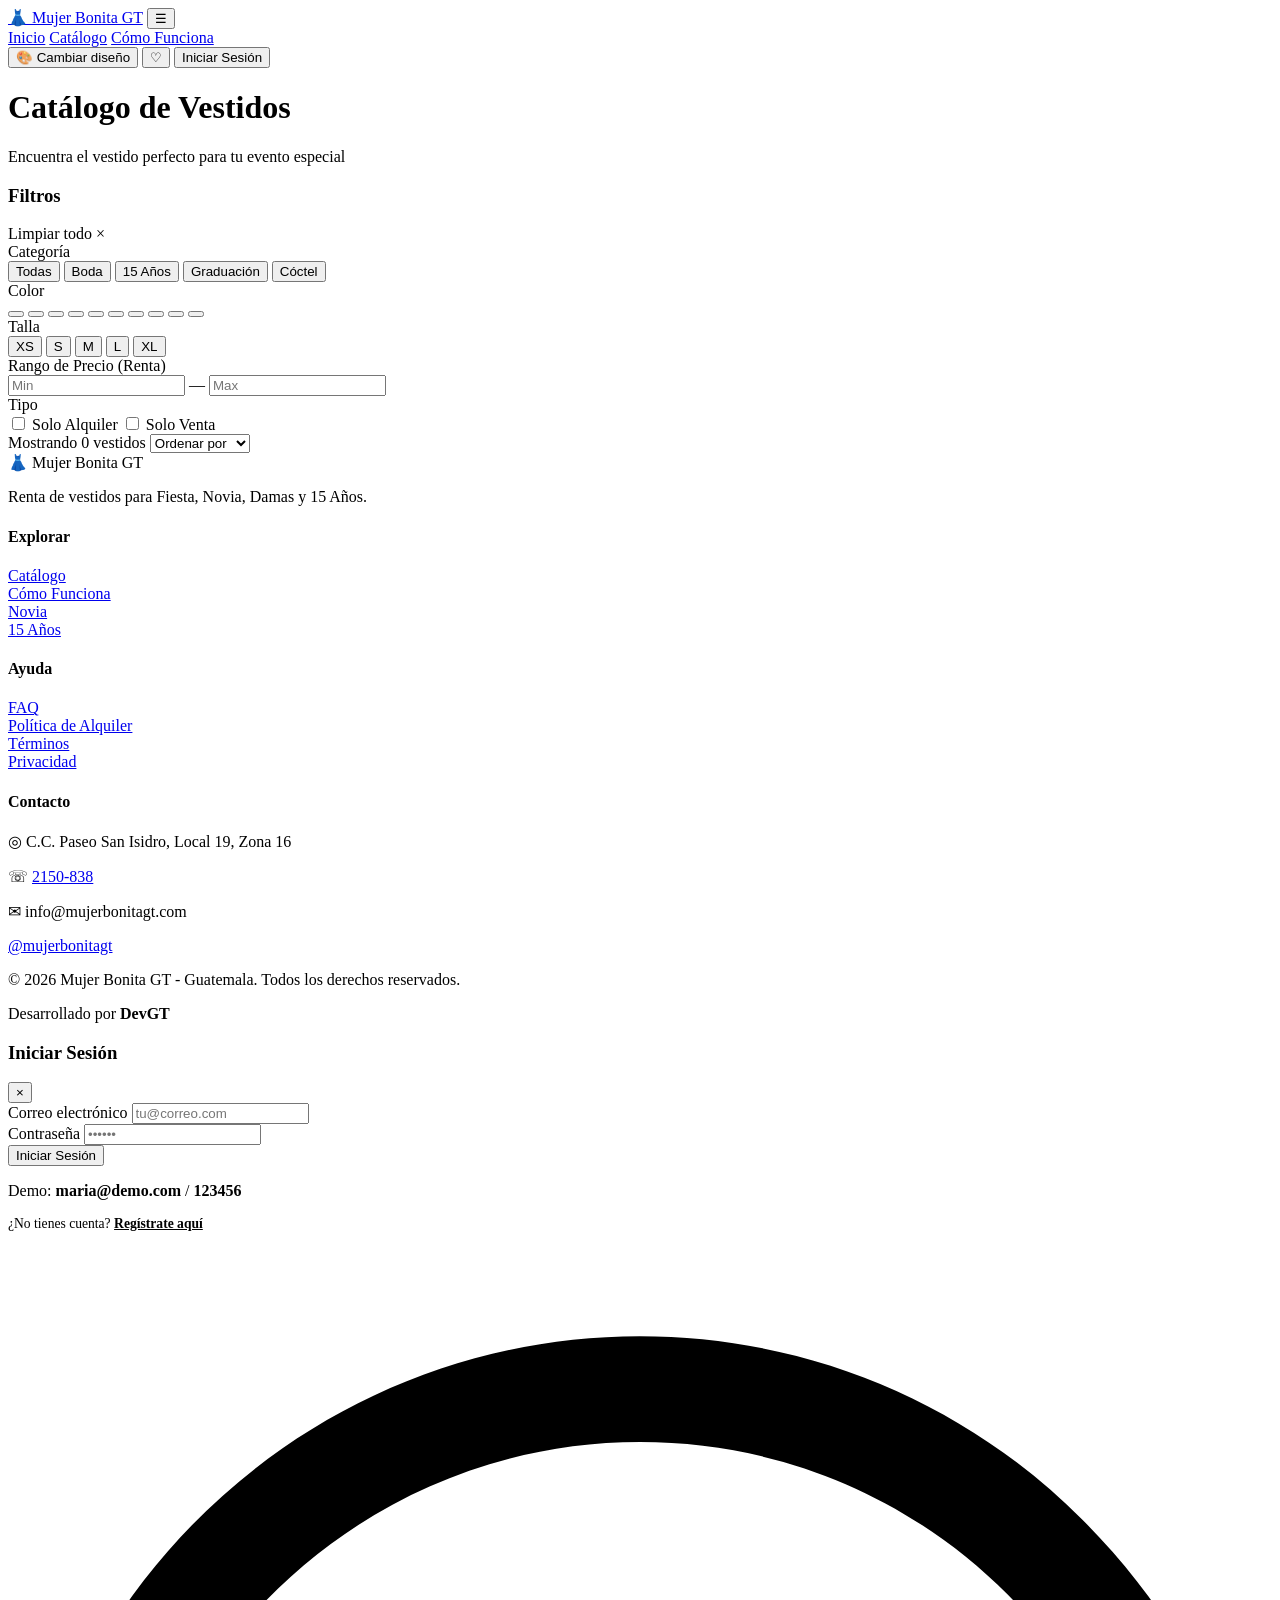
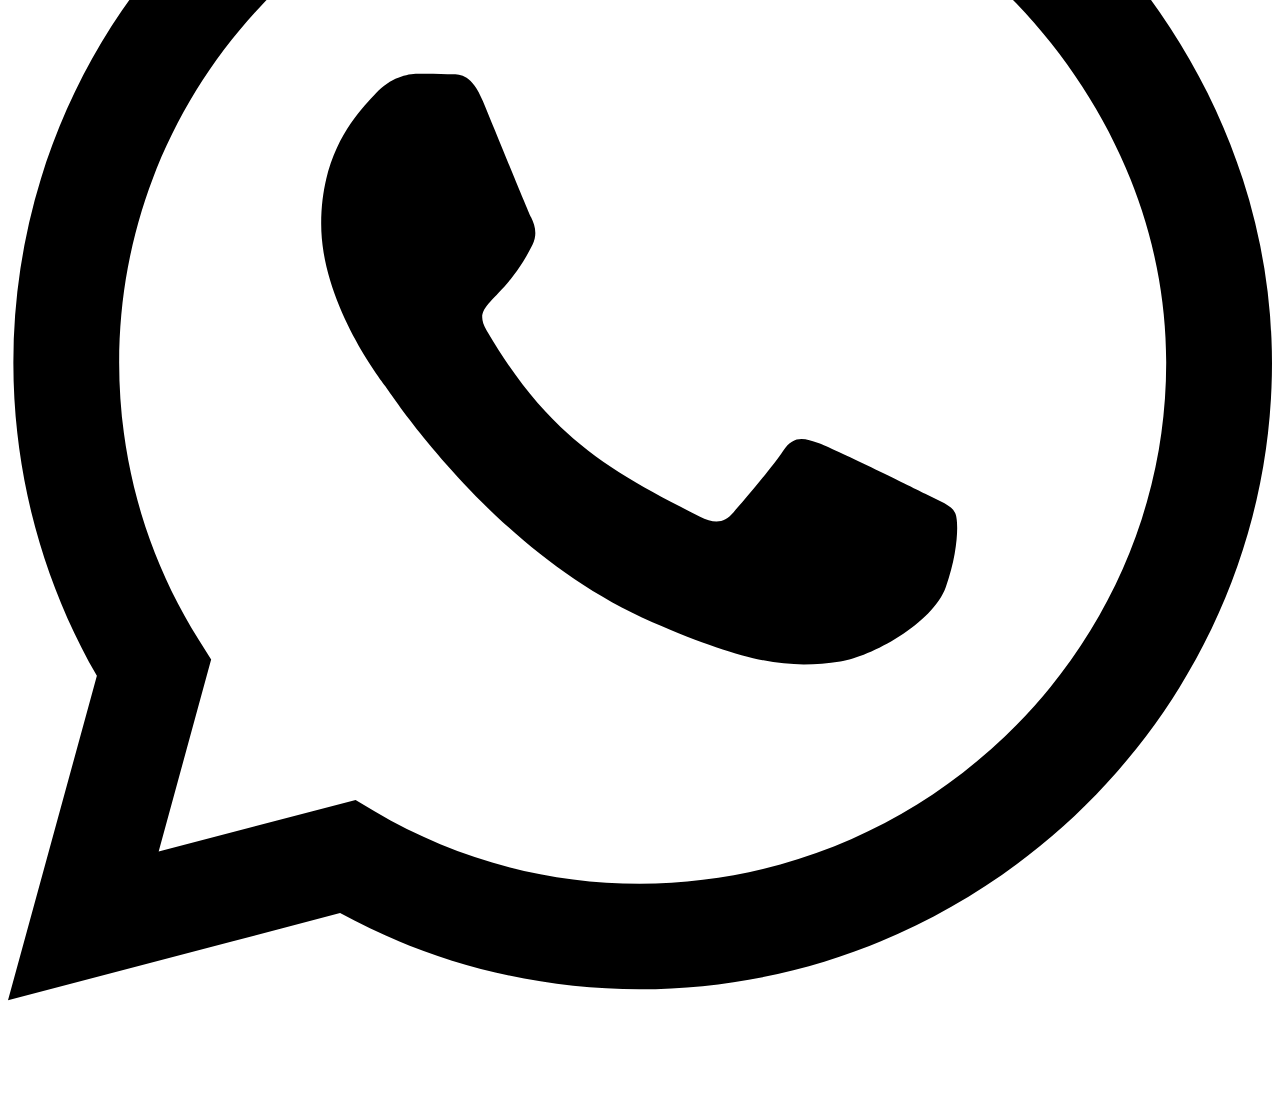
==== catalogo.html @ 0f520119 "feta: implementaciones de demov3" ====
<!DOCTYPE html>
<html lang="es">
<head>
  <meta charset="UTF-8">
  <meta name="viewport" content="width=device-width, initial-scale=1.0">
  <title>Catálogo - Mujer Bonita GT</title>
  <link rel="stylesheet" href="public/css/main.css">
  <link rel="stylesheet" href="public/css/cliente.css">
  <link rel="icon" href="data:image/svg+xml,<svg xmlns=%22http://www.w3.org/2000/svg%22 viewBox=%220 0 100 100%22><text y=%22.9em%22 font-size=%2290%22>👗</text></svg>">
  <script src="public/js/theme.js"></script>
</head>
<body class="theme-vino">
  <nav class="navbar" id="navbar">
    <div class="navbar-inner">
      <a href="index.html" class="navbar-logo"><span>👗 Mujer Bonita GT</span></a>
      <button class="menu-toggle" id="menuToggle" aria-label="Menú">☰</button>
      <div class="navbar-links" id="navbarLinks">
        <a href="index.html">Inicio</a>
        <a href="catalogo.html" class="active">Catálogo</a>
        <a href="index.html#como-funciona">Cómo Funciona</a>
      </div>
      <div class="navbar-actions">
        <button class="theme-toggle" id="themeToggle" onclick="toggleTheme()" title="Cambiar diseño">
          <span id="themeIcon">🎨</span>
          <span class="tooltip">Cambiar diseño</span>
        </button>
        <button class="btn-icon" onclick="handleFavClick()" title="Favoritos">♡</button>
        <button class="btn btn-primary btn-sm" id="loginBtn" onclick="toggleUserMenu()">Iniciar Sesión</button>
      </div>
    </div>
  </nav>

  <main class="main-content">
    <div class="page-hero">
      <h1>Catálogo de Vestidos</h1>
      <p>Encuentra el vestido perfecto para tu evento especial</p>
    </div>

    <div class="container">
      <div class="catalog-layout">
        <aside class="filters-sidebar" id="filtersSidebar">
          <div class="filters-header">
            <h3>Filtros</h3>
            <span class="clear-filters" onclick="limpiarFiltros()">Limpiar todo ×</span>
          </div>

          <div class="filter-group">
            <label>Categoría</label>
            <div class="filter-categories" id="filterCategorias">
              <button class="filter-category-btn" data-categoria="" onclick="filtrarPorCategoria(this)">Todas</button>
              <button class="filter-category-btn" data-categoria="Boda" onclick="filtrarPorCategoria(this)">Boda</button>
              <button class="filter-category-btn" data-categoria="15 Años" onclick="filtrarPorCategoria(this)">15 Años</button>
              <button class="filter-category-btn" data-categoria="Graduación" onclick="filtrarPorCategoria(this)">Graduación</button>
              <button class="filter-category-btn" data-categoria="Cóctel" onclick="filtrarPorCategoria(this)">Cóctel</button>
            </div>
          </div>

          <div class="filter-group">
            <label>Color</label>
            <div class="color-swatches" id="filterColores">
              <button class="color-swatch" data-color="Blanco" onclick="filtrarPorColor(this)"></button>
              <button class="color-swatch" data-color="Marfil" onclick="filtrarPorColor(this)"></button>
              <button class="color-swatch" data-color="Rosado" onclick="filtrarPorColor(this)"></button>
              <button class="color-swatch" data-color="Azul" onclick="filtrarPorColor(this)"></button>
              <button class="color-swatch" data-color="Rojo" onclick="filtrarPorColor(this)"></button>
              <button class="color-swatch" data-color="Dorado" onclick="filtrarPorColor(this)"></button>
              <button class="color-swatch" data-color="Plateado" onclick="filtrarPorColor(this)"></button>
              <button class="color-swatch" data-color="Lavanda" onclick="filtrarPorColor(this)"></button>
              <button class="color-swatch" data-color="Verde" onclick="filtrarPorColor(this)"></button>
              <button class="color-swatch" data-color="Negro" onclick="filtrarPorColor(this)"></button>
            </div>
          </div>

          <div class="filter-group">
            <label>Talla</label>
            <div class="size-chips" id="filterTallas">
              <button class="size-chip" data-talla="XS" onclick="filtrarPorTalla(this)">XS</button>
              <button class="size-chip" data-talla="S" onclick="filtrarPorTalla(this)">S</button>
              <button class="size-chip" data-talla="M" onclick="filtrarPorTalla(this)">M</button>
              <button class="size-chip" data-talla="L" onclick="filtrarPorTalla(this)">L</button>
              <button class="size-chip" data-talla="XL" onclick="filtrarPorTalla(this)">XL</button>
            </div>
          </div>

          <div class="filter-group">
            <label>Rango de Precio (Renta)</label>
            <div class="price-range-inputs">
              <input type="number" id="precioMin" placeholder="Min" min="0" onchange="filtrarPorPrecio()">
              <span>—</span>
              <input type="number" id="precioMax" placeholder="Max" min="0" onchange="filtrarPorPrecio()">
            </div>
          </div>

          <div class="filter-group">
            <label>Tipo</label>
            <div class="filter-checkboxes">
              <label class="filter-checkbox">
                <input type="checkbox" id="soloRenta" onchange="aplicarFiltros()">
                Solo Alquiler
              </label>
              <label class="filter-checkbox">
                <input type="checkbox" id="soloVenta" onchange="aplicarFiltros()">
                Solo Venta
              </label>
            </div>
          </div>
        </aside>

        <div>
          <div class="catalog-header">
            <span class="result-count" id="resultCount">Mostrando 0 vestidos</span>
            <select class="sort-select" id="sortSelect" onchange="aplicarFiltros()">
              <option value="default">Ordenar por</option>
              <option value="precio-asc">Menor precio</option>
              <option value="precio-desc">Mayor precio</option>
              <option value="nombre">Nombre A-Z</option>
            </select>
          </div>
          <div class="grid grid-3" id="catalogGrid"></div>
        </div>
      </div>
    </div>
  </main>

  <footer class="footer">
    <div class="footer-inner">
      <div>
        <div class="footer-logo">👗 Mujer Bonita GT</div>
        <p>Renta de vestidos para Fiesta, Novia, Damas y 15 Años.</p>
      </div>
      <div>
        <h4>Explorar</h4>
        <a href="catalogo.html">Catálogo</a><br>
        <a href="index.html#como-funciona">Cómo Funciona</a><br>
        <a href="catalogo.html?categoria=Boda">Novia</a><br>
        <a href="catalogo.html?categoria=15 Años">15 Años</a>
      </div>
      <div><h4>Ayuda</h4><a href="faq.html">FAQ</a><br><a href="politicas.html">Política de Alquiler</a><br><a href="terminos.html">Términos</a><br><a href="privacidad.html">Privacidad</a></div>
      <div>
        <h4>Contacto</h4>
        <p>◎ C.C. Paseo San Isidro, Local 19, Zona 16</p>
        <p>☏ <a href="tel:2150838">2150-838</a></p>
        <p>✉ info@mujerbonitagt.com</p>
        <p><a href="https://www.instagram.com/mujerbonitagt/" target="_blank" rel="noopener">@mujerbonitagt</a></p>
      </div>
    </div>
    <div class="footer-bottom"><p>© 2026 Mujer Bonita GT - Guatemala. Todos los derechos reservados.</p>
      <p class="devgt-credit">Desarrollado por <strong>DevGT</strong></p></div>
  </footer>

  <div class="modal-overlay" id="loginModal">
    <div class="modal">
      <div class="modal-header">
        <h3>Iniciar Sesión</h3>
        <button class="modal-close" onclick="closeLoginModal()">×</button>
      </div>
      <div class="modal-body">
        <form class="login-form" id="loginForm" onsubmit="handleLogin(event)">
          <div class="form-group">
            <label for="loginEmail">Correo electrónico</label>
            <input type="email" id="loginEmail" placeholder="tu@correo.com" required>
          </div>
          <div class="form-group">
            <label for="loginPassword">Contraseña</label>
            <input type="password" id="loginPassword" placeholder="••••••" required>
          </div>
          <div class="form-group" style="margin:0;">
            <button type="submit" class="btn btn-primary btn-block">Iniciar Sesión</button>
          </div>
          <div class="form-footer">
            <p>Demo: <strong>maria@demo.com</strong> / <strong>123456</strong></p>
            <p style="margin-top: 8px; font-size: 0.85rem;">¿No tienes cuenta? <a href="#" onclick="showToast('El registro estará disponible próximamente', 'info'); return false;" style="color: var(--primary); font-weight: 600;">Regístrate aquí</a></p>
          </div>
        </form>
      </div>
    </div>
  </div>

  <div class="toast-container" id="toastContainer"></div>

  <a href="https://wa.me/5022150838?text=Hola%20Mujer%20Bonita%20GT%2C%20quiero%20informaci%C3%B3n%20sobre%20sus%20vestidos" target="_blank" rel="noopener" class="whatsapp-float" title="Escríbenos por WhatsApp">
    <span class="whatsapp-icon">
      <svg viewBox="0 0 448 512" xmlns="http://www.w3.org/2000/svg">
        <path d="M380.9 97.1C339 55.1 283.2 32 223.9 32c-122.4 0-222 99.6-222 222 0 39.1 10.2 77.3 29.6 111L0 480l117.7-30.9c32.4 17.7 68.9 27 106.1 27h.1c122.3 0 224.1-99.6 224.1-222 0-59.3-25.2-115-67.1-157zm-157 341.6c-33.2 0-65.7-8.9-94-25.7l-6.7-4-69.8 18.3L72 359.2l-4.4-7c-18.5-29.4-28.2-63.3-28.2-98.2 0-101.7 82.8-184.5 184.6-184.5 49.3 0 95.6 19.2 130.4 54.1 34.8 34.9 56.2 81.2 56.1 130.5 0 101.8-84.9 184.6-186.6 184.6zm101.2-138.2c-5.5-2.8-32.8-16.2-37.9-18-5.1-1.9-8.8-2.8-12.5 2.8-3.7 5.6-14.3 18-17.6 21.8-3.2 3.7-6.5 4.2-12 1.4-32.6-16.3-54-29.1-75.5-66-5.7-9.8 5.7-9.1 16.3-30.3 1.8-3.7.9-6.9-.5-9.7-1.4-2.8-12.5-30.1-17.1-41.2-4.5-10.8-9.1-9.3-12.5-9.5-3.2-.2-6.9-.2-10.6-.2-3.7 0-9.7 1.4-14.8 6.9-5.1 5.6-19.4 19-19.4 46.3 0 27.3 19.9 53.7 22.6 57.4 2.8 3.7 39.1 59.7 94.8 83.8 35.2 15.2 49 16.5 66.6 13.9 10.7-1.6 32.8-13.4 37.4-26.4 4.6-13 4.6-24.1 3.2-26.4-1.3-2.5-5-3.9-10.5-6.6z"/>
      </svg>
    </span>
  </a>

  <script src="public/js/data.js"></script>
  <script src="public/js/image-config.js"></script>
  <script src="public/js/catalogo.js"></script>
  <script src="public/js/carrito.js"></script>
  <script src="public/js/reservas.js"></script>
  
  <script>
    document.getElementById('menuToggle')?.addEventListener('click', () => {
      document.getElementById('navbarLinks').classList.toggle('open');
    });
  </script>
</body>
</html>
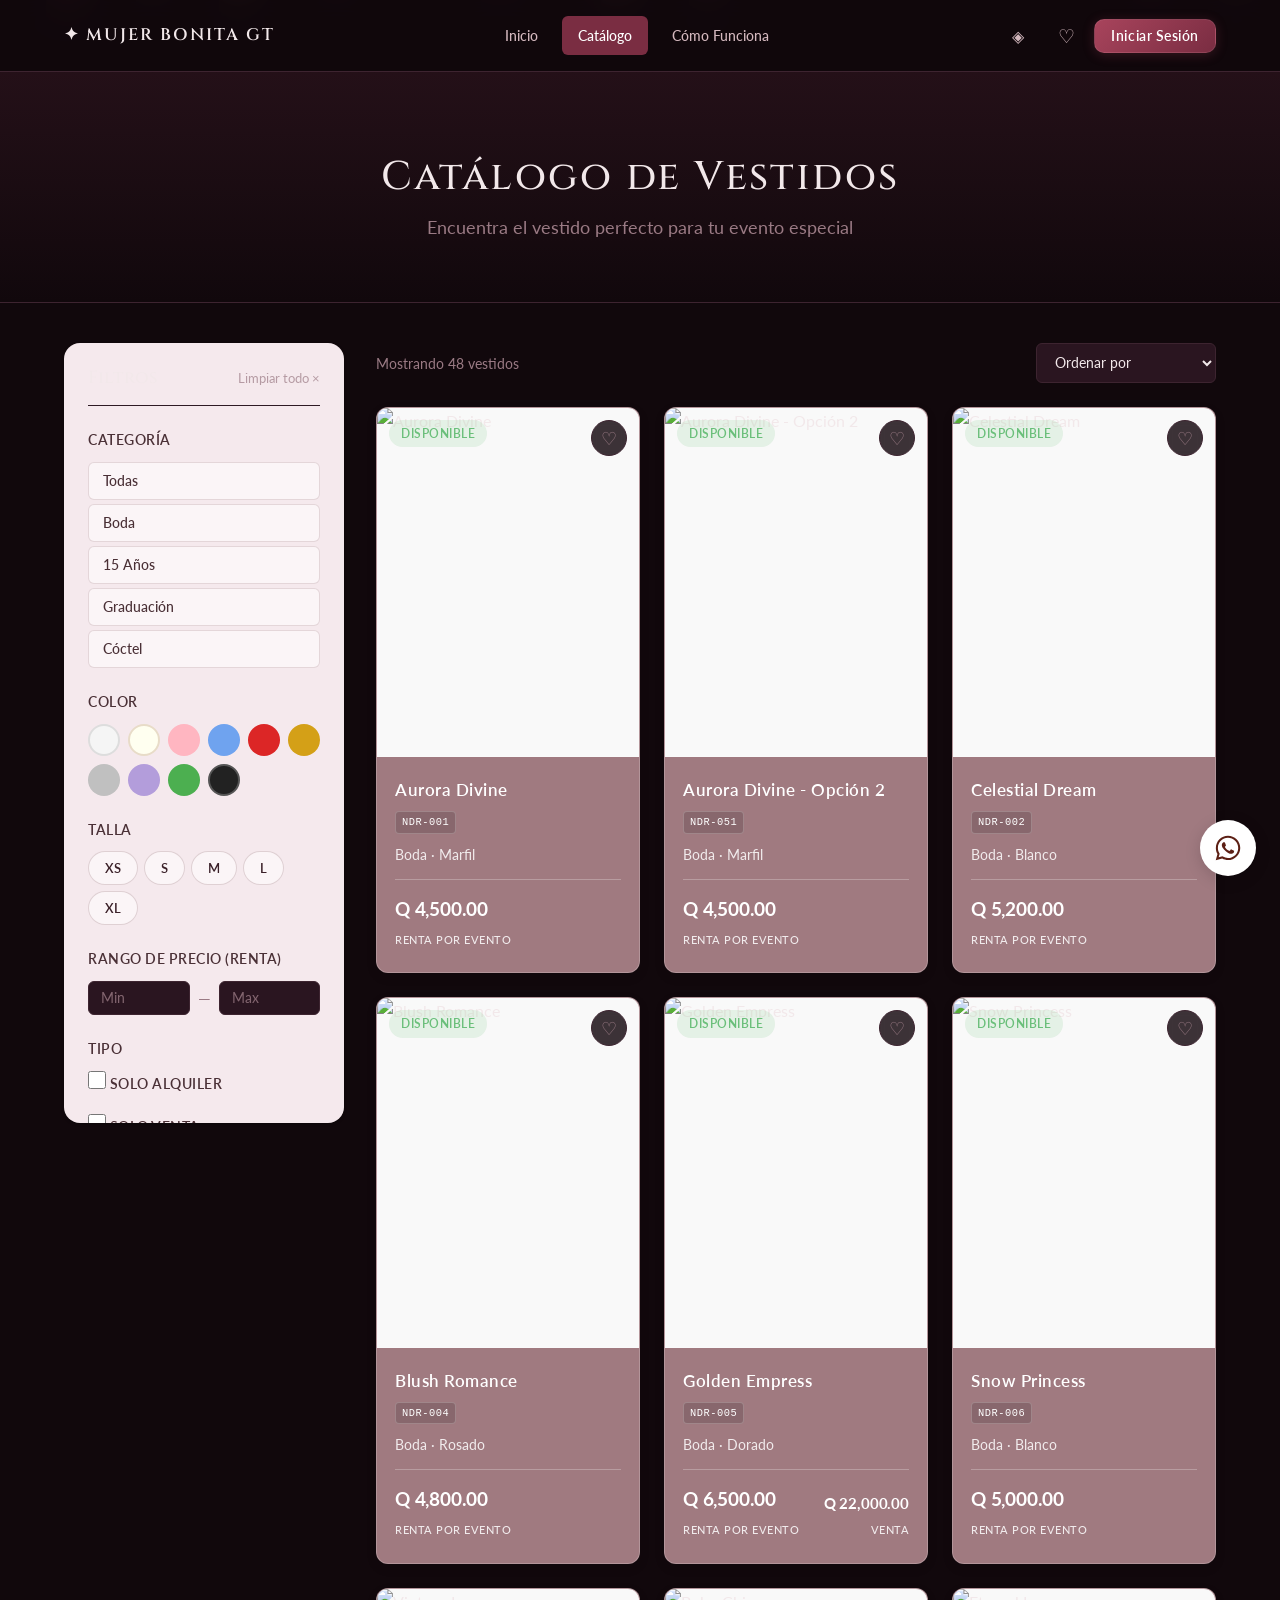
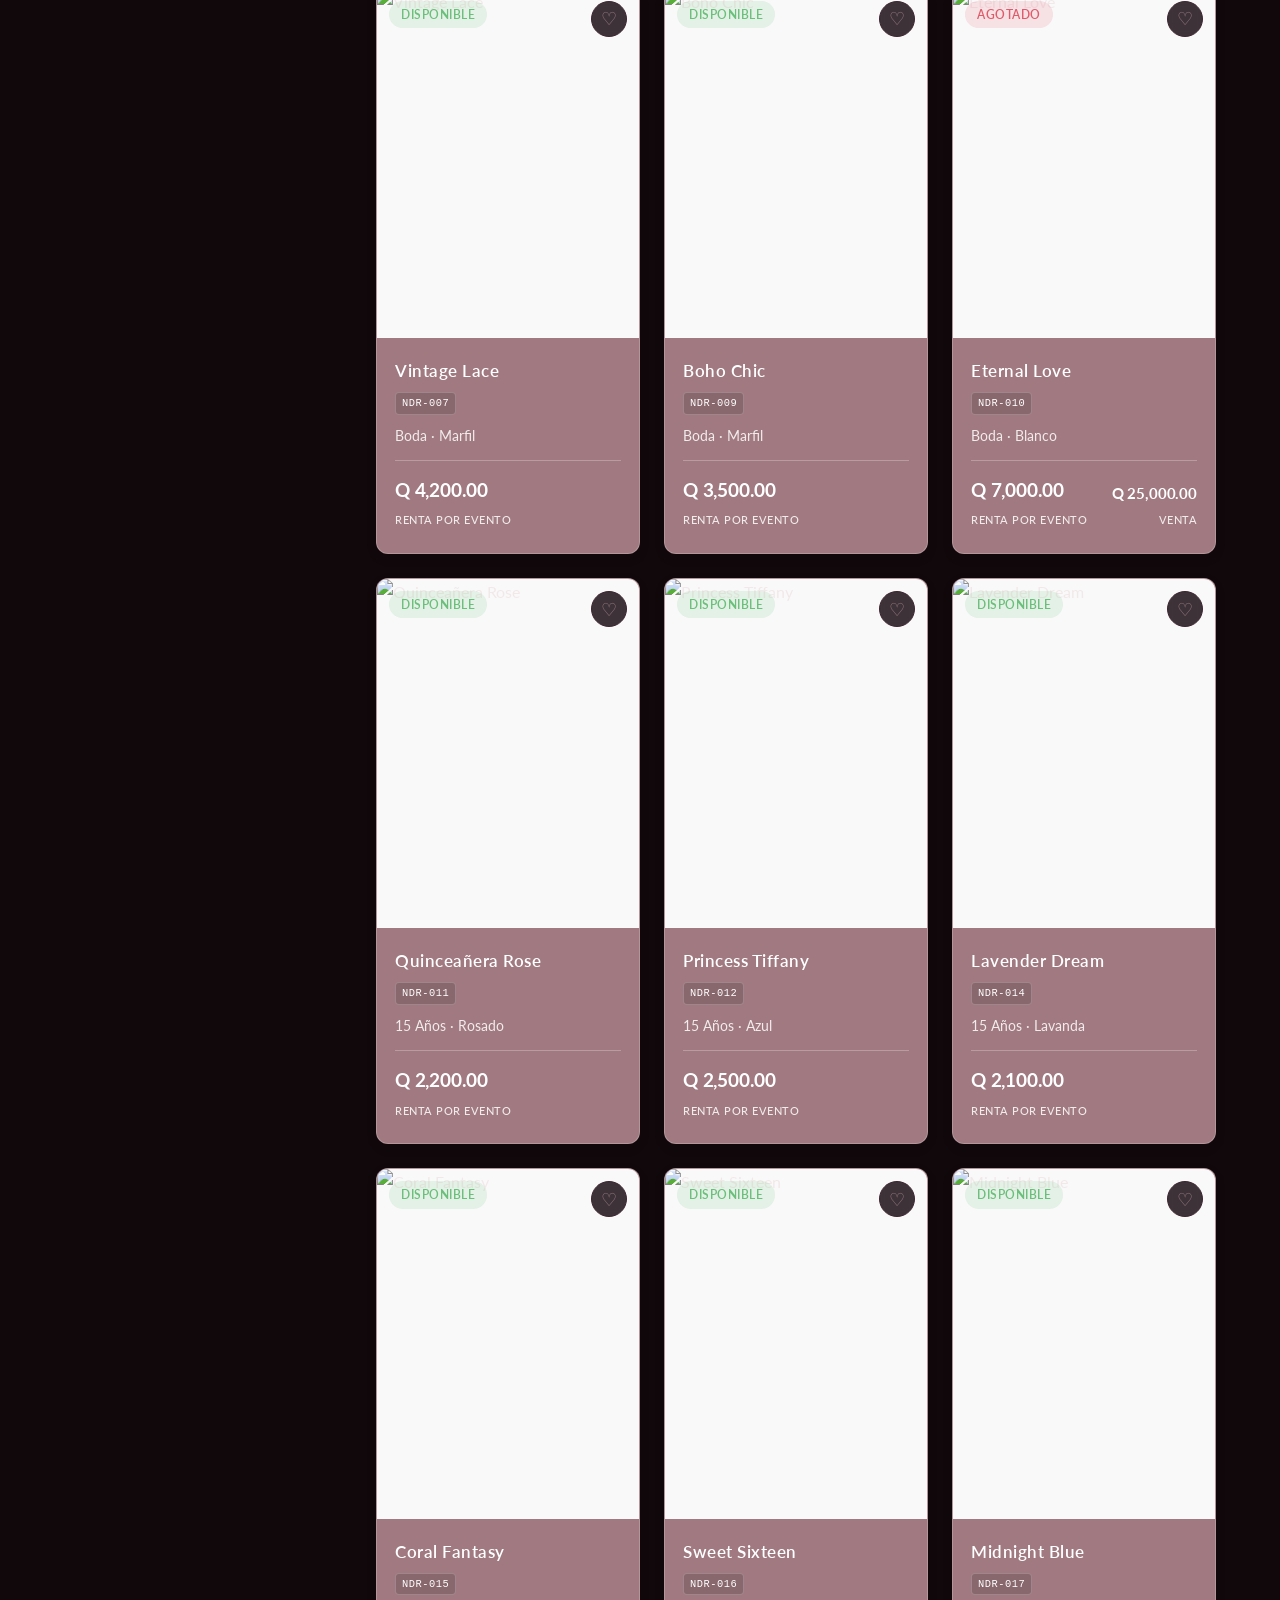
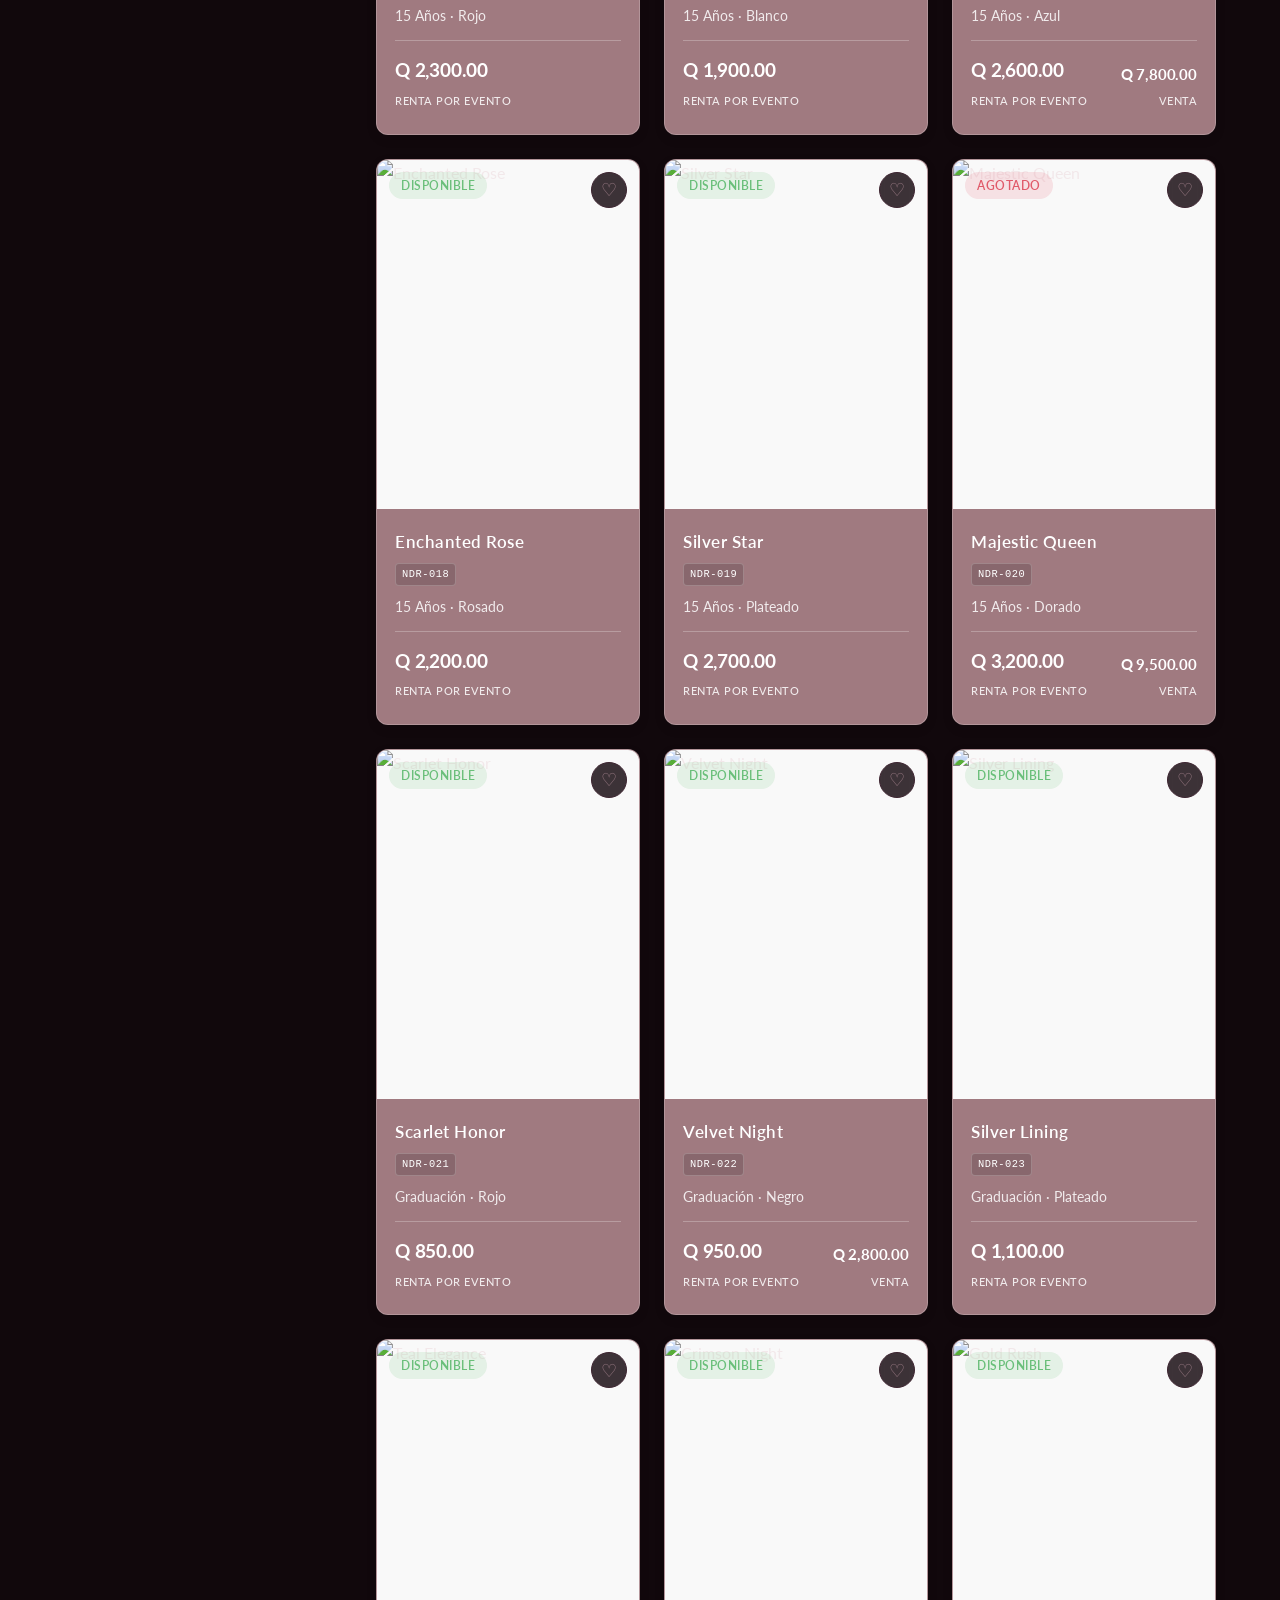
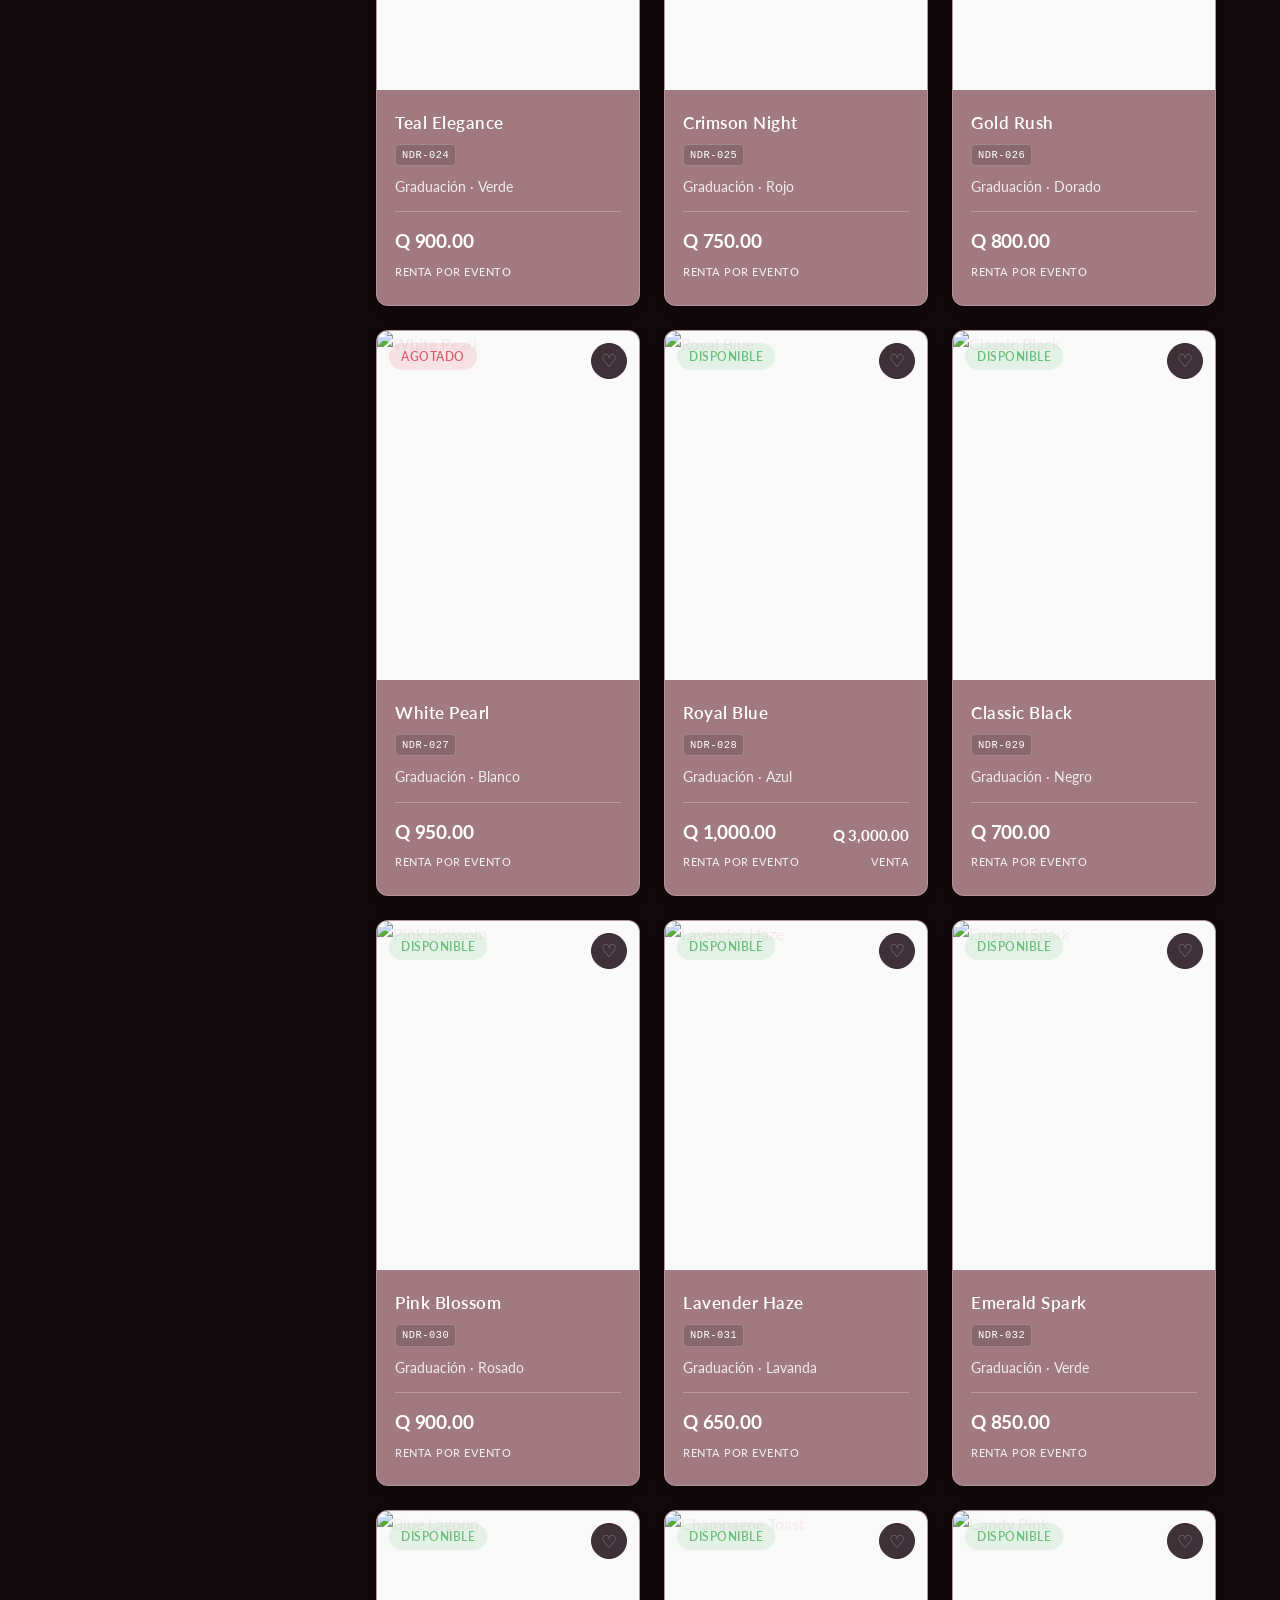
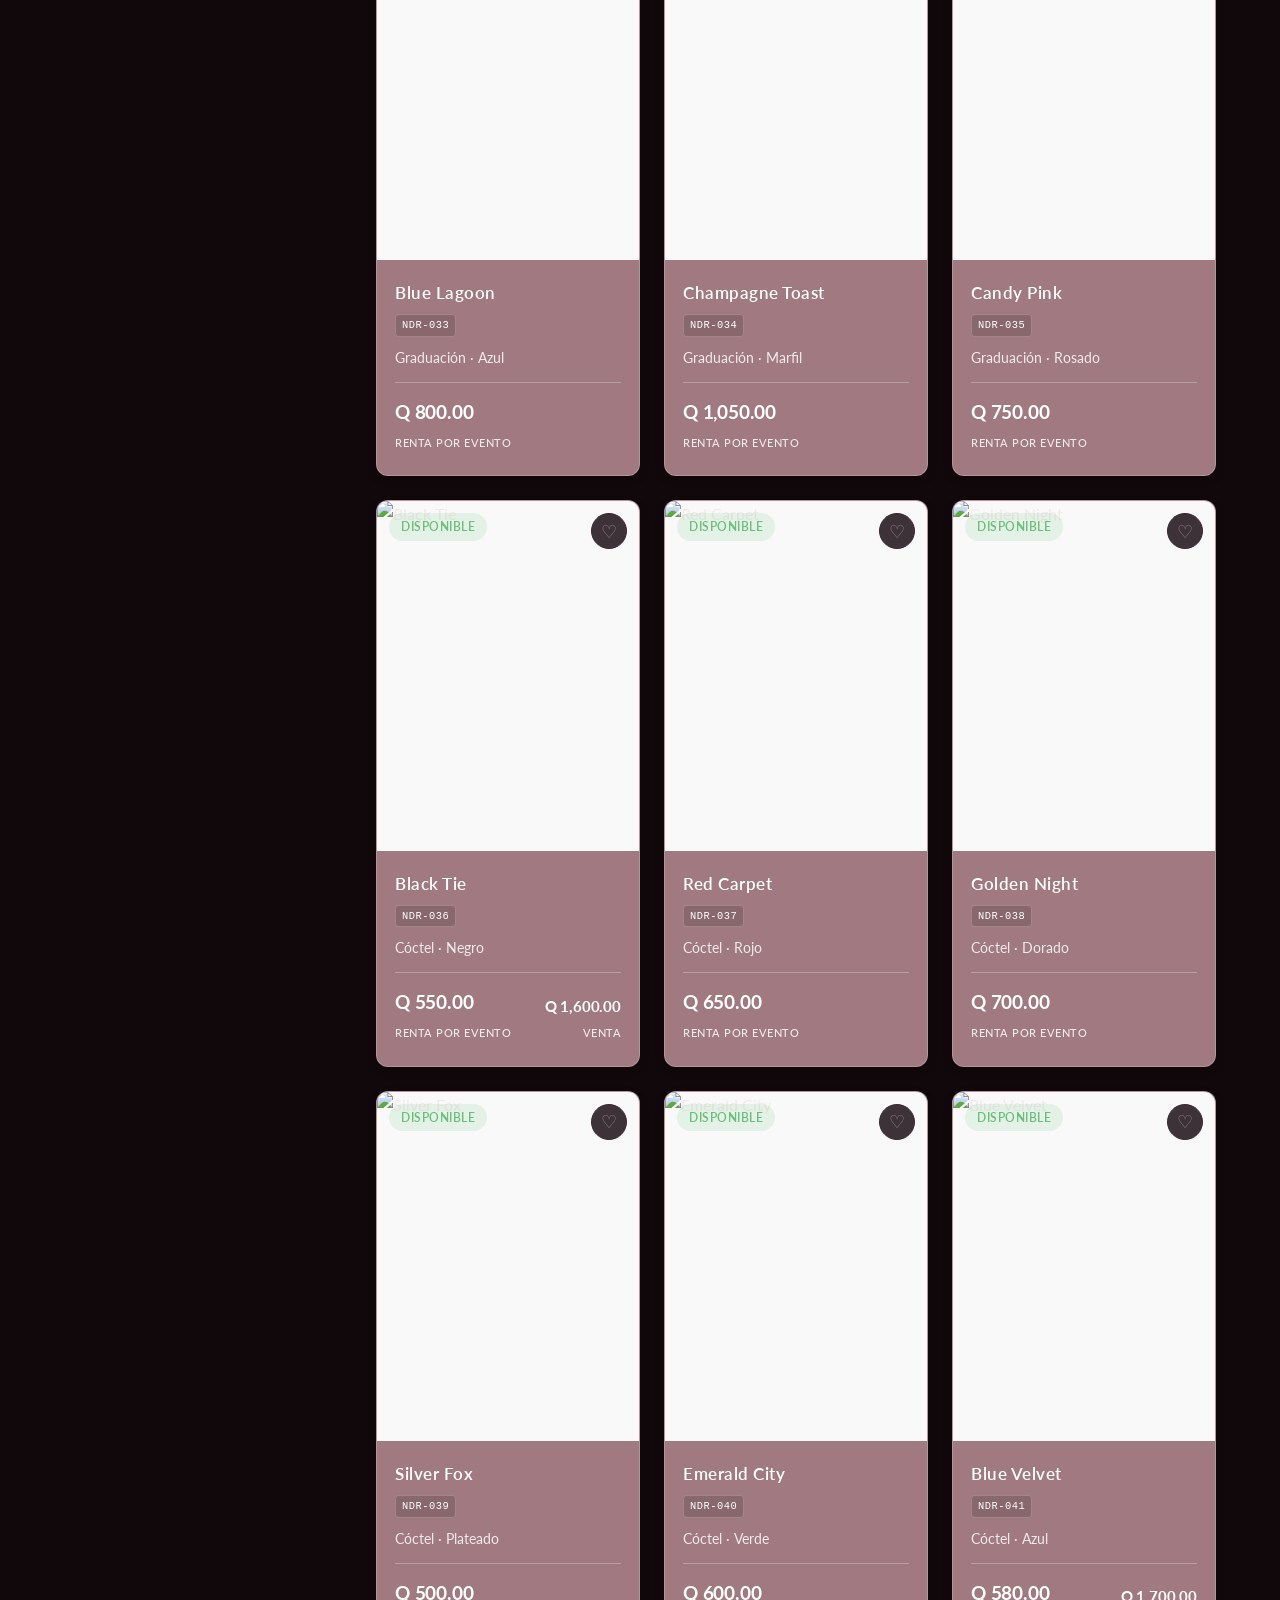
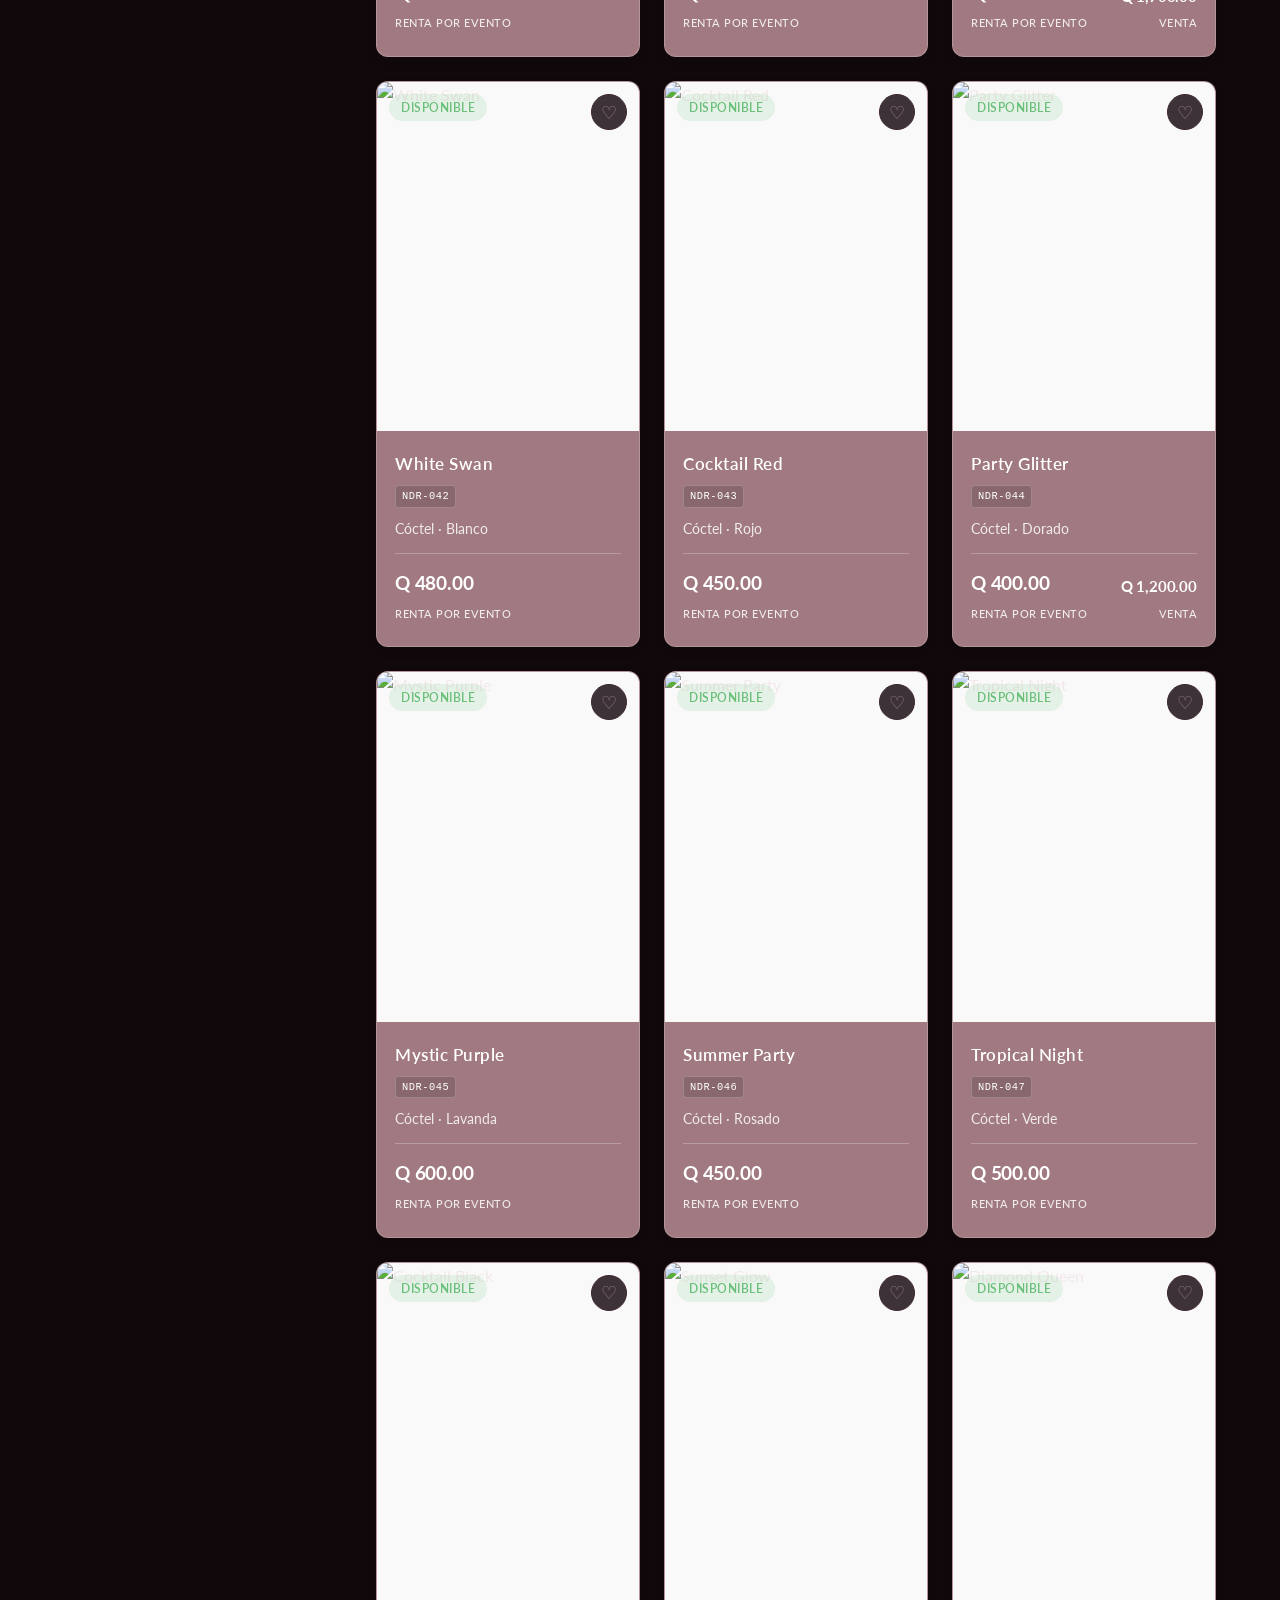
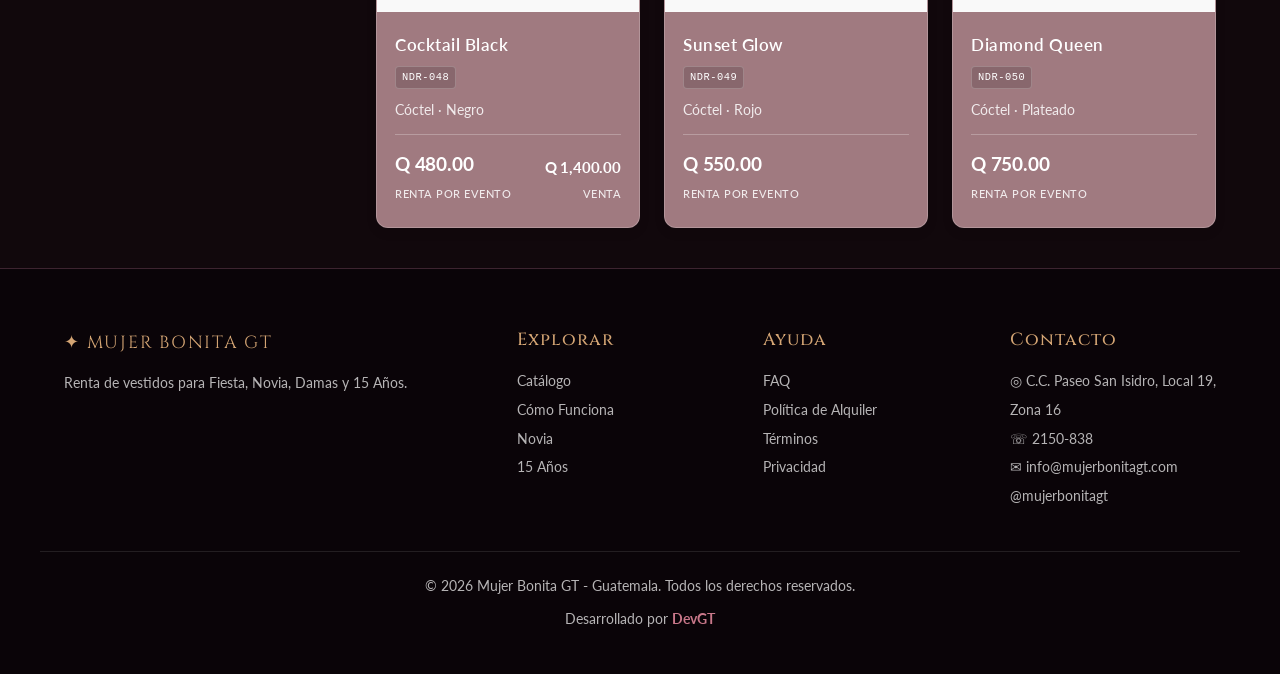
==== commit b35f4907: "fix: errores de animacion y diseño" ====
--- a/catalogo.html
+++ b/catalogo.html
@@ -6,13 +6,13 @@
   <title>Catálogo - Mujer Bonita GT</title>
   <link rel="stylesheet" href="public/css/main.css">
   <link rel="stylesheet" href="public/css/cliente.css">
-  <link rel="icon" href="data:image/svg+xml,<svg xmlns=%22http://www.w3.org/2000/svg%22 viewBox=%220 0 100 100%22><text y=%22.9em%22 font-size=%2290%22>👗</text></svg>">
+  <link rel="icon" href="data:image/svg+xml,<svg xmlns=%22http://www.w3.org/2000/svg%22 viewBox=%220 0 100 100%22><text y=%22.9em%22 font-size=%2290%22>✦</text></svg>">
   <script src="public/js/theme.js"></script>
 </head>
 <body class="theme-vino">
   <nav class="navbar" id="navbar">
     <div class="navbar-inner">
-      <a href="index.html" class="navbar-logo"><span>👗 Mujer Bonita GT</span></a>
+      <a href="index.html" class="navbar-logo"><span>✦ Mujer Bonita GT</span></a>
       <button class="menu-toggle" id="menuToggle" aria-label="Menú">☰</button>
       <div class="navbar-links" id="navbarLinks">
         <a href="index.html">Inicio</a>
@@ -21,7 +21,7 @@
       </div>
       <div class="navbar-actions">
         <button class="theme-toggle" id="themeToggle" onclick="toggleTheme()" title="Cambiar diseño">
-          <span id="themeIcon">🎨</span>
+          <span id="themeIcon">◈</span>
           <span class="tooltip">Cambiar diseño</span>
         </button>
         <button class="btn-icon" onclick="handleFavClick()" title="Favoritos">♡</button>
@@ -125,7 +125,7 @@
   <footer class="footer">
     <div class="footer-inner">
       <div>
-        <div class="footer-logo">👗 Mujer Bonita GT</div>
+        <div class="footer-logo">✦ Mujer Bonita GT</div>
         <p>Renta de vestidos para Fiesta, Novia, Damas y 15 Años.</p>
       </div>
       <div>
--- a/public/css/main.css
+++ b/public/css/main.css
@@ -0,0 +1,1218 @@
+/* ============================================================
+   Mujer Bonita GT - Estilos Globales con Theme Toggle
+   Temas: Vino tinto · Aqua marino
+   ============================================================ */
+
+@import url('https://fonts.googleapis.com/css2?family=Cinzel:wght@400;500;600;700&family=Cormorant+Garamond:ital,wght@0,400;0,500;0,600;1,400;1,500;1,600&family=Lato:wght@300;400;500;700&display=swap');
+@import url('https://fonts.googleapis.com/css2?family=Playfair+Display:ital,wght@0,400;0,500;0,600;0,700;1,400;1,500&family=Inter:wght@300;400;500;600;700&display=swap');
+
+/* ─── TEMA VINO (default) ─── */
+.theme-vino {
+  --primary: #a8445c;
+  --primary-dark: #7a2d42;
+  --primary-hover: #c45a74;
+  --primary-light: #1a0c12;
+  --accent: #c9788a;
+  --accent-soft: #d4a574;
+  --accent-glow: rgba(168, 68, 92, 0.25);
+
+  --bg-cream: #11080c;
+  --bg-white: #1c1016;
+  --bg-light: #241018;
+  --bg-card: #2a1520;
+  --bg-gray: #1a0e14;
+  --bg-dark: #0a0408;
+
+  --text-primary: #f2e8ea;
+  --text-secondary: #d4b8be;
+  --text-muted: #9a7a84;
+  --text-light: #ffffff;
+  --text-link: #e8a8b8;
+
+  --border: #3d2430;
+  --border-light: #2e1a24;
+
+  --success: #6abf7a;
+  --warning: #e8a84a;
+  --danger: #e05a6a;
+  --info: #a8445c;
+
+  --navbar-bg: rgba(17, 8, 12, 0.92);
+  --navbar-border: var(--border);
+
+  --catalog-card-bg: #a07a80;
+  --catalog-card-border: rgba(255, 255, 255, 0.2);
+  --catalog-card-shadow: rgba(160, 122, 128, 0.45);
+  --catalog-card-text: #ffffff;
+  --catalog-card-text-muted: rgba(255, 255, 255, 0.85);
+  --catalog-card-sku-bg: rgba(0, 0, 0, 0.15);
+  --catalog-card-price-border: rgba(255, 255, 255, 0.25);
+
+  --filter-sidebar-bg: #F5E9ED;
+  --filter-sidebar-text: #4a3036;
+  --filter-btn-bg: rgba(255,255,255,0.55);
+  --filter-btn-border: rgba(160,122,128,0.25);
+  --filter-btn-active-bg: #A07A80;
+  --filter-chip-color: #3a2028;
+  --filter-chip-border: rgba(160,122,128,0.3);
+
+  --admin-edit-btn-bg: rgba(92, 31, 20, 0.9);
+  --fav-btn-bg: rgba(28, 16, 22, 0.85);
+  --secondary-hover-bg: rgba(212, 165, 116, 0.1);
+  --secondary-hover-border: var(--accent-soft);
+  --shadow-wine-color: rgba(168, 68, 92, 0.2);
+
+  --font-display: 'Cinzel', 'Times New Roman', serif;
+  --font-serif: 'Cormorant Garamond', 'Georgia', serif;
+  --font-sans: 'Lato', 'Segoe UI', -apple-system, BlinkMacSystemFont, sans-serif;
+}
+
+/* ─── TEMA AQUA (alternativo) ─── */
+.theme-aqua {
+  --primary: #0891b2;
+  --primary-dark: #155e75;
+  --primary-hover: #22d3ee;
+  --primary-light: #0c1929;
+  --accent: #c8a44e;
+  --accent-soft: #d4b85c;
+  --accent-glow: rgba(8, 145, 178, 0.25);
+
+  --bg-cream: #0c1929;
+  --bg-white: #0f1f35;
+  --bg-light: #0f2337;
+  --bg-card: #132a42;
+  --bg-gray: #0d1e33;
+  --bg-dark: #060e1a;
+
+  --text-primary: #e0f2fe;
+  --text-secondary: #bae6fd;
+  --text-muted: #7dd3fc;
+  --text-light: #ffffff;
+  --text-link: #67e8f9;
+
+  --border: #1e3a5f;
+  --border-light: #172e4a;
+
+  --success: #34d399;
+  --warning: #fbbf24;
+  --danger: #f87171;
+  --info: #0891b2;
+
+  --navbar-bg: rgba(6, 14, 26, 0.92);
+  --navbar-border: var(--border);
+
+  --catalog-card-bg: var(--bg-white);
+  --catalog-card-border: rgba(255, 255, 255, 0.08);
+  --catalog-card-shadow: rgba(8, 145, 178, 0.25);
+  --catalog-card-text: var(--text-primary);
+  --catalog-card-text-muted: var(--text-secondary);
+  --catalog-card-sku-bg: var(--bg-light);
+  --catalog-card-price-border: var(--border);
+  --catalog-card-price: var(--primary);
+
+  --filter-sidebar-bg: #132a42;
+  --filter-sidebar-text: var(--text-primary);
+  --filter-btn-bg: rgba(255,255,255,0.08);
+  --filter-btn-border: rgba(30, 58, 95, 0.4);
+  --filter-btn-active-bg: var(--primary);
+  --filter-chip-color: var(--text-primary);
+  --filter-chip-border: rgba(30, 58, 95, 0.5);
+
+  --admin-edit-btn-bg: rgba(6, 14, 26, 0.9);
+  --fav-btn-bg: rgba(6, 14, 26, 0.85);
+  --secondary-hover-bg: rgba(200, 164, 78, 0.1);
+  --secondary-hover-border: var(--accent);
+  --shadow-wine-color: rgba(8, 145, 178, 0.2);
+
+  --font-display: 'Playfair Display', 'Times New Roman', serif;
+  --font-serif: 'Cormorant Garamond', 'Georgia', serif;
+  --font-sans: 'Inter', 'Segoe UI', -apple-system, BlinkMacSystemFont, sans-serif;
+}
+
+/* ─── Variables compartidas ─── */
+:root {
+  --shadow-sm: 0 1px 3px rgba(0, 0, 0, 0.35);
+  --shadow-md: 0 4px 16px rgba(0, 0, 0, 0.4);
+  --shadow-lg: 0 8px 32px rgba(0, 0, 0, 0.45);
+  --shadow-xl: 0 20px 60px rgba(0, 0, 0, 0.5);
+
+  --radius-sm: 6px;
+  --radius-md: 10px;
+  --radius-lg: 16px;
+  --radius-xl: 24px;
+
+  --transition: all 0.3s cubic-bezier(0.4, 0, 0.2, 1);
+  --transition-fast: all 0.15s ease;
+
+  --max-width: 1200px;
+  --header-height: 72px;
+}
+
+/* ─── Reset ─── */
+*, *::before, *::after {
+  box-sizing: border-box;
+  margin: 0;
+  padding: 0;
+}
+
+html {
+  scroll-behavior: smooth;
+  font-size: 16px;
+}
+
+body {
+  font-family: var(--font-sans);
+  color: var(--text-primary);
+  background-color: var(--bg-cream);
+  line-height: 1.6;
+  min-height: 100vh;
+  -webkit-font-smoothing: antialiased;
+  transition: background-color 0.4s ease, color 0.4s ease;
+}
+
+img {
+  max-width: 100%;
+  height: auto;
+  display: block;
+}
+
+a {
+  color: var(--text-link);
+  text-decoration: none;
+  transition: var(--transition-fast);
+}
+
+a:hover {
+  color: var(--accent);
+}
+
+button {
+  cursor: pointer;
+  font-family: inherit;
+  font-size: inherit;
+  border: none;
+  background: none;
+  transition: var(--transition);
+}
+
+input, select, textarea {
+  font-family: inherit;
+  font-size: inherit;
+  border: 1.5px solid var(--border);
+  border-radius: var(--radius-sm);
+  padding: 10px 14px;
+  background: var(--bg-card);
+  color: var(--text-primary);
+  transition: var(--transition-fast);
+  outline: none;
+  width: 100%;
+}
+
+input:focus, select:focus, textarea:focus {
+  border-color: var(--primary);
+  box-shadow: 0 0 0 3px var(--accent-glow);
+}
+
+input::placeholder,
+textarea::placeholder {
+  color: var(--text-muted);
+  opacity: 0.8;
+}
+
+::selection {
+  background: var(--primary-dark);
+  color: var(--text-light);
+}
+
+/* ─── Typography ─── */
+h1, h2, h3, h4, h5, h6 {
+  font-family: var(--font-display);
+  color: var(--text-primary);
+  line-height: 1.25;
+  letter-spacing: 0.06em;
+  font-weight: 500;
+}
+
+h1 { font-size: 2.5rem; }
+h2 { font-size: 2rem; }
+h3 { font-size: 1.5rem; font-family: var(--font-display); letter-spacing: 0.04em; }
+h4 { font-size: 1.25rem; }
+
+.text-serif-italic {
+  font-family: var(--font-serif);
+  font-style: italic;
+  font-weight: 400;
+  letter-spacing: 0.02em;
+}
+
+.text-sans {
+  font-family: var(--font-sans);
+  font-style: normal;
+  letter-spacing: 0;
+}
+
+.section-title p,
+.lead-serif {
+  font-family: var(--font-serif);
+  font-style: italic;
+  font-size: 1.15rem;
+  color: var(--text-secondary);
+}
+
+/* ─── Header / Navbar ─── */
+.navbar {
+  position: fixed;
+  top: 0;
+  left: 0;
+  right: 0;
+  z-index: 1000;
+  background: var(--navbar-bg);
+  backdrop-filter: blur(12px);
+  -webkit-backdrop-filter: blur(12px);
+  border-bottom: 1px solid var(--navbar-border);
+  height: var(--header-height);
+  transition: background-color 0.4s ease, border-color 0.4s ease;
+}
+
+.navbar.scrolled {
+  box-shadow: var(--shadow-md);
+}
+
+.navbar-inner {
+  max-width: var(--max-width);
+  margin: 0 auto;
+  padding: 0 24px;
+  height: 100%;
+  display: flex;
+  align-items: center;
+  justify-content: space-between;
+}
+
+.navbar-logo {
+  display: flex;
+  align-items: center;
+  gap: 10px;
+  font-family: var(--font-display);
+  font-size: 1.05rem;
+  color: var(--text-primary);
+  font-weight: 600;
+  letter-spacing: 0.12em;
+  text-transform: uppercase;
+}
+
+.navbar-logo img {
+  height: 36px;
+  width: auto;
+}
+
+.navbar-logo span {
+  color: var(--text-primary);
+}
+
+.navbar-links {
+  display: flex;
+  align-items: center;
+  gap: 8px;
+}
+
+.navbar-links a {
+  padding: 8px 16px;
+  border-radius: var(--radius-sm);
+  color: var(--text-secondary);
+  font-size: 0.9rem;
+  font-weight: 500;
+  transition: var(--transition);
+}
+
+.navbar-links a:hover,
+.navbar-links a.active {
+  color: var(--text-light);
+  background: var(--primary-dark);
+  border-bottom: none;
+}
+
+.navbar-actions {
+  display: flex;
+  align-items: center;
+  gap: 8px;
+}
+
+.navbar-actions .btn-icon {
+  width: 40px;
+  height: 40px;
+  display: flex;
+  align-items: center;
+  justify-content: center;
+  border-radius: 50%;
+  color: var(--text-secondary);
+  font-size: 1.2rem;
+  position: relative;
+  transition: var(--transition);
+}
+
+.navbar-actions .btn-icon:hover {
+  background: var(--bg-card);
+  color: var(--accent);
+}
+
+.navbar-actions .badge {
+  position: absolute;
+  top: 2px;
+  right: 2px;
+  background: var(--danger);
+  color: white;
+  font-size: 0.65rem;
+  font-weight: 700;
+  width: 18px;
+  height: 18px;
+  border-radius: 50%;
+  display: flex;
+  align-items: center;
+  justify-content: center;
+}
+
+/* Theme Toggle Button */
+.theme-toggle {
+  width: 40px;
+  height: 40px;
+  display: flex;
+  align-items: center;
+  justify-content: center;
+  border-radius: 50%;
+  color: var(--text-secondary);
+  font-size: 1rem;
+  transition: var(--transition);
+  position: relative;
+}
+
+.theme-toggle:hover {
+  background: var(--bg-card);
+  color: var(--accent);
+}
+
+.theme-toggle .tooltip {
+  position: absolute;
+  bottom: -30px;
+  left: 50%;
+  transform: translateX(-50%);
+  background: var(--bg-card);
+  color: var(--text-secondary);
+  font-size: 0.7rem;
+  padding: 4px 8px;
+  border-radius: 4px;
+  white-space: nowrap;
+  opacity: 0;
+  pointer-events: none;
+  transition: opacity 0.2s;
+}
+
+.theme-toggle:hover .tooltip {
+  opacity: 1;
+}
+
+/* Hamburger menu button (mobile) */
+.menu-toggle {
+  display: none;
+  width: 40px;
+  height: 40px;
+  align-items: center;
+  justify-content: center;
+  border-radius: var(--radius-sm);
+  color: var(--text-secondary);
+  font-size: 1.5rem;
+}
+
+/* ─── Buttons ─── */
+.btn {
+  display: inline-flex;
+  align-items: center;
+  justify-content: center;
+  gap: 8px;
+  padding: 12px 24px;
+  border-radius: var(--radius-md);
+  font-weight: 600;
+  font-size: 0.95rem;
+  transition: var(--transition);
+  white-space: nowrap;
+  position: relative;
+  overflow: hidden;
+}
+
+.btn::after {
+  content: '';
+  position: absolute;
+  inset: 0;
+  background: radial-gradient(circle at center, rgba(255,255,255,0.3) 0%, transparent 70%);
+  opacity: 0;
+  transition: opacity 0.3s ease;
+}
+
+.btn:active::after {
+  opacity: 1;
+}
+
+.btn-primary {
+  background: linear-gradient(135deg, var(--primary) 0%, var(--primary-dark) 100%);
+  color: white;
+  box-shadow: 0 2px 12px var(--accent-glow);
+  border: 1px solid rgba(255, 255, 255, 0.08);
+  font-family: var(--font-sans);
+  letter-spacing: 0.04em;
+}
+
+.btn-primary:hover {
+  background: linear-gradient(135deg, var(--primary-hover) 0%, var(--primary) 100%);
+  transform: translateY(-2px);
+  box-shadow: var(--shadow-wine);
+  color: white;
+}
+
+.btn-secondary {
+  background: transparent;
+  color: var(--text-primary);
+  border: 1.5px solid var(--accent-soft);
+}
+
+.btn-secondary:hover {
+  background: var(--secondary-hover-bg);
+  border-color: var(--secondary-hover-border);
+  color: var(--accent-soft);
+  transform: translateY(-2px);
+  box-shadow: 0 4px 16px rgba(0,0,0,0.15);
+}
+
+.btn-outline {
+  background: transparent;
+  color: var(--primary);
+  border: 1.5px solid var(--primary);
+  box-shadow: var(--shadow-wine);
+}
+
+.btn-outline:hover {
+  background: var(--primary);
+  color: white;
+  transform: translateY(-1px);
+}
+
+.btn-danger {
+  background: var(--danger);
+  color: white;
+}
+
+.btn-danger:hover {
+  background: #b71c1c;
+  color: white;
+  transform: translateY(-1px);
+}
+
+.btn-success {
+  background: #2e7d32;
+  color: white;
+}
+
+.btn-success:hover {
+  background: #1b5e20;
+  color: white;
+  transform: translateY(-1px);
+}
+
+.btn-sm {
+  padding: 8px 16px;
+  font-size: 0.85rem;
+}
+
+.btn-lg {
+  padding: 16px 32px;
+  font-size: 1.1rem;
+}
+
+.btn-block {
+  width: 100%;
+}
+
+/* ─── Scrollbar ─── */
+::-webkit-scrollbar {
+  width: 8px;
+  height: 8px;
+}
+
+::-webkit-scrollbar-track {
+  background: var(--bg-cream);
+}
+
+::-webkit-scrollbar-thumb {
+  background: var(--accent-soft);
+  border-radius: 4px;
+}
+
+::-webkit-scrollbar-thumb:hover {
+  background: var(--accent);
+}
+
+/* ─── Main Content ─── */
+.main-content {
+  padding-top: var(--header-height);
+  min-height: calc(100vh - var(--header-height));
+}
+
+.container {
+  max-width: var(--max-width);
+  margin: 0 auto;
+  padding: 0 24px;
+}
+
+.section {
+  padding: 80px 0;
+}
+
+.section-title {
+  text-align: center;
+  margin-bottom: 48px;
+}
+
+.section-title h2 {
+  margin-bottom: 12px;
+  color: var(--accent-soft);
+}
+
+.section-title p {
+  color: var(--text-muted);
+  max-width: 600px;
+  margin: 0 auto;
+}
+
+/* ─── Cards ─── */
+.card {
+  background: var(--bg-white);
+  border-radius: var(--radius-lg);
+  box-shadow: var(--shadow-sm);
+  overflow: hidden;
+  transition: var(--transition);
+  border: 1px solid var(--border);
+}
+
+.card:hover {
+  box-shadow: var(--shadow-md);
+  transform: translateY(-4px);
+}
+
+/* ─── Grid ─── */
+.grid {
+  display: grid;
+  gap: 24px;
+}
+
+.grid-2 { grid-template-columns: repeat(2, 1fr); }
+.grid-3 { grid-template-columns: repeat(3, 1fr); }
+.grid-4 { grid-template-columns: repeat(4, 1fr); }
+
+/* ─── Badge ─── */
+.badge {
+  display: inline-flex;
+  align-items: center;
+  gap: 4px;
+  padding: 4px 12px;
+  border-radius: 100px;
+  font-size: 0.75rem;
+  font-weight: 600;
+  text-transform: uppercase;
+  letter-spacing: 0.5px;
+}
+
+.badge-success { background: rgba(106, 191, 122, 0.15); color: var(--success); }
+.badge-warning { background: rgba(232, 168, 74, 0.15); color: var(--warning); }
+.badge-danger { background: rgba(224, 90, 106, 0.15); color: var(--danger); }
+.badge-info { background: rgba(var(--primary), 0.2); color: var(--accent); }
+.badge-default { background: var(--bg-card); color: var(--text-secondary); }
+
+/* ─── Spinner ─── */
+.spinner {
+  width: 24px;
+  height: 24px;
+  border: 3px solid var(--border);
+  border-top-color: var(--primary);
+  border-radius: 50%;
+  animation: spin 0.6s linear infinite;
+}
+
+@keyframes spin {
+  to { transform: rotate(360deg); }
+}
+
+/* ─── Image Loading ─── */
+.img-loading {
+  position: relative;
+  overflow: hidden;
+  background: var(--bg-card);
+}
+
+.img-loading::after {
+  content: '';
+  position: absolute;
+  top: 0;
+  left: -100%;
+  width: 200%;
+  height: 100%;
+  background: linear-gradient(90deg, transparent 0%, rgba(255,255,255,0.4) 50%, transparent 100%);
+  animation: shimmer 1.5s infinite;
+}
+
+@keyframes shimmer {
+  from { transform: translateX(-50%); }
+  to { transform: translateX(50%); }
+}
+
+img {
+  transition: opacity 0.4s ease;
+}
+
+/* ─── Toast ─── */
+.toast-container {
+  position: fixed;
+  top: calc(var(--header-height) + 16px);
+  right: 24px;
+  z-index: 9999;
+  display: flex;
+  flex-direction: column;
+  gap: 8px;
+}
+
+.toast {
+  display: flex;
+  align-items: center;
+  gap: 12px;
+  padding: 14px 20px;
+  background: var(--bg-white);
+  border-radius: var(--radius-md);
+  box-shadow: var(--shadow-lg);
+  border-left: 4px solid var(--accent);
+  min-width: 300px;
+  max-width: 420px;
+  animation: slideInRight 0.3s ease;
+  border: 1px solid var(--border);
+  color: var(--text-primary);
+}
+
+.toast-success { border-left-color: var(--success); }
+.toast-error { border-left-color: var(--danger); }
+.toast-warning { border-left-color: var(--warning); }
+.toast-info { border-left-color: var(--info); }
+
+.toast-icon {
+  font-size: 1.3rem;
+  flex-shrink: 0;
+}
+
+.toast-message {
+  flex: 1;
+  font-size: 0.9rem;
+  color: var(--text-secondary);
+}
+
+.toast-close {
+  flex-shrink: 0;
+  color: var(--text-muted);
+  font-size: 1.1rem;
+  padding: 4px;
+}
+
+@keyframes slideInRight {
+  from { transform: translateX(100%); opacity: 0; }
+  to { transform: translateX(0); opacity: 1; }
+}
+
+/* ─── Modal ─── */
+.modal-overlay {
+  position: fixed;
+  top: 0;
+  left: 0;
+  right: 0;
+  bottom: 0;
+  background: rgba(10, 4, 8, 0.75);
+  backdrop-filter: blur(6px);
+  z-index: 2000;
+  display: none;
+  align-items: center;
+  justify-content: center;
+  padding: 24px;
+  animation: fadeIn 0.2s ease;
+}
+
+.modal-overlay.open {
+  display: flex;
+}
+
+.modal {
+  background: var(--bg-white);
+  border-radius: var(--radius-xl);
+  box-shadow: var(--shadow-xl);
+  max-width: 600px;
+  width: 100%;
+  max-height: 90vh;
+  overflow-y: auto;
+  animation: scaleIn 0.3s ease;
+}
+
+.modal-header {
+  display: flex;
+  align-items: center;
+  justify-content: space-between;
+  padding: 24px;
+  border-bottom: 1px solid var(--border-light);
+}
+
+.modal-header h3 {
+  font-size: 1.3rem;
+  color: var(--accent-soft);
+}
+
+.modal-close {
+  width: 36px;
+  height: 36px;
+  display: flex;
+  align-items: center;
+  justify-content: center;
+  border-radius: 50%;
+  color: var(--text-muted);
+  font-size: 1.3rem;
+}
+
+.modal-close:hover {
+  background: var(--bg-card);
+  color: var(--text-primary);
+}
+
+.modal-body {
+  padding: 24px;
+}
+
+.modal-footer {
+  display: flex;
+  gap: 12px;
+  justify-content: flex-end;
+  padding: 20px 24px;
+  border-top: 1px solid var(--border-light);
+}
+
+@keyframes fadeIn {
+  from { opacity: 0; }
+  to { opacity: 1; }
+}
+
+@keyframes scaleIn {
+  from { opacity: 0; transform: scale(0.95); }
+  to { opacity: 1; transform: scale(1); }
+}
+
+/* ─── Footer ─── */
+.footer {
+  background: var(--bg-dark);
+  color: var(--text-light);
+  padding: 60px 0 40px;
+  margin-top: 0;
+  border-top: 1px solid var(--border);
+}
+
+.footer-inner {
+  max-width: var(--max-width);
+  margin: 0 auto;
+  padding: 0 24px;
+  display: grid;
+  grid-template-columns: 2fr 1fr 1fr 1fr;
+  gap: 40px;
+}
+
+.footer h4 {
+  color: var(--accent-soft);
+  font-size: 1.1rem;
+  margin-bottom: 16px;
+}
+
+.footer p, .footer a {
+  color: rgba(255, 255, 255, 0.7);
+  font-size: 0.9rem;
+  line-height: 2;
+}
+
+.footer a:hover {
+  color: var(--accent-soft);
+}
+
+.footer-logo {
+  font-family: var(--font-display);
+  font-size: 1.1rem;
+  color: var(--accent-soft);
+  margin-bottom: 12px;
+  letter-spacing: 0.1em;
+  text-transform: uppercase;
+}
+
+.footer-bottom {
+  max-width: var(--max-width);
+  margin: 40px auto 0;
+  padding: 20px 24px 0;
+  border-top: 1px solid rgba(255, 255, 255, 0.1);
+  text-align: center;
+  color: rgba(255, 255, 255, 0.5);
+  font-size: 0.85rem;
+}
+
+.footer-bottom-dark {
+  padding: 15px 0;
+  border-top: 1px solid var(--border);
+}
+
+.footer-bottom-dark p {
+  color: var(--text-muted);
+  margin: 0;
+  font-size: 0.85rem;
+  font-family: var(--font-sans);
+}
+
+.devgt-credit {
+  margin-top: 4px;
+  font-size: 0.8rem;
+  color: rgba(255, 255, 255, 0.35);
+}
+
+.devgt-credit strong {
+  color: var(--accent);
+}
+
+/* ─── Empty State ─── */
+.empty-state {
+  text-align: center;
+  padding: 60px 24px;
+  color: var(--text-muted);
+}
+
+.empty-state .empty-icon {
+  font-size: 3rem;
+  margin-bottom: 16px;
+  opacity: 0.5;
+}
+
+.empty-state h3 {
+  color: var(--text-secondary);
+  margin-bottom: 8px;
+}
+
+.empty-state p {
+  margin-bottom: 20px;
+}
+
+/* ─── Page Hero ─── */
+.page-hero {
+  background: linear-gradient(180deg, var(--bg-light) 0%, var(--bg-cream) 100%);
+  padding: 80px 0 60px;
+  text-align: center;
+  border-bottom: 1px solid var(--border);
+}
+
+.page-hero h1 {
+  margin-bottom: 12px;
+  color: var(--text-primary);
+}
+
+.page-hero p {
+  color: var(--text-muted);
+  font-size: 1.1rem;
+  max-width: 600px;
+  margin: 0 auto;
+}
+
+/* ─── Login Modal ─── */
+.login-form .form-group {
+  margin-bottom: 20px;
+}
+
+.login-form label {
+  display: block;
+  margin-bottom: 6px;
+  font-weight: 600;
+  font-size: 0.9rem;
+  color: var(--text-secondary);
+}
+
+.login-form .form-footer {
+  text-align: center;
+  margin-top: 16px;
+  font-size: 0.85rem;
+  color: var(--text-muted);
+}
+
+.login-form .form-footer a {
+  color: var(--primary);
+  font-weight: 600;
+}
+
+/* ─── User Menu ─── */
+.user-menu {
+  position: relative;
+}
+
+.user-menu .user-name {
+  display: flex;
+  align-items: center;
+  gap: 6px;
+  padding: 6px 12px 6px 6px;
+  border-radius: 100px;
+  background: var(--bg-card);
+  font-size: 0.85rem;
+  font-weight: 600;
+  color: var(--text-secondary);
+}
+
+.user-menu .user-avatar {
+  width: 28px;
+  height: 28px;
+  border-radius: 50%;
+  background: var(--primary);
+  color: white;
+  display: flex;
+  align-items: center;
+  justify-content: center;
+  font-size: 0.75rem;
+  font-weight: 700;
+}
+
+.user-dropdown {
+  position: absolute;
+  top: calc(100% + 8px);
+  right: 0;
+  background: var(--bg-white);
+  border-radius: var(--radius-md);
+  box-shadow: var(--shadow-lg);
+  min-width: 200px;
+  padding: 8px;
+  display: none;
+  z-index: 100;
+}
+
+.user-dropdown.open {
+  display: block;
+}
+
+.user-dropdown a,
+.user-dropdown button {
+  display: flex;
+  align-items: center;
+  gap: 10px;
+  padding: 10px 14px;
+  border-radius: var(--radius-sm);
+  color: var(--text-secondary);
+  font-size: 0.9rem;
+  font-weight: 500;
+  width: 100%;
+  text-align: left;
+}
+
+.user-dropdown a:hover,
+.user-dropdown button:hover {
+  background: var(--bg-card);
+  color: var(--text-primary);
+}
+
+.user-dropdown .dropdown-divider {
+  height: 1px;
+  background: var(--border-light);
+  margin: 6px 8px;
+}
+
+.user-dropdown .logout-btn {
+  color: var(--danger);
+}
+
+.user-dropdown .logout-btn:hover {
+  background: rgba(224, 90, 106, 0.12);
+}
+
+/* ─── Switch Admin ─── */
+.switch-view {
+  display: inline-flex;
+  align-items: center;
+  gap: 8px;
+  padding: 8px 16px;
+  border-radius: 100px;
+  background: rgba(255, 255, 255, 0.08);
+  color: rgba(255, 255, 255, 0.6);
+  font-size: 0.8rem;
+  cursor: pointer;
+  transition: var(--transition);
+  border: 1px solid transparent;
+}
+
+.switch-view img {
+  width: 28px;
+  height: 28px;
+  object-fit: contain;
+  mix-blend-mode: multiply;
+}
+
+.switch-view:hover {
+  background: rgba(255, 255, 255, 0.12);
+  color: var(--accent-soft);
+  border-color: var(--accent-soft);
+}
+
+/* ─── WhatsApp Float ─── */
+.whatsapp-float {
+  position: fixed;
+  bottom: 24px;
+  right: 24px;
+  width: 56px;
+  height: 56px;
+  background: #fff;
+  border-radius: 50%;
+  display: flex;
+  align-items: center;
+  justify-content: center;
+  box-shadow: 0 4px 16px rgba(0, 0, 0, 0.15);
+  z-index: 999;
+  transition: transform 0.3s ease, box-shadow 0.3s ease;
+  text-decoration: none;
+}
+
+.whatsapp-float:hover {
+  transform: scale(1.1);
+  box-shadow: 0 6px 24px rgba(0, 0, 0, 0.25);
+}
+
+.whatsapp-icon {
+  display: flex;
+  align-items: center;
+  justify-content: center;
+  width: 28px;
+  height: 28px;
+}
+
+.whatsapp-icon svg {
+  width: 100%;
+  height: 100%;
+  fill: #5C1F14;
+}
+
+/* ─── Responsive ─── */
+@media (max-width: 1024px) {
+  .grid-4 { grid-template-columns: repeat(3, 1fr); }
+  .footer-inner { grid-template-columns: 1fr 1fr; }
+}
+
+@media (max-width: 768px) {
+  h1 { font-size: 2rem; }
+  h2 { font-size: 1.6rem; }
+  h3 { font-size: 1.3rem; }
+
+  .menu-toggle { display: flex; }
+
+  .navbar-links {
+    display: none;
+    position: absolute;
+    top: var(--header-height);
+    left: 0;
+    right: 0;
+    background: var(--bg-white);
+    flex-direction: column;
+    padding: 16px;
+    border-bottom: 1px solid var(--border);
+    box-shadow: var(--shadow-lg);
+  }
+
+  .navbar-links.open {
+    display: flex;
+  }
+
+  .navbar-links a {
+    width: 100%;
+    padding: 12px 16px;
+  }
+
+  .grid-2, .grid-3, .grid-4 { grid-template-columns: repeat(2, 1fr); }
+
+  .section { padding: 48px 0; }
+
+  .footer-inner { grid-template-columns: 1fr; }
+}
+
+@media (max-width: 480px) {
+  .grid-2, .grid-3, .grid-4 { grid-template-columns: 1fr; }
+  .container { padding: 0 16px; }
+  .navbar-inner { padding: 0 16px; }
+}
+
+/* ─── Rose Petals ─── */
+.petal-layer {
+  position: fixed;
+  inset: 0;
+  pointer-events: none;
+  overflow: hidden;
+  z-index: 0;
+}
+
+.petal {
+  position: absolute;
+  top: -60px;
+  border-radius: 80% 0 80% 0;
+  pointer-events: none;
+  opacity: 0.6;
+}
+
+@keyframes pd1 {
+  0%   { transform: translateY(-60px) translateX(0) rotate(0deg); opacity: 0; }
+  10%  { opacity: 0.7; }
+  100% { transform: translateY(110vh) translateX(120px) rotate(720deg); opacity: 0; }
+}
+
+@keyframes pd2 {
+  0%   { transform: translateY(-60px) translateX(0) rotate(0deg); opacity: 0; }
+  10%  { opacity: 0.6; }
+  100% { transform: translateY(110vh) translateX(-100px) rotate(-540deg); opacity: 0; }
+}
+
+@keyframes pd3 {
+  0%   { transform: translateY(-60px) translateX(0) rotate(0deg); opacity: 0; }
+  10%  { opacity: 0.65; }
+  100% { transform: translateY(110vh) translateX(80px) rotate(480deg); opacity: 0; }
+}
+
+@keyframes pd4 {
+  0%   { transform: translateY(-60px) translateX(0) rotate(0deg); opacity: 0; }
+  10%  { opacity: 0.55; }
+  100% { transform: translateY(110vh) translateX(-140px) rotate(-660deg); opacity: 0; }
+}
+
+@keyframes pd5 {
+  0%   { transform: translateY(-60px) translateX(0) rotate(0deg); opacity: 0; }
+  10%  { opacity: 0.7; }
+  100% { transform: translateY(110vh) translateX(60px) rotate(900deg); opacity: 0; }
+}
+
+@keyframes pd6 {
+  0%   { transform: translateY(-60px) translateX(0) rotate(0deg); opacity: 0; }
+  10%  { opacity: 0.5; }
+  100% { transform: translateY(110vh) translateX(-90px) rotate(-420deg); opacity: 0; }
+}
+
+@keyframes pd7 {
+  0%   { transform: translateY(-60px) translateX(0) rotate(0deg); opacity: 0; }
+  10%  { opacity: 0.65; }
+  100% { transform: translateY(110vh) translateX(150px) rotate(600deg); opacity: 0; }
+}
+
+@keyframes pd8 {
+  0%   { transform: translateY(-60px) translateX(0) rotate(0deg); opacity: 0; }
+  10%  { opacity: 0.6; }
+  100% { transform: translateY(110vh) translateX(-70px) rotate(-780deg); opacity: 0; }
+}
+
+@keyframes pd9 {
+  0%   { transform: translateY(-60px) translateX(0) rotate(0deg); opacity: 0; }
+  10%  { opacity: 0.55; }
+  100% { transform: translateY(110vh) translateX(110px) rotate(360deg); opacity: 0; }
+}
+
+@keyframes pd10 {
+  0%   { transform: translateY(-60px) translateX(0) rotate(0deg); opacity: 0; }
+  10%  { opacity: 0.7; }
+  100% { transform: translateY(110vh) translateX(-130px) rotate(-600deg); opacity: 0; }
+}
--- a/public/css/cliente.css
+++ b/public/css/cliente.css
@@ -0,0 +1,1261 @@
+/* ============================================================
+   Mujer Bonita GT - Estilos de Cliente (Catálogo & Landing)
+   ============================================================ */
+
+/* ─── HERO SECTION ─── */
+.hero {
+  min-height: calc(100vh - var(--header-height));
+  display: flex;
+  align-items: center;
+  background: radial-gradient(ellipse at 20% 50%, rgba(var(--primary), 0.12) 0%, transparent 55%),
+              radial-gradient(ellipse at 80% 20%, var(--accent-glow) 0%, transparent 45%),
+              linear-gradient(180deg, var(--bg-light) 0%, var(--bg-cream) 100%);
+  position: relative;
+  overflow: hidden;
+  padding: 60px 0;
+}
+
+.hero::before {
+  content: '';
+  position: absolute;
+  top: -50%;
+  right: -30%;
+  width: 80%;
+  height: 200%;
+  background: radial-gradient(ellipse, var(--accent-glow) 0%, transparent 70%);
+  pointer-events: none;
+}
+
+.hero::after {
+  content: '';
+  position: absolute;
+  bottom: 0;
+  left: 0;
+  right: 0;
+  height: 1px;
+  background: linear-gradient(90deg, transparent, var(--border), transparent);
+}
+
+.hero-inner {
+  max-width: var(--max-width);
+  margin: 0 auto;
+  padding: 0 24px;
+  display: grid;
+  grid-template-columns: 1fr 1fr;
+  gap: 60px;
+  align-items: center;
+  width: 100%;
+  position: relative;
+  z-index: 1;
+}
+
+.hero-content {
+  max-width: 560px;
+}
+
+.hero-content h1 {
+  font-size: 2.8rem;
+  line-height: 1.1;
+  margin-bottom: 24px;
+  letter-spacing: 0.04em;
+}
+
+.hero-content h1 span {
+  display: block;
+  font-family: var(--font-serif);
+  font-style: italic;
+  font-size: 0.55em;
+  color: var(--accent-soft);
+  margin-top: 8px;
+  letter-spacing: 0.08em;
+}
+
+.hero-logo {
+  max-width: 180px;
+  margin-bottom: 28px;
+  filter: drop-shadow(0 4px 20px var(--accent-glow));
+}
+
+.hero-lead {
+  margin-bottom: 28px;
+}
+
+.lead-main {
+  display: block;
+  font-size: 1.1rem;
+  color: var(--text-secondary);
+  font-weight: 400;
+  margin-bottom: 4px;
+}
+
+.lead-sub {
+  display: block;
+  font-size: 0.95rem;
+  color: var(--text-muted);
+  font-family: var(--font-serif);
+  font-style: italic;
+}
+
+.hero-meta {
+  display: flex;
+  gap: 24px;
+  margin-bottom: 32px;
+  font-size: 0.9rem;
+  color: var(--text-muted);
+}
+
+.hero-meta a {
+  color: var(--text-link);
+}
+
+.hero-meta a:hover {
+  color: var(--accent);
+}
+
+.hero-buttons {
+  display: flex;
+  gap: 16px;
+}
+
+.hero-image {
+  position: relative;
+}
+
+.hero-image img {
+  width: 100%;
+  max-width: 480px;
+  border-radius: var(--radius-xl);
+  box-shadow: var(--shadow-xl);
+}
+
+.hero-carousel {
+  position: relative;
+}
+
+/* ─── Hero Carousel ─── */
+.hc-slides {
+  position: relative;
+  width: 100%;
+  max-width: 480px;
+  aspect-ratio: 3/4;
+}
+
+.hc-slide {
+  position: absolute;
+  inset: 0;
+  opacity: 0;
+  transition: opacity 0.8s ease;
+  border-radius: var(--radius-xl);
+  overflow: hidden;
+  box-shadow: var(--shadow-xl);
+}
+
+.hc-slide.active {
+  opacity: 1;
+}
+
+.hc-slide img {
+  width: 100%;
+  height: 100%;
+  object-fit: cover;
+}
+
+.hc-overlay {
+  position: absolute;
+  bottom: 0;
+  left: 0;
+  right: 0;
+  padding: 24px;
+  background: linear-gradient(to top, var(--bg-dark) 0%, transparent 100%);
+}
+
+.hc-badge {
+  display: inline-block;
+  padding: 4px 12px;
+  background: var(--primary-dark);
+  color: var(--text-light);
+  border-radius: 100px;
+  font-size: 0.75rem;
+  font-weight: 600;
+  text-transform: uppercase;
+  letter-spacing: 0.5px;
+  margin-bottom: 8px;
+}
+
+.hc-name {
+  font-size: 1.3rem;
+  color: var(--text-light);
+  margin-bottom: 4px;
+}
+
+.hc-price {
+  font-size: 1rem;
+  color: var(--accent-soft);
+  font-weight: 600;
+  font-family: var(--font-sans);
+}
+
+.hc-dots {
+  display: flex;
+  justify-content: center;
+  gap: 8px;
+  margin-top: 16px;
+}
+
+.hc-dot {
+  width: 10px;
+  height: 10px;
+  border-radius: 50%;
+  background: var(--border);
+  border: none;
+  cursor: pointer;
+  transition: var(--transition);
+}
+
+.hc-dot.active {
+  background: var(--primary);
+  width: 28px;
+  border-radius: 100px;
+}
+
+/* ─── How It Works ─── */
+.how-it-works {
+  background: var(--bg-dark);
+  position: relative;
+}
+
+.steps-grid {
+  display: grid;
+  grid-template-columns: repeat(4, 1fr);
+  gap: 24px;
+}
+
+.step-card {
+  text-align: center;
+  padding: 32px 24px;
+  border-radius: var(--radius-lg);
+  background: var(--bg-card);
+  border: 1px solid var(--border);
+  transition: var(--transition);
+}
+
+.step-card:hover {
+  transform: translateY(-4px);
+  box-shadow: var(--shadow-md);
+  border-color: var(--primary);
+}
+
+.step-number {
+  width: 48px;
+  height: 48px;
+  border-radius: 50%;
+  background: linear-gradient(135deg, var(--primary) 0%, var(--primary-dark) 100%);
+  color: white;
+  display: flex;
+  align-items: center;
+  justify-content: center;
+  font-size: 1.2rem;
+  font-weight: 700;
+  margin: 0 auto 16px;
+  font-family: var(--font-sans);
+}
+
+.step-card h3 {
+  font-size: 1.1rem;
+  margin-bottom: 8px;
+  color: var(--accent-soft);
+}
+
+.step-card p {
+  color: var(--text-muted);
+  font-size: 0.9rem;
+  line-height: 1.5;
+}
+
+/* ─── Categories Section ─── */
+.categories-section {
+  background: var(--bg-cream);
+}
+
+.category-card {
+  position: relative;
+  border-radius: var(--radius-lg);
+  overflow: hidden;
+  aspect-ratio: 3/4;
+  display: flex;
+  flex-direction: column;
+  justify-content: flex-end;
+}
+
+.category-card img {
+  position: absolute;
+  inset: 0;
+  width: 100%;
+  height: 100%;
+  object-fit: cover;
+  transition: transform 0.5s ease;
+}
+
+.category-card:hover img {
+  transform: scale(1.08);
+}
+
+.category-card-footer {
+  position: relative;
+  z-index: 1;
+  padding: 24px;
+  background: linear-gradient(to top, rgba(0,0,0,0.8) 0%, transparent 100%);
+}
+
+.category-card-footer h3 {
+  color: white;
+  font-size: 1.2rem;
+  margin-bottom: 4px;
+}
+
+.category-card-footer p {
+  color: rgba(255,255,255,0.7);
+  font-size: 0.85rem;
+}
+
+/* ─── Slider ─── */
+.slider-wrapper {
+  position: relative;
+}
+
+.slider-track {
+  display: flex;
+  gap: 24px;
+  overflow-x: auto;
+  scroll-snap-type: x mandatory;
+  scrollbar-width: none;
+  -ms-overflow-style: none;
+  padding-bottom: 8px;
+}
+
+.slider-track::-webkit-scrollbar { display: none; }
+
+.slider-track > * {
+  flex: 0 0 280px;
+  scroll-snap-align: start;
+}
+
+.slider-arrows {
+  display: flex;
+  justify-content: center;
+  gap: 12px;
+  margin-top: 24px;
+}
+
+.slider-arrow {
+  width: 44px;
+  height: 44px;
+  border-radius: 50%;
+  background: var(--bg-card);
+  border: 1px solid var(--border);
+  color: var(--text-secondary);
+  font-size: 1.2rem;
+  display: flex;
+  align-items: center;
+  justify-content: center;
+  transition: var(--transition);
+}
+
+.slider-arrow:hover {
+  background: var(--primary);
+  color: white;
+  border-color: var(--primary);
+}
+
+/* ─── Catalog Layout ─── */
+.catalog-layout {
+  display: grid;
+  grid-template-columns: 280px 1fr;
+  gap: 32px;
+  padding: 40px 0;
+}
+
+.catalog-header {
+  display: flex;
+  align-items: center;
+  justify-content: space-between;
+  margin-bottom: 24px;
+  flex-wrap: wrap;
+  gap: 12px;
+}
+
+.result-count {
+  font-size: 0.9rem;
+  color: var(--text-muted);
+}
+
+.sort-select {
+  width: auto;
+  min-width: 180px;
+  background: var(--bg-card);
+  border: 1px solid var(--border);
+  border-radius: var(--radius-sm);
+  padding: 10px 14px;
+  color: var(--text-primary);
+  font-size: 0.85rem;
+  cursor: pointer;
+}
+
+/* ─── Filters Sidebar ─── */
+.filters-sidebar {
+  background: var(--filter-sidebar-bg);
+  border-radius: var(--radius-lg);
+  padding: 24px;
+  box-shadow: var(--shadow-sm);
+  height: fit-content;
+  max-height: calc(100vh - var(--header-height) - 48px);
+  overflow-y: auto;
+  position: sticky;
+  top: calc(var(--header-height) + 24px);
+}
+
+.filters-sidebar .filter-group label,
+.filters-sidebar .filter-category-btn,
+.filters-sidebar .clear-filters {
+  color: var(--filter-sidebar-text);
+}
+
+.filters-sidebar .filter-category-btn {
+  background: var(--filter-btn-bg);
+  border-color: var(--filter-btn-border);
+}
+
+.filters-sidebar .filter-category-btn:hover {
+  background: rgba(255,255,255,0.85);
+  border-color: var(--filter-btn-active-bg);
+}
+
+.filters-sidebar .filter-category-btn.active {
+  background: var(--filter-btn-active-bg);
+  color: #fff;
+  border-color: var(--filter-btn-active-bg);
+}
+
+.filters-sidebar .clear-filters {
+  color: var(--filter-sidebar-text);
+  opacity: 0.7;
+}
+
+.filters-sidebar .clear-filters:hover {
+  opacity: 1;
+}
+
+.filters-sidebar .size-chip {
+  color: var(--filter-chip-color);
+  border-color: var(--filter-chip-border);
+}
+
+.filters-sidebar .size-chip.active {
+  background: var(--filter-btn-active-bg);
+  color: #fff;
+  border-color: var(--filter-btn-active-bg);
+}
+
+.filters-header {
+  display: flex;
+  justify-content: space-between;
+  align-items: center;
+  margin-bottom: 24px;
+  padding-bottom: 16px;
+  border-bottom: 1px solid var(--border-light);
+}
+
+.filters-header h3 {
+  font-size: 1.1rem;
+}
+
+.filters-header .clear-filters {
+  font-size: 0.8rem;
+  color: var(--text-muted);
+  cursor: pointer;
+}
+
+.filters-header .clear-filters:hover {
+  color: var(--danger);
+}
+
+.filter-group {
+  margin-bottom: 24px;
+}
+
+.filter-group:last-child {
+  margin-bottom: 0;
+}
+
+.filter-group label {
+  display: block;
+  font-weight: 600;
+  font-size: 0.85rem;
+  color: var(--text-secondary);
+  margin-bottom: 10px;
+  text-transform: uppercase;
+  letter-spacing: 0.5px;
+}
+
+.filter-categories {
+  display: flex;
+  flex-direction: column;
+  gap: 4px;
+}
+
+.filter-category-btn {
+  display: block;
+  width: 100%;
+  text-align: left;
+  padding: 10px 14px;
+  border-radius: var(--radius-sm);
+  font-size: 0.85rem;
+  font-weight: 500;
+  background: var(--filter-btn-bg);
+  border: 1.5px solid var(--filter-btn-border);
+  color: var(--filter-sidebar-text);
+  transition: var(--transition);
+  cursor: pointer;
+}
+
+.filter-category-btn:hover {
+  background: rgba(255,255,255,0.85);
+  border-color: var(--filter-btn-active-bg);
+}
+
+.filter-category-btn.active {
+  background: var(--filter-btn-active-bg);
+  color: #fff;
+  border-color: var(--filter-btn-active-bg);
+}
+
+.color-swatches {
+  display: flex;
+  flex-wrap: wrap;
+  gap: 8px;
+}
+
+.color-swatch {
+  width: 32px;
+  height: 32px;
+  border-radius: 50%;
+  border: 2px solid transparent;
+  cursor: pointer;
+  transition: var(--transition);
+  position: relative;
+}
+
+.color-swatch:hover {
+  transform: scale(1.15);
+}
+
+.color-swatch.active {
+  border-color: var(--primary);
+  box-shadow: 0 0 0 3px var(--accent-glow);
+}
+
+.color-swatch[data-color="Blanco"] { background: #f5f5f5; border-color: #ddd; }
+.color-swatch[data-color="Marfil"] { background: #fffff0; border-color: #e8dcc8; }
+.color-swatch[data-color="Rosado"] { background: #ffb6c1; }
+.color-swatch[data-color="Azul"] { background: #6fa3ef; }
+.color-swatch[data-color="Rojo"] { background: #dc2626; }
+.color-swatch[data-color="Dorado"] { background: #d4a017; }
+.color-swatch[data-color="Plateado"] { background: #c0c0c0; }
+.color-swatch[data-color="Lavanda"] { background: #b39ddb; }
+.color-swatch[data-color="Verde"] { background: #4caf50; }
+.color-swatch[data-color="Negro"] { background: #222; border-color: #555; }
+
+.size-chips {
+  display: flex;
+  flex-wrap: wrap;
+  gap: 6px;
+}
+
+.size-chip {
+  padding: 8px 16px;
+  border-radius: 100px;
+  border: 1.5px solid var(--filter-chip-border);
+  background: var(--filter-btn-bg);
+  font-size: 0.8rem;
+  font-weight: 600;
+  color: var(--filter-chip-color);
+  cursor: pointer;
+  transition: var(--transition);
+}
+
+.size-chip:hover {
+  border-color: var(--filter-btn-active-bg);
+  background: rgba(255,255,255,0.85);
+}
+
+.size-chip.active {
+  background: var(--filter-btn-active-bg);
+  color: #fff;
+  border-color: var(--filter-btn-active-bg);
+}
+
+.price-range-inputs {
+  display: flex;
+  align-items: center;
+  gap: 8px;
+}
+
+.price-range-inputs input {
+  width: 100%;
+  padding: 8px 12px;
+  font-size: 0.85rem;
+}
+
+.price-range-inputs span {
+  color: var(--text-muted);
+}
+
+.filter-checkboxes {
+  display: flex;
+  flex-direction: column;
+  gap: 8px;
+}
+
+.filter-checkbox {
+  display: flex;
+  align-items: center;
+  gap: 8px;
+  font-size: 0.9rem;
+  color: var(--filter-sidebar-text);
+  cursor: pointer;
+}
+
+.filter-checkbox input[type="checkbox"] {
+  width: 18px;
+  height: 18px;
+  accent-color: var(--primary);
+}
+
+/* ─── Product Cards ─── */
+.product-card {
+  background: var(--bg-card);
+  border-radius: var(--radius-lg);
+  overflow: hidden;
+  transition: var(--transition);
+  border: 1px solid var(--border);
+  position: relative;
+}
+
+.product-card:hover {
+  transform: translateY(-4px);
+  box-shadow: var(--shadow-wine);
+  border-color: var(--primary);
+}
+
+.product-card-image {
+  position: relative;
+  aspect-ratio: 3/4;
+  overflow: hidden;
+  background: var(--bg-dark);
+}
+
+.product-card-image img {
+  width: 100%;
+  height: 100%;
+  object-fit: cover;
+  transition: transform 0.5s ease;
+}
+
+.product-card:hover .product-card-image img {
+  transform: scale(1.05);
+}
+
+.product-card .admin-edit-btn {
+  position: absolute;
+  top: 12px;
+  left: 52px;
+  width: 30px;
+  height: 30px;
+  border-radius: 50%;
+  background: var(--admin-edit-btn-bg);
+  backdrop-filter: blur(4px);
+  display: flex;
+  align-items: center;
+  justify-content: center;
+  font-size: 0.9rem;
+  color: #fff;
+  text-decoration: none;
+  transition: var(--transition);
+  z-index: 3;
+  border: 1px solid rgba(255,255,255,0.3);
+}
+
+.product-card .admin-edit-btn:hover {
+  transform: scale(1.1);
+  background: var(--primary-dark);
+}
+
+.product-card .favorite-btn {
+  position: absolute;
+  top: 12px;
+  right: 12px;
+  width: 36px;
+  height: 36px;
+  border-radius: 50%;
+  background: var(--fav-btn-bg);
+  backdrop-filter: blur(4px);
+  display: flex;
+  align-items: center;
+  justify-content: center;
+  font-size: 1.1rem;
+  color: var(--text-muted);
+  transition: var(--transition);
+  z-index: 2;
+  border: 1px solid var(--border);
+}
+
+.product-card .favorite-btn:hover {
+  transform: scale(1.1);
+}
+
+.product-card .favorite-btn.active {
+  color: var(--danger);
+}
+
+.product-card .status-badge {
+  position: absolute;
+  top: 12px;
+  left: 12px;
+  z-index: 2;
+}
+
+.product-card-body {
+  padding: 16px;
+}
+
+.product-card-body h3 {
+  font-size: 1rem;
+  margin-bottom: 2px;
+  font-family: var(--font-sans);
+  font-weight: 600;
+  color: var(--text-primary);
+}
+
+.product-card-body .product-sku {
+  font-size: 0.7rem;
+  font-family: 'Courier New', monospace;
+  color: var(--text-muted);
+  letter-spacing: 0.5px;
+  margin-bottom: 2px;
+  background: var(--bg-light);
+  display: inline-block;
+  padding: 1px 6px;
+  border-radius: 3px;
+}
+
+.product-card-body .category {
+  font-size: 0.8rem;
+  color: var(--text-muted);
+  margin-bottom: 8px;
+  line-height: 1.4;
+}
+
+.product-card-body .price-row {
+  display: flex;
+  align-items: center;
+  justify-content: space-between;
+}
+
+.product-card-body .price {
+  font-size: 1.15rem;
+  font-weight: 700;
+  color: var(--primary);
+  font-family: var(--font-sans);
+}
+
+.product-card-body .price-label {
+  font-size: 0.7rem;
+  color: var(--text-muted);
+  font-weight: 500;
+}
+
+.product-card .product-actions {
+  display: flex;
+  gap: 8px;
+  padding: 0 16px 16px;
+}
+
+.product-card .product-actions .btn {
+  flex: 1;
+  padding: 10px;
+  font-size: 0.8rem;
+}
+
+/* ─── Catalog Grid Cards (catalogGrid override) ─── */
+#catalogGrid .product-card {
+  background: var(--catalog-card-bg);
+  border: 1px solid var(--catalog-card-border);
+  border-radius: 12px;
+  overflow: hidden;
+  box-shadow: 0 4px 12px rgba(0, 0, 0, 0.08);
+  transition: transform 0.4s ease, box-shadow 0.4s ease;
+}
+
+#catalogGrid .product-card:hover {
+  transform: translateY(-6px);
+  box-shadow: 0 12px 24px var(--catalog-card-shadow);
+}
+
+#catalogGrid .product-card-image {
+  background: #f9f9f9;
+  border-bottom: 1px solid var(--catalog-card-border);
+}
+
+#catalogGrid .product-card-body {
+  background: transparent;
+  padding: 22px 18px;
+  text-align: left;
+}
+
+#catalogGrid .product-card-body h3 {
+  color: var(--catalog-card-text) !important;
+  font-size: 1.05rem;
+  font-weight: 600;
+  letter-spacing: 0.03em;
+  margin-bottom: 6px;
+}
+
+#catalogGrid .product-card-body .category {
+  color: var(--catalog-card-text-muted) !important;
+  font-size: 0.85rem;
+  font-weight: 400;
+  margin-bottom: 14px;
+}
+
+#catalogGrid .product-card-body .product-sku {
+  background: var(--catalog-card-sku-bg);
+  color: var(--catalog-card-text);
+  border: 1px solid var(--catalog-card-border);
+  font-size: 0.65rem;
+  font-weight: 500;
+  padding: 2px 6px;
+  border-radius: 4px;
+  margin-bottom: 12px;
+}
+
+#catalogGrid .product-card-body .price-row {
+  border-top: 1px solid var(--catalog-card-price-border);
+  padding-top: 14px;
+  display: flex;
+  justify-content: space-between;
+  align-items: flex-end;
+}
+
+#catalogGrid .product-card-body .price {
+  color: var(--catalog-card-text) !important;
+  font-size: 1.2rem;
+  font-weight: 700;
+  letter-spacing: -0.01em;
+}
+
+#catalogGrid .product-card-body .price-label {
+  color: var(--catalog-card-text-muted);
+  font-size: 0.7rem;
+  text-transform: uppercase;
+  letter-spacing: 0.5px;
+}
+
+/* ─── Product Detail ─── */
+.product-detail {
+  display: grid;
+  grid-template-columns: 1fr 1fr;
+  gap: 48px;
+  padding: 40px 0;
+}
+
+.product-gallery {
+  position: relative;
+}
+
+.product-gallery-main {
+  border-radius: var(--radius-lg);
+  overflow: hidden;
+  margin-bottom: 16px;
+  background: var(--bg-dark);
+  aspect-ratio: 3/4;
+}
+
+.product-gallery-main img {
+  width: 100%;
+  height: 100%;
+  object-fit: cover;
+  transition: opacity 0.3s ease;
+}
+
+.product-gallery-thumbs {
+  display: flex;
+  gap: 8px;
+}
+
+.gallery-thumb {
+  width: 64px;
+  height: 64px;
+  border-radius: var(--radius-sm);
+  overflow: hidden;
+  cursor: pointer;
+  border: 2px solid transparent;
+  transition: var(--transition);
+  flex-shrink: 0;
+  background: var(--bg-card);
+}
+
+.gallery-thumb:hover {
+  border-color: var(--primary);
+}
+
+.gallery-thumb.active {
+  border-color: var(--primary);
+}
+
+.gallery-thumb img {
+  width: 100%;
+  height: 100%;
+  object-fit: cover;
+}
+
+.product-info {
+  display: flex;
+  flex-direction: column;
+  gap: 16px;
+}
+
+.product-info h1 {
+  font-size: 2rem;
+  margin-bottom: 4px;
+}
+
+.product-info .product-sku {
+  font-size: 0.8rem;
+  color: var(--text-muted);
+  font-family: 'Courier New', monospace;
+}
+
+.product-info .product-meta {
+  display: flex;
+  flex-wrap: wrap;
+  gap: 12px;
+}
+
+.product-info .product-meta span {
+  display: flex;
+  align-items: center;
+  gap: 6px;
+  padding: 6px 14px;
+  background: var(--bg-card);
+  border-radius: 100px;
+  font-size: 0.85rem;
+  color: var(--text-secondary);
+}
+
+.product-info .product-description {
+  color: var(--text-secondary);
+  line-height: 1.7;
+  font-family: var(--font-serif);
+  font-size: 1.05rem;
+}
+
+.product-info .product-pricing {
+  display: flex;
+  gap: 24px;
+  padding: 16px;
+  background: var(--bg-card);
+  border-radius: var(--radius-md);
+}
+
+.product-info .product-pricing .price-box {
+  text-align: center;
+}
+
+.product-info .product-pricing .price-box .amount {
+  font-size: 1.4rem;
+  font-weight: 700;
+  color: var(--primary);
+}
+
+.product-info .product-pricing .price-box .label {
+  font-size: 0.75rem;
+  color: var(--text-muted);
+  text-transform: uppercase;
+  letter-spacing: 0.5px;
+}
+
+.product-info .product-actions {
+  display: flex;
+  gap: 12px;
+  flex-wrap: wrap;
+}
+
+/* ─── Cross-Selling ─── */
+.cross-sell-section {
+  background: var(--bg-card);
+  border-radius: var(--radius-lg);
+  padding: 24px;
+  margin-top: 24px;
+}
+
+.cross-sell-section h4 {
+  margin-bottom: 16px;
+  font-size: 1.1rem;
+}
+
+.cross-sell-grid {
+  display: grid;
+  grid-template-columns: repeat(3, 1fr);
+  gap: 12px;
+}
+
+.cross-sell-item {
+  background: var(--bg-white);
+  border-radius: var(--radius-md);
+  padding: 16px;
+  text-align: center;
+  transition: var(--transition);
+  cursor: pointer;
+  border: 1.5px solid transparent;
+}
+
+.cross-sell-item:hover {
+  border-color: var(--primary);
+  transform: translateY(-2px);
+  box-shadow: var(--shadow-sm);
+}
+
+.cross-sell-item .cs-icon {
+  font-size: 2rem;
+  margin-bottom: 8px;
+}
+
+.cross-sell-item .cs-name {
+  font-weight: 600;
+  font-size: 0.85rem;
+  color: var(--text-primary);
+  margin-bottom: 4px;
+}
+
+.cross-sell-item .cs-price {
+  font-size: 0.85rem;
+  color: var(--primary);
+  font-weight: 600;
+}
+
+/* ─── Reviews ─── */
+.reviews-section {
+  margin-top: 24px;
+  padding: 24px;
+  background: var(--bg-cream);
+  border-radius: var(--radius-lg);
+}
+
+.reviews-section h4 {
+  margin-bottom: 16px;
+  font-size: 1.1rem;
+}
+
+.review-card {
+  background: var(--bg-white);
+  border-radius: var(--radius-md);
+  padding: 16px;
+  margin-bottom: 12px;
+  display: flex;
+  gap: 12px;
+  align-items: start;
+}
+
+.review-card .review-avatar {
+  width: 40px;
+  height: 40px;
+  border-radius: 50%;
+  background: var(--bg-card);
+  display: flex;
+  align-items: center;
+  justify-content: center;
+  font-size: 1.1rem;
+  flex-shrink: 0;
+}
+
+.review-card .review-content {
+  flex: 1;
+}
+
+.review-card .review-name {
+  font-weight: 600;
+  font-size: 0.85rem;
+  margin-bottom: 2px;
+  color: var(--text-primary);
+}
+
+.review-card .review-date {
+  font-size: 0.75rem;
+  color: var(--text-muted);
+  margin-bottom: 4px;
+}
+
+.review-card .review-stars {
+  color: #e6a817;
+  font-size: 0.85rem;
+}
+
+.review-card .review-text {
+  font-size: 0.85rem;
+  color: var(--text-secondary);
+  margin-top: 4px;
+}
+
+/* ─── Featured Section ─── */
+.seccion-mas-rentados .product-card-body .price-label {
+  color: var(--text-muted);
+  font-size: 0.7rem;
+}
+
+/* ─── Size Guide Modal ─── */
+.size-guide-modal {
+  position: fixed;
+  inset: 0;
+  background: rgba(0,0,0,0.5);
+  z-index: 1001;
+  display: none;
+  align-items: center;
+  justify-content: center;
+}
+
+.size-guide-content {
+  background: white;
+  border-radius: 16px;
+  padding: 32px;
+  max-width: 500px;
+  width: 90%;
+  box-shadow: 0 20px 60px rgba(0,0,0,0.3);
+}
+
+.size-guide-header {
+  display: flex;
+  justify-content: space-between;
+  align-items: center;
+  margin-bottom: 20px;
+}
+
+.size-guide-table {
+  width: 100%;
+  border-collapse: collapse;
+}
+
+.size-guide-table th, .size-guide-table td {
+  padding: 10px 16px;
+  text-align: center;
+  border-bottom: 1px solid var(--border-light);
+  font-size: 0.9rem;
+}
+
+.size-guide-table th {
+  background: var(--bg-cream);
+  font-weight: 600;
+  color: var(--text-secondary);
+}
+
+.size-guide-link {
+  margin: 8px 0;
+}
+
+/* ─── Profile Page ─── */
+.profile-header {
+  display: flex;
+  align-items: center;
+  gap: 24px;
+  margin-bottom: 40px;
+  padding: 32px;
+  background: var(--bg-card);
+  border-radius: var(--radius-lg);
+  border: 1px solid var(--border);
+}
+
+.profile-avatar {
+  width: 80px;
+  height: 80px;
+  border-radius: 50%;
+  background: linear-gradient(135deg, var(--primary), var(--primary-dark));
+  display: flex;
+  align-items: center;
+  justify-content: center;
+  font-size: 2rem;
+  color: white;
+  flex-shrink: 0;
+}
+
+.profile-info h2 {
+  margin-bottom: 4px;
+}
+
+.profile-info p {
+  color: var(--text-muted);
+}
+
+.profile-section {
+  margin-bottom: 32px;
+}
+
+.profile-section h3 {
+  margin-bottom: 16px;
+  font-size: 1.2rem;
+}
+
+/* ─── Appointment Card ─── */
+.appointment-card {
+  display: flex;
+  justify-content: space-between;
+  align-items: center;
+  padding: 16px;
+  background: var(--bg-card);
+  border-radius: var(--radius-md);
+  border: 1px solid var(--border);
+  margin-bottom: 12px;
+}
+
+.appointment-info h4 {
+  font-size: 1rem;
+  margin-bottom: 4px;
+}
+
+.appointment-info p {
+  color: var(--text-muted);
+  font-size: 0.85rem;
+}
+
+.appointment-status {
+  text-align: right;
+}
+
+.appointment-status .badge {
+  margin-bottom: 4px;
+}
+
+/* ─── Responsive ─── */
+@media (max-width: 1024px) {
+  .hero-inner {
+    grid-template-columns: 1fr;
+    text-align: center;
+  }
+  .hero-lead { margin: 0 auto 28px; }
+  .hero-meta { justify-content: center; }
+  .hero-buttons { justify-content: center; }
+  .hero-image { display: none; }
+  .hero-carousel { display: none; }
+  .steps-grid { grid-template-columns: repeat(2, 1fr); }
+  .catalog-layout { grid-template-columns: 1fr; }
+  .filters-sidebar { position: static; }
+  .product-detail { grid-template-columns: 1fr; }
+  .cross-sell-grid { grid-template-columns: repeat(2, 1fr); }
+}
+
+@media (max-width: 768px) {
+  .hero-content h1 { font-size: 2.2rem; }
+  .steps-grid { grid-template-columns: repeat(2, 1fr); gap: 16px; }
+  .profile-header { flex-direction: column; text-align: center; }
+  .appointment-card { flex-direction: column; text-align: center; }
+  .appointment-status { text-align: center; }
+  .cross-sell-grid { grid-template-columns: 1fr; }
+}
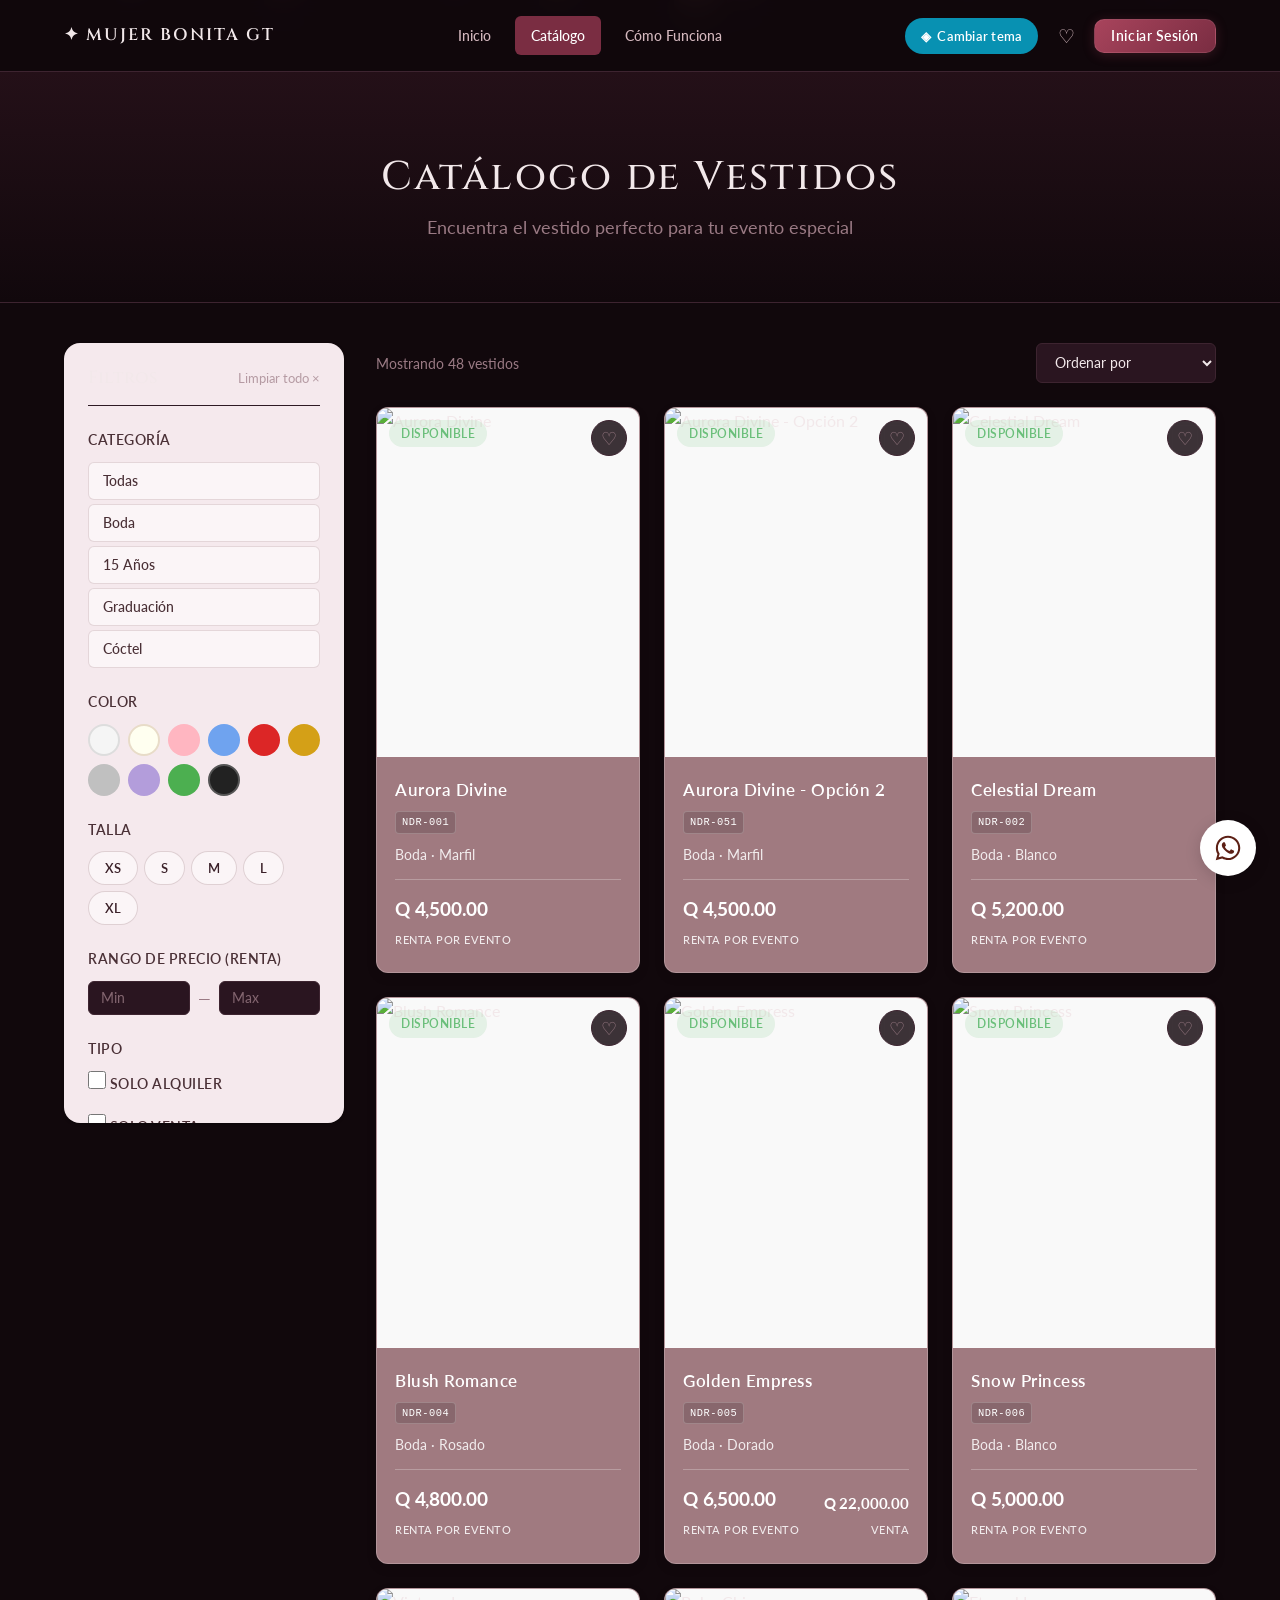
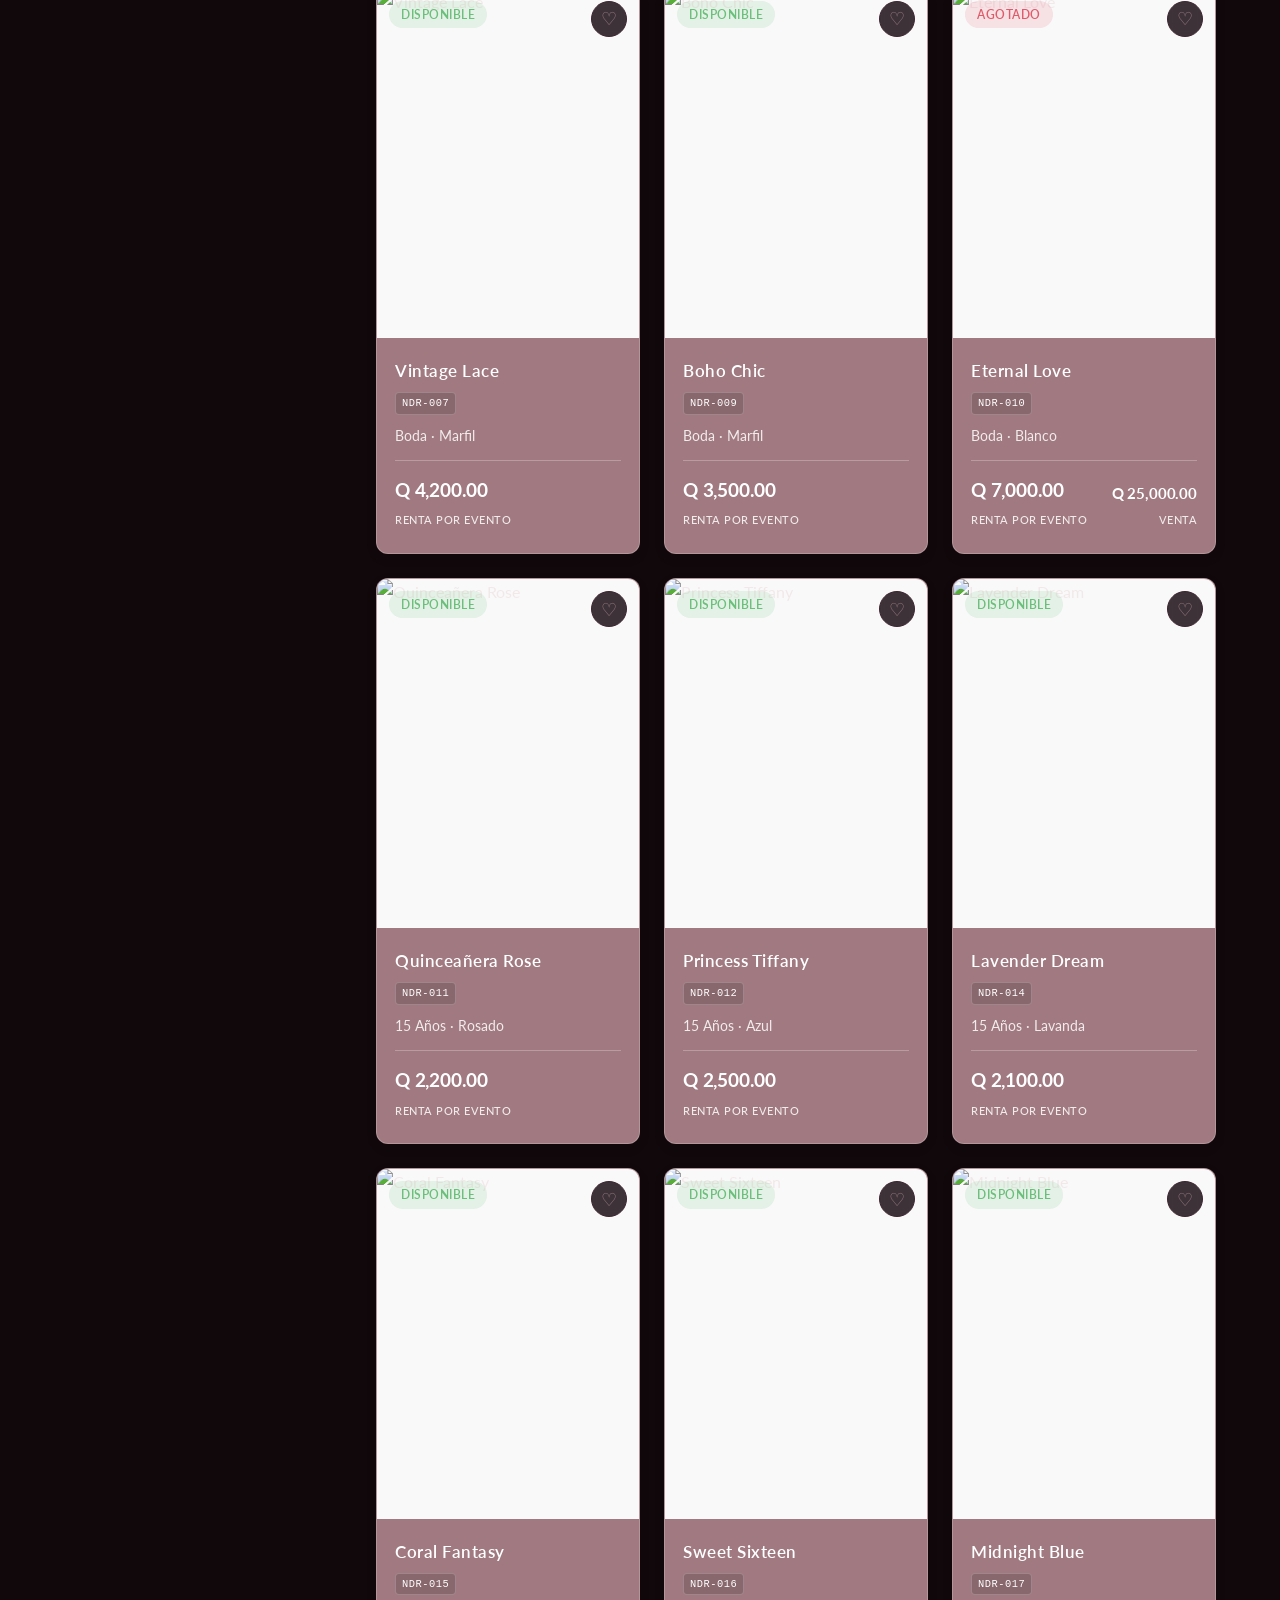
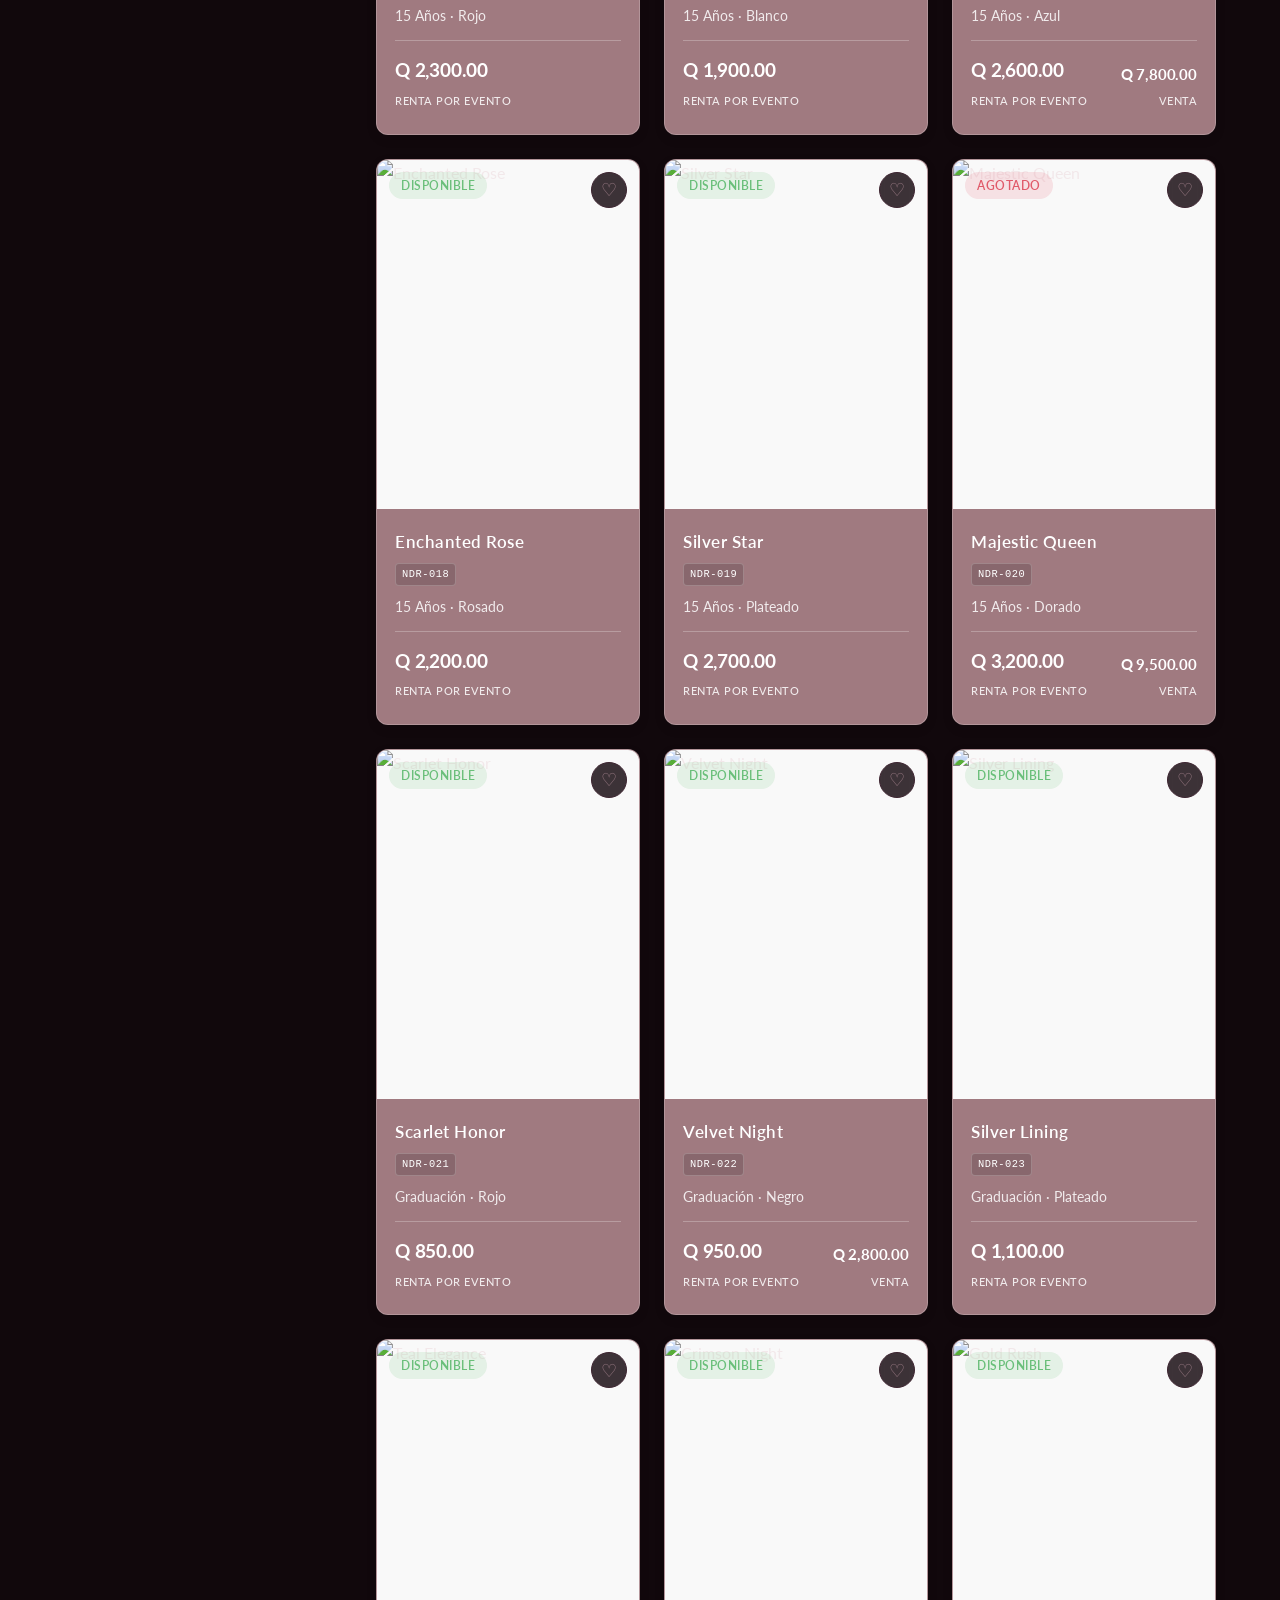
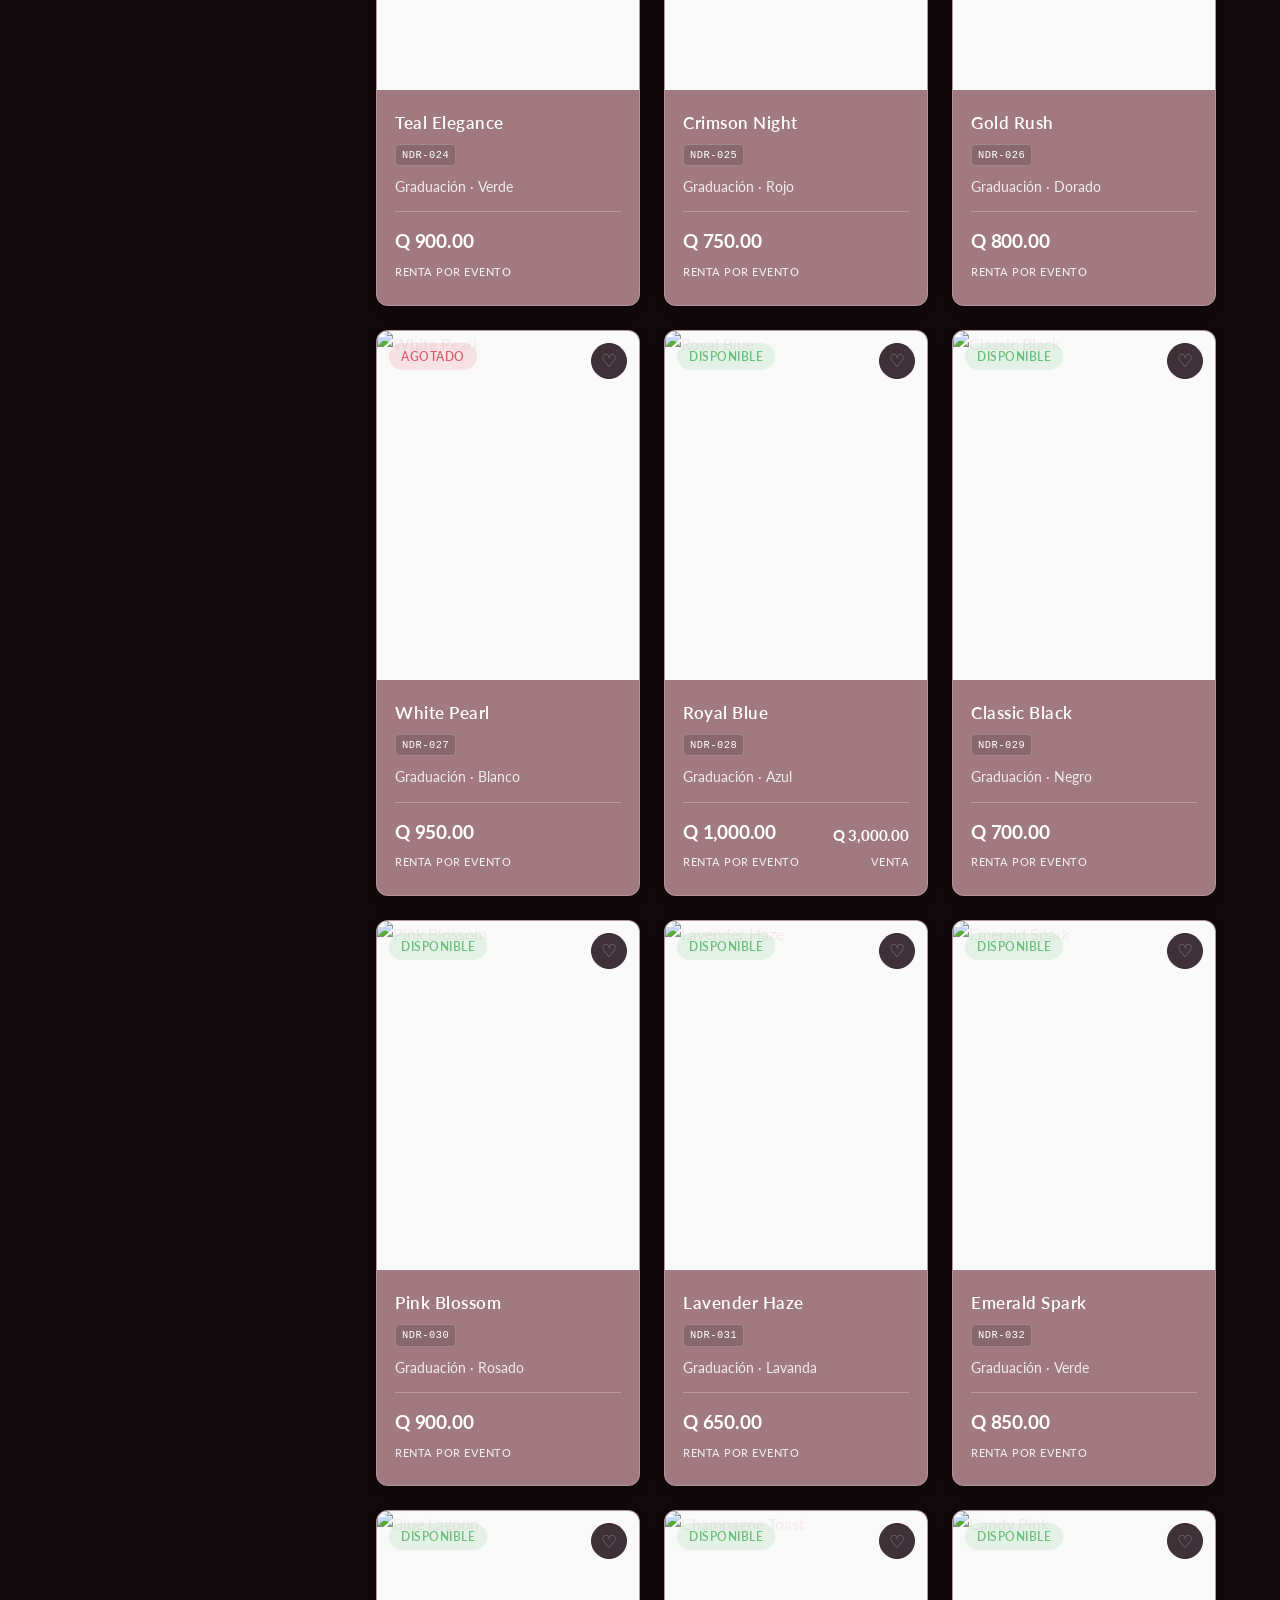
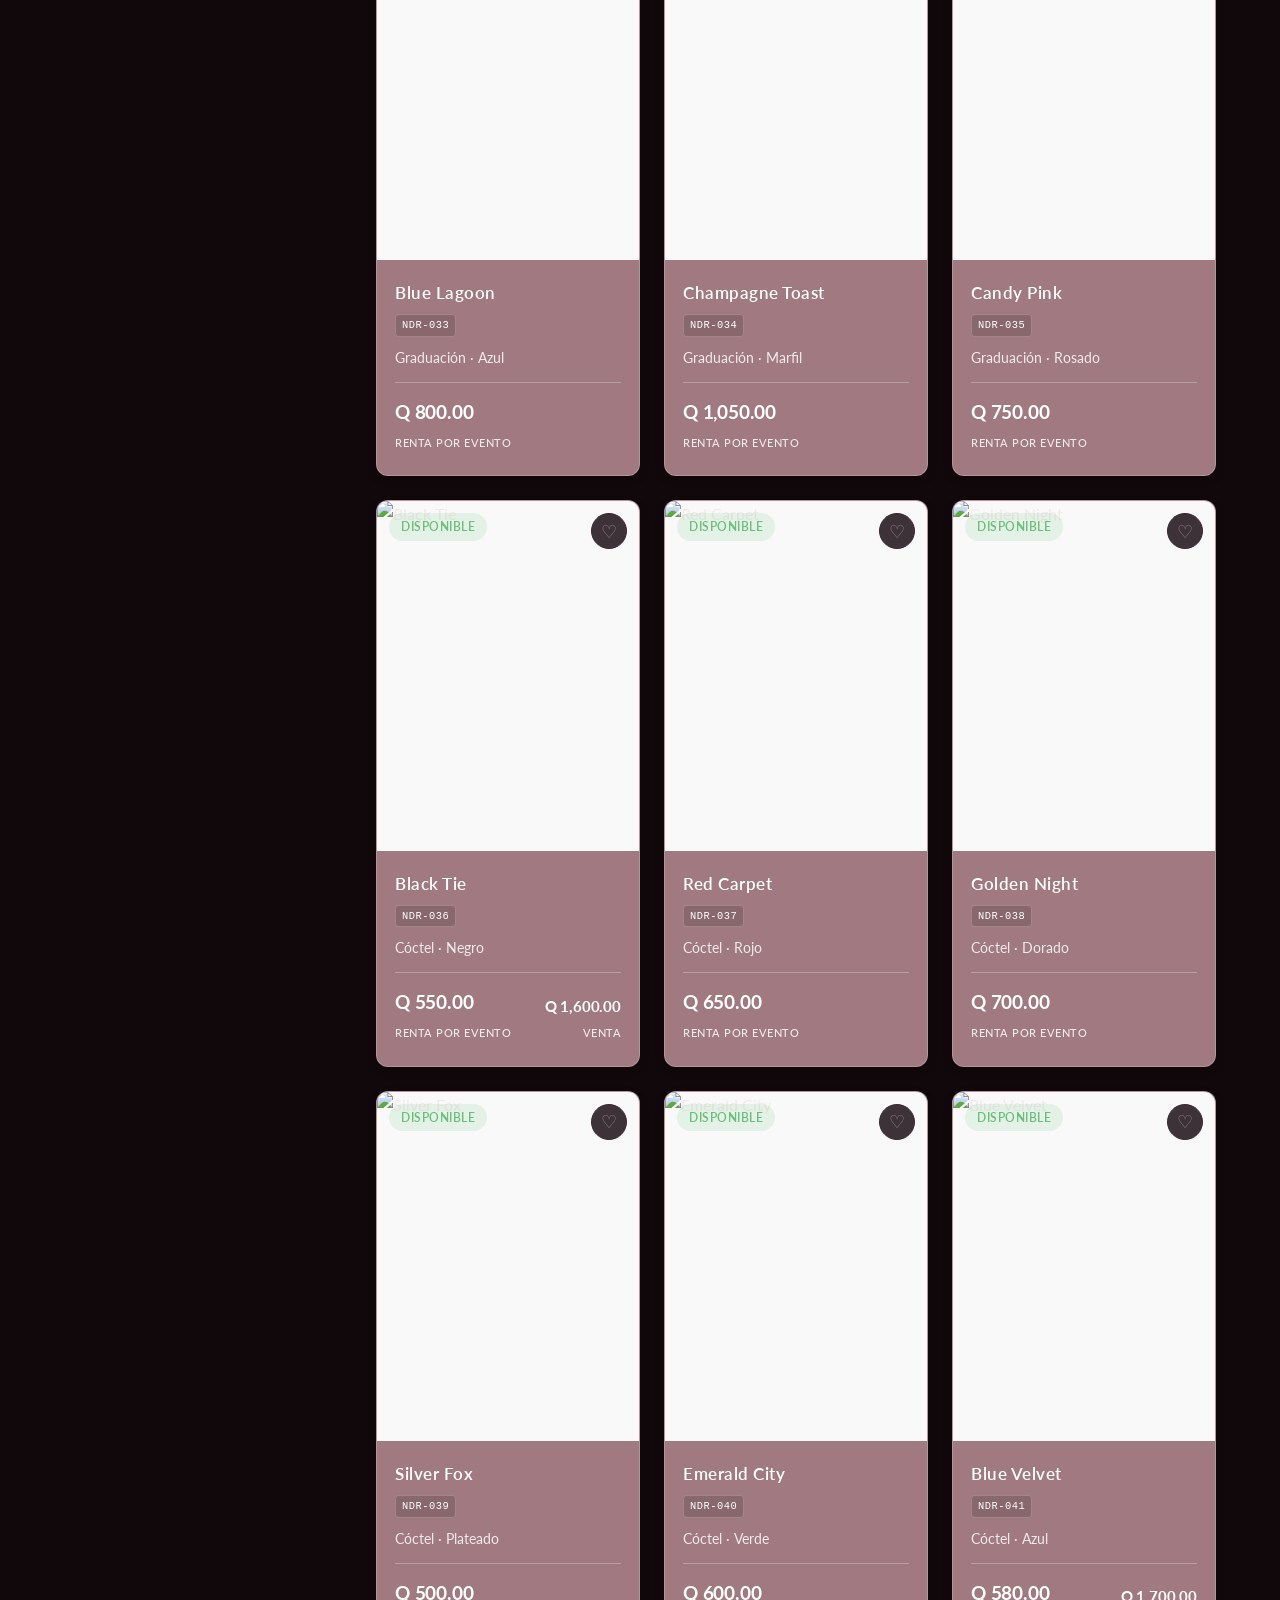
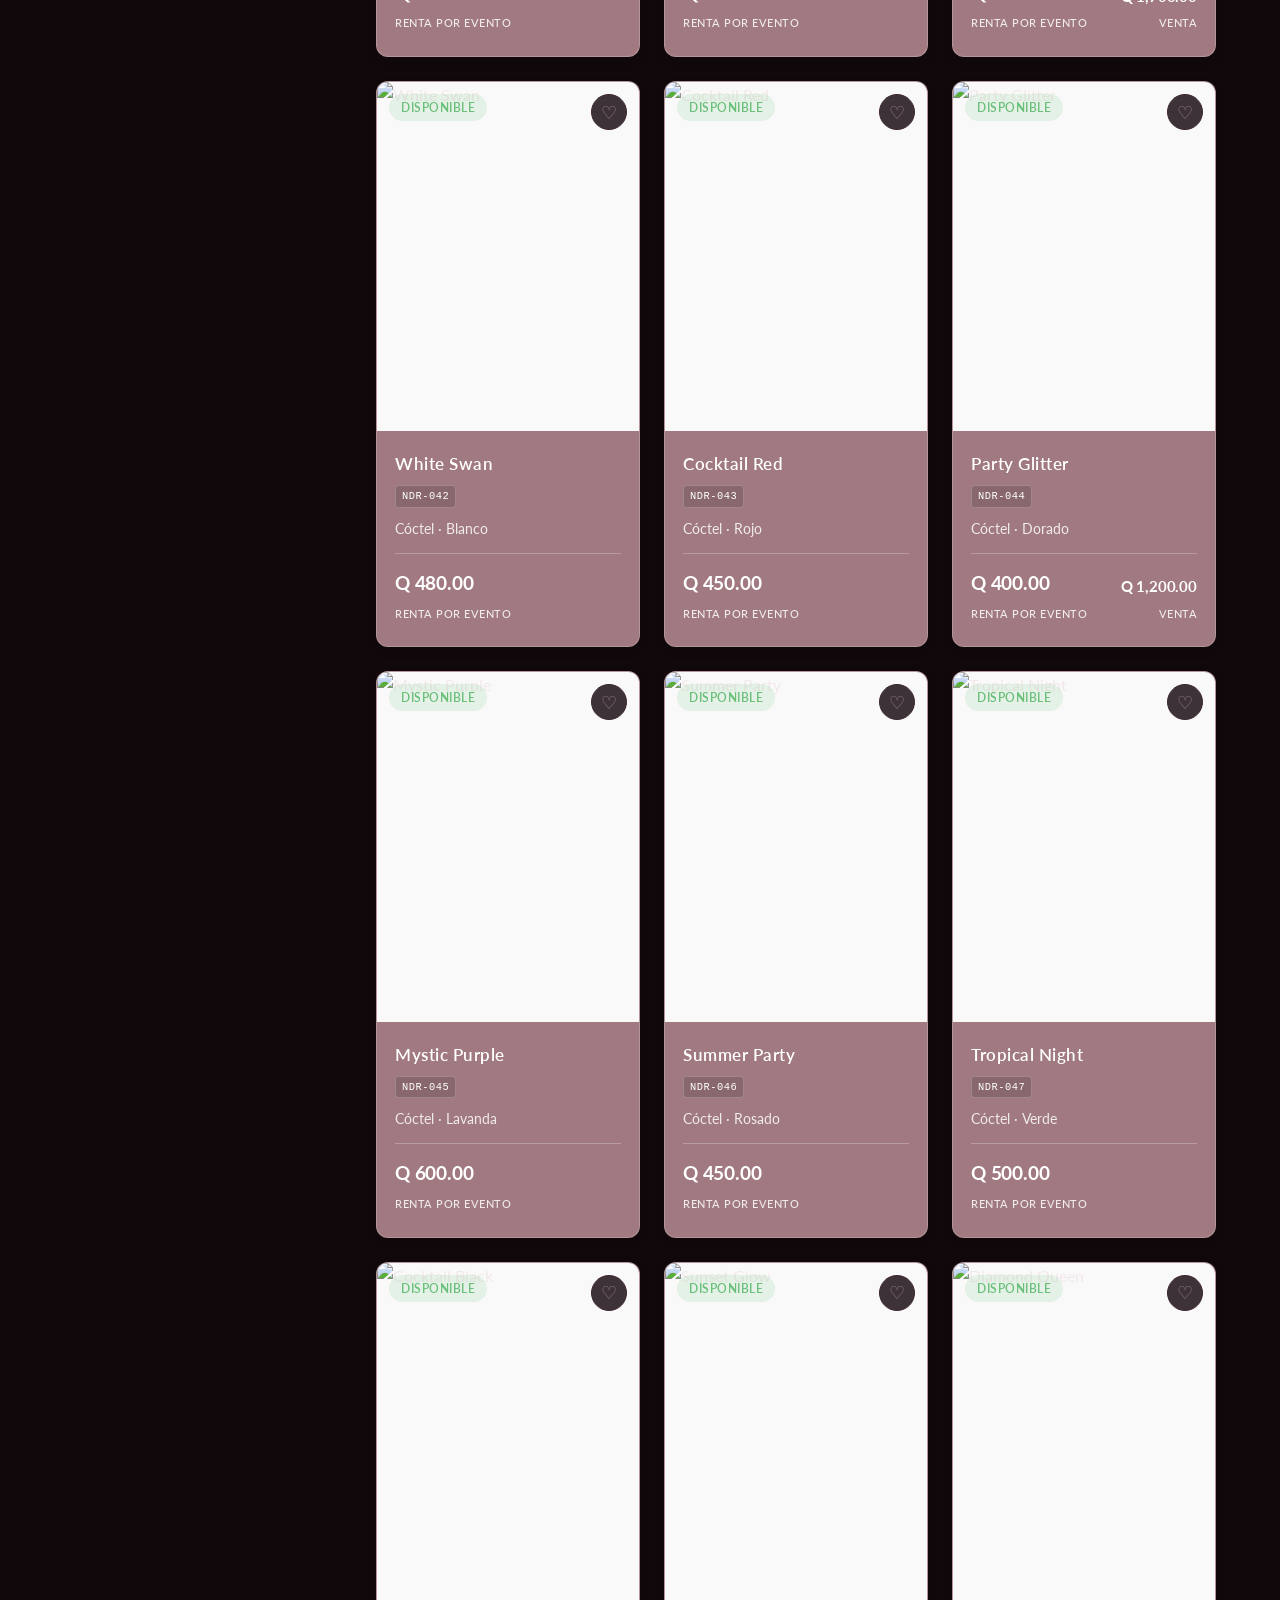
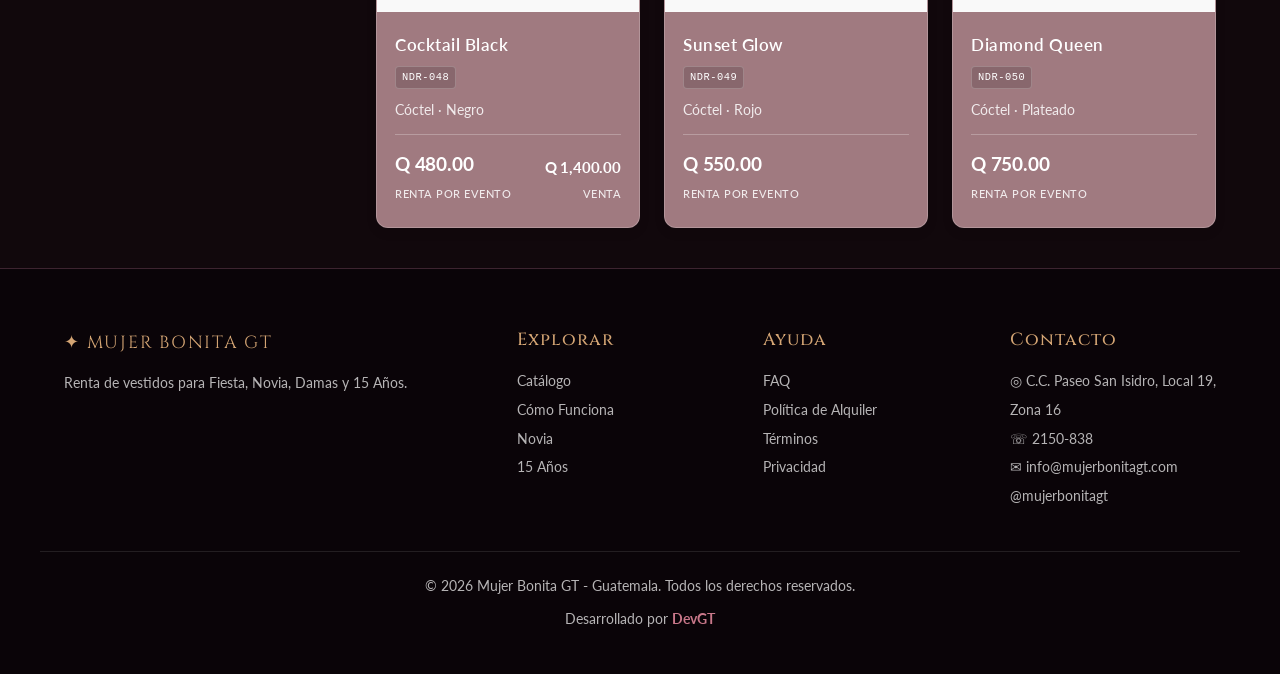
==== commit 28eea9bb: "fix: errores de animacion y diseño v2" ====
--- a/catalogo.html
+++ b/catalogo.html
@@ -20,9 +20,8 @@
         <a href="index.html#como-funciona">Cómo Funciona</a>
       </div>
       <div class="navbar-actions">
-        <button class="theme-toggle" id="themeToggle" onclick="toggleTheme()" title="Cambiar diseño">
-          <span id="themeIcon">◈</span>
-          <span class="tooltip">Cambiar diseño</span>
+        <button class="theme-toggle" id="themeToggle" onclick="toggleTheme()" title="Cambiar tema">
+          <span id="themeIcon">◈</span> Cambiar tema
         </button>
         <button class="btn-icon" onclick="handleFavClick()" title="Favoritos">♡</button>
         <button class="btn btn-primary btn-sm" id="loginBtn" onclick="toggleUserMenu()">Iniciar Sesión</button>
--- a/public/css/main.css
+++ b/public/css/main.css
@@ -373,41 +373,35 @@
 
 /* Theme Toggle Button */
 .theme-toggle {
-  width: 40px;
-  height: 40px;
-  display: flex;
-  align-items: center;
-  justify-content: center;
-  border-radius: 50%;
-  color: var(--text-secondary);
-  font-size: 1rem;
+  height: 36px;
+  display: inline-flex;
+  align-items: center;
+  gap: 6px;
+  padding: 0 16px;
+  border-radius: 100px;
+  background: #0891b2;
+  color: #ffffff;
+  font-size: 0.8rem;
+  font-weight: 600;
+  letter-spacing: 0.02em;
   transition: var(--transition);
-  position: relative;
+  white-space: nowrap;
+  border: none;
 }
 
 .theme-toggle:hover {
-  background: var(--bg-card);
-  color: var(--accent);
-}
-
-.theme-toggle .tooltip {
-  position: absolute;
-  bottom: -30px;
-  left: 50%;
-  transform: translateX(-50%);
-  background: var(--bg-card);
-  color: var(--text-secondary);
-  font-size: 0.7rem;
-  padding: 4px 8px;
-  border-radius: 4px;
-  white-space: nowrap;
-  opacity: 0;
-  pointer-events: none;
-  transition: opacity 0.2s;
-}
-
-.theme-toggle:hover .tooltip {
-  opacity: 1;
+  background: #0e7490;
+  transform: translateY(-1px);
+  box-shadow: 0 4px 12px rgba(8, 145, 178, 0.35);
+}
+
+.theme-aqua .theme-toggle {
+  background: #a8445c;
+}
+
+.theme-aqua .theme-toggle:hover {
+  background: #8c3550;
+  box-shadow: 0 4px 12px rgba(168, 68, 92, 0.35);
 }
 
 /* Hamburger menu button (mobile) */
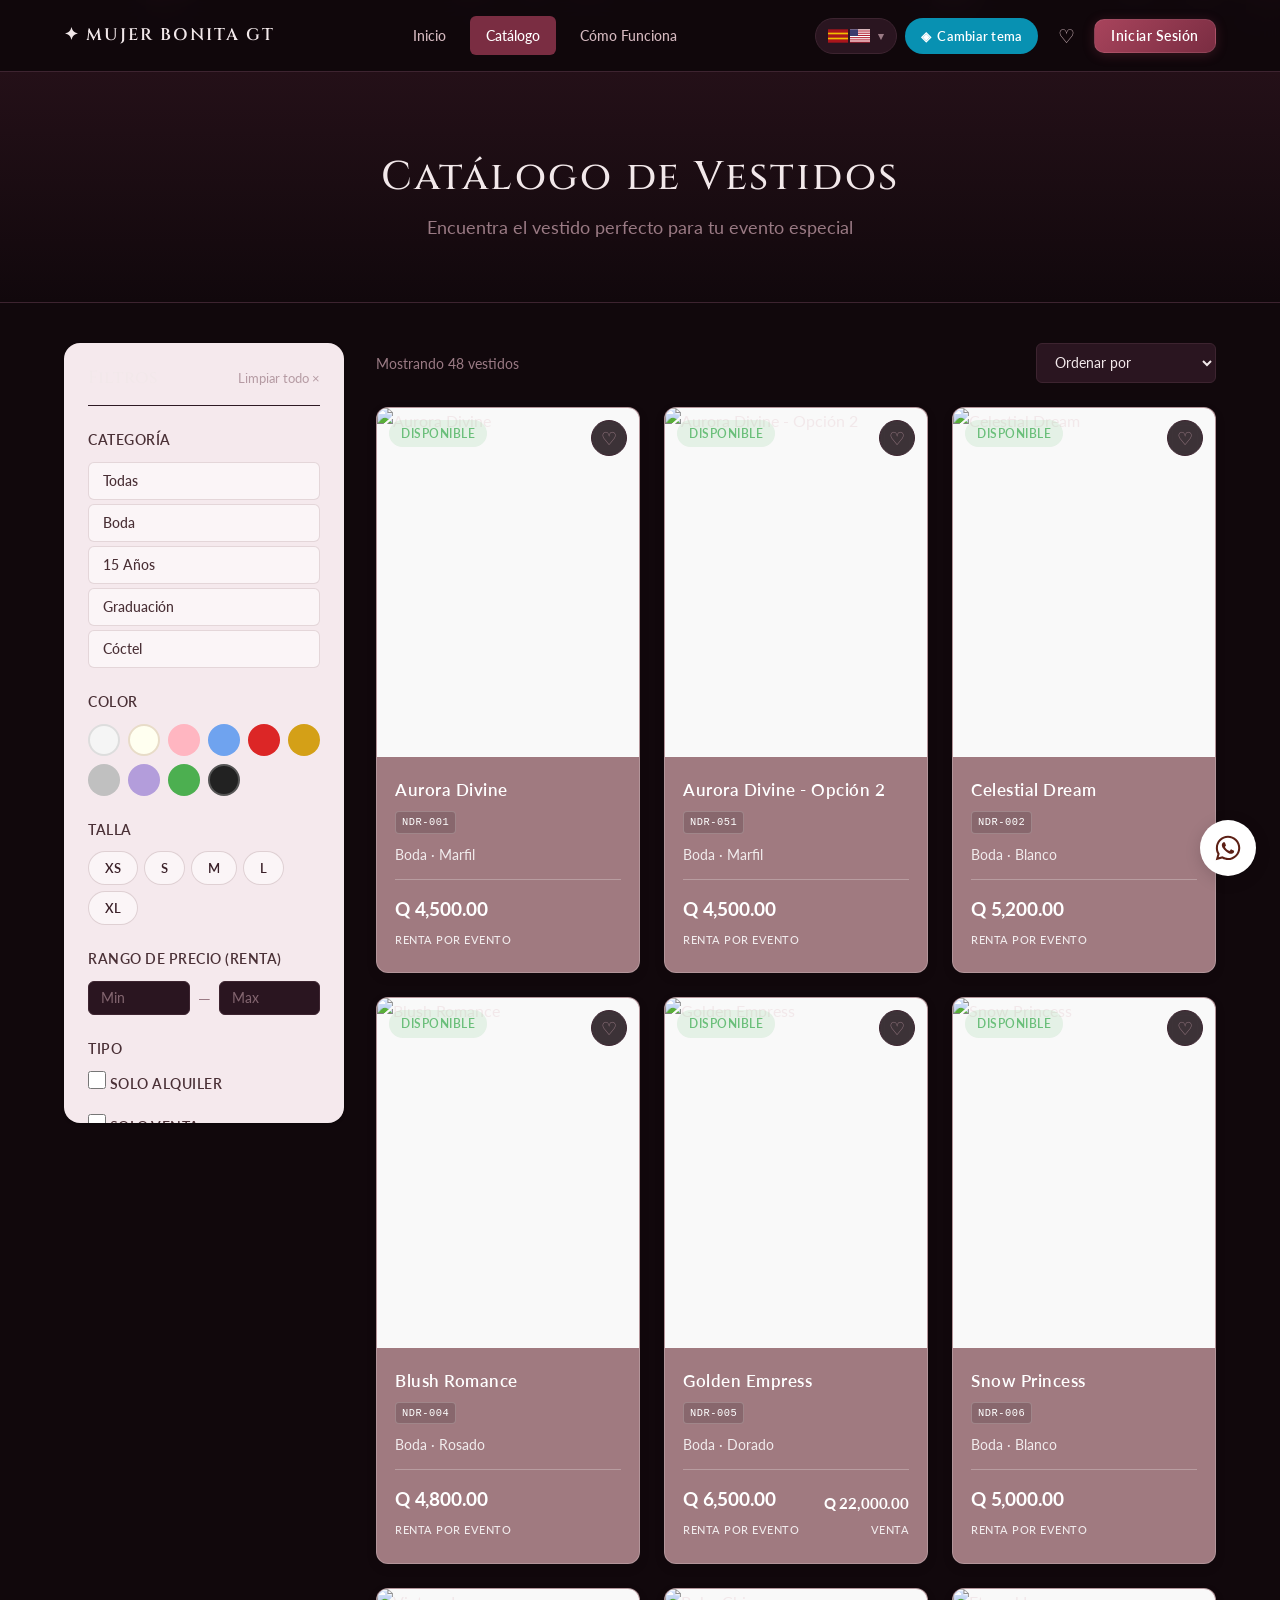
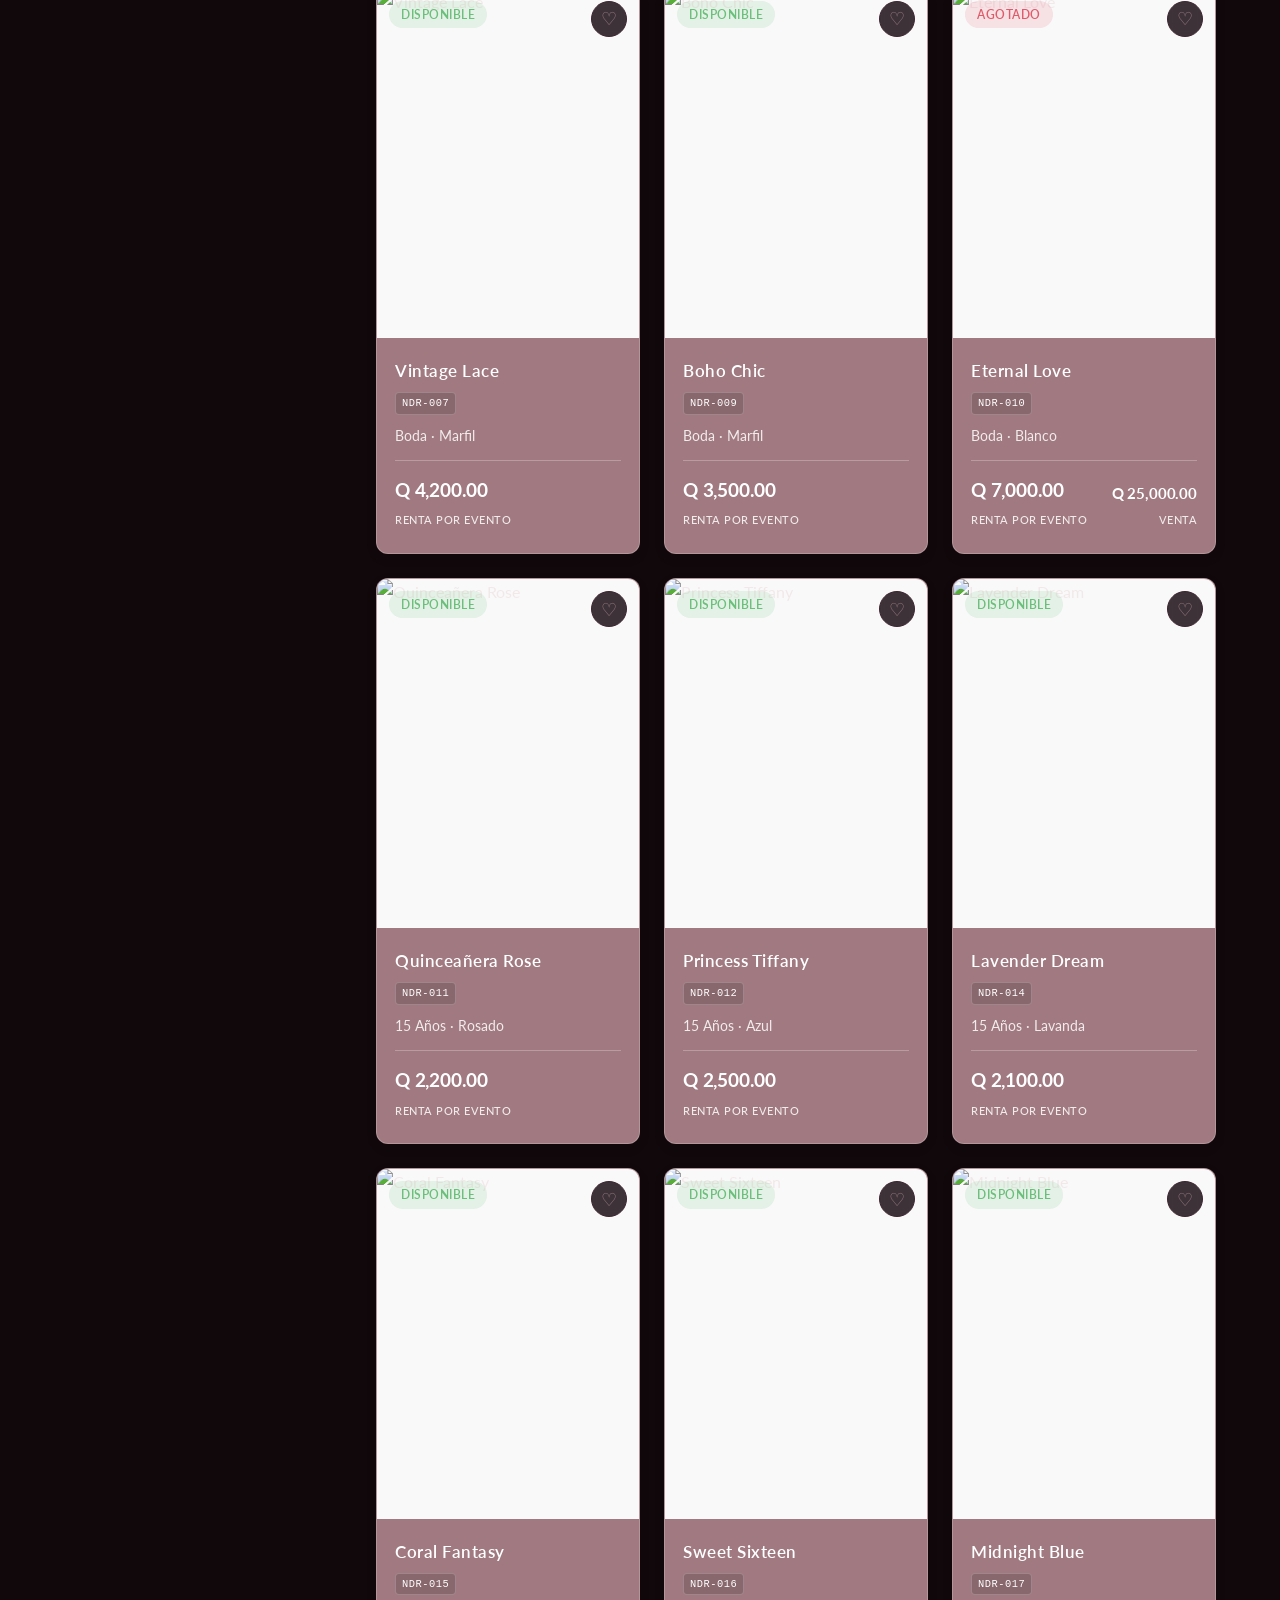
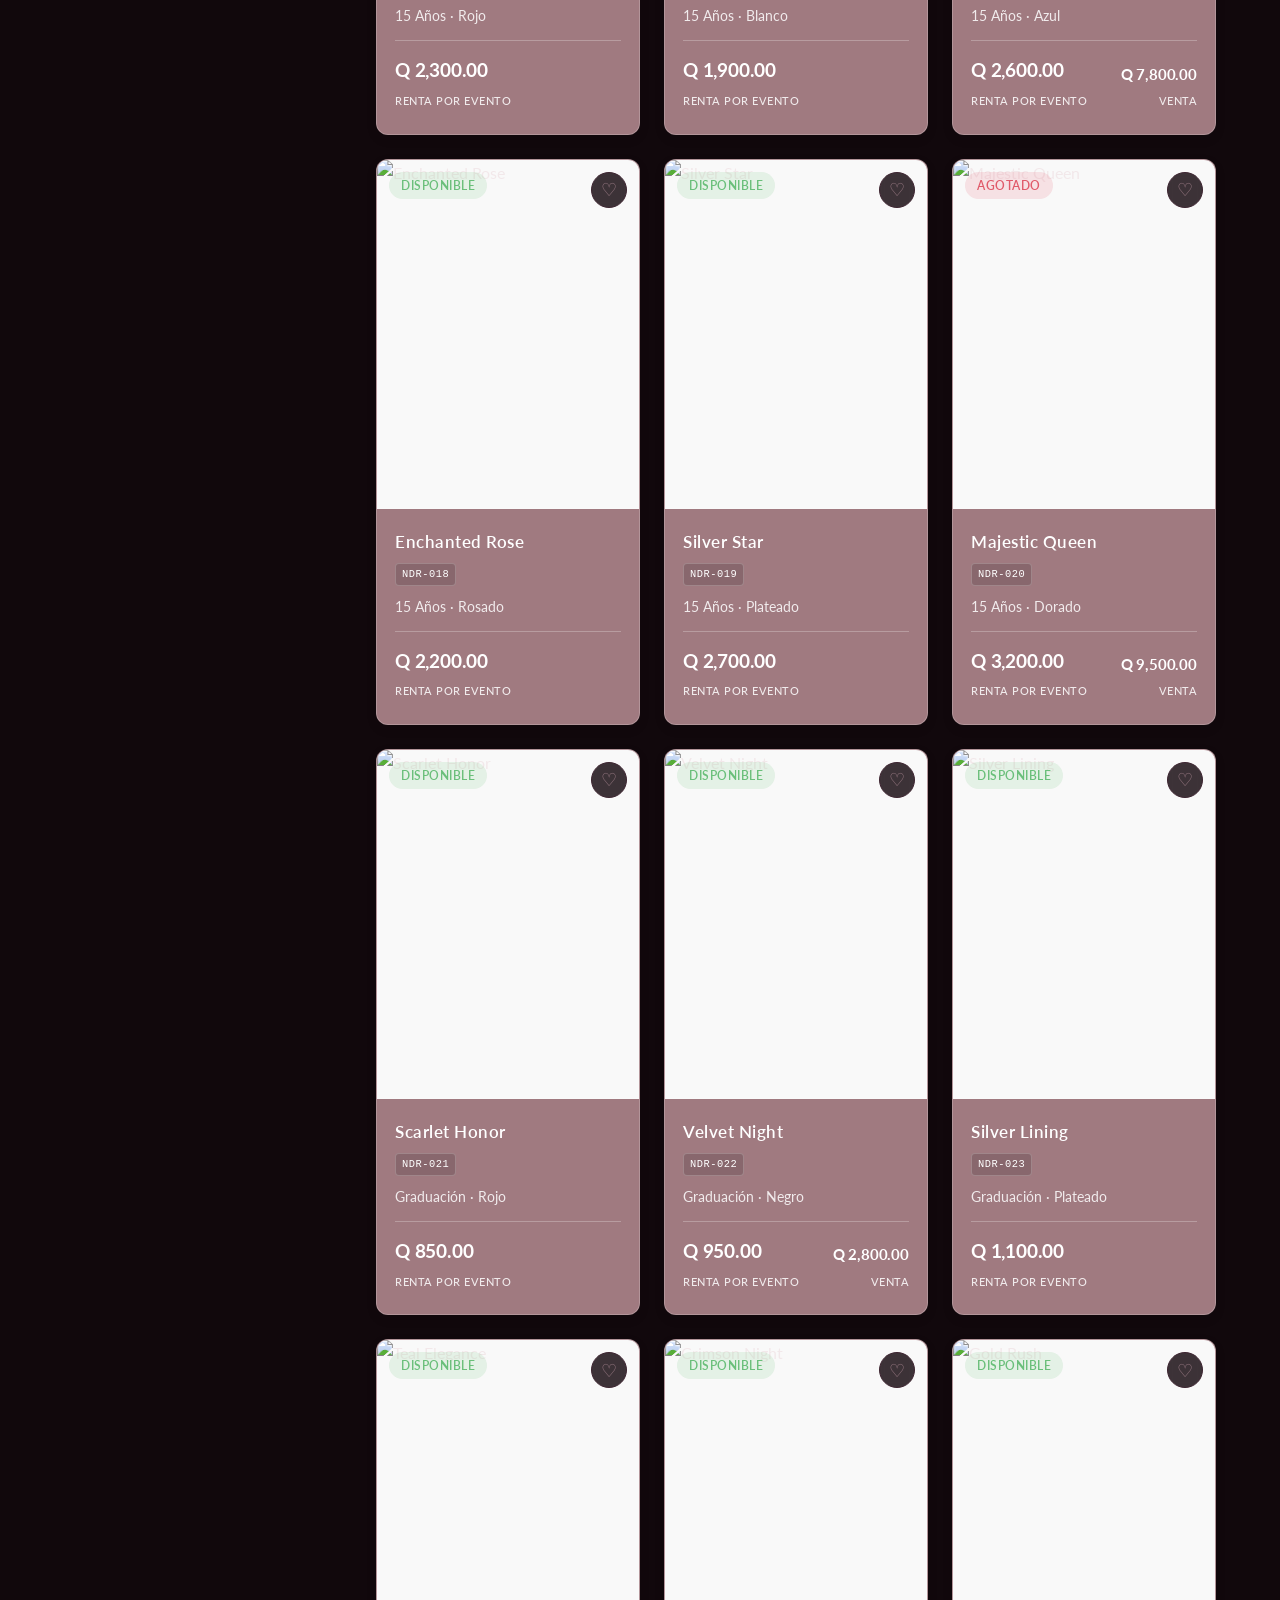
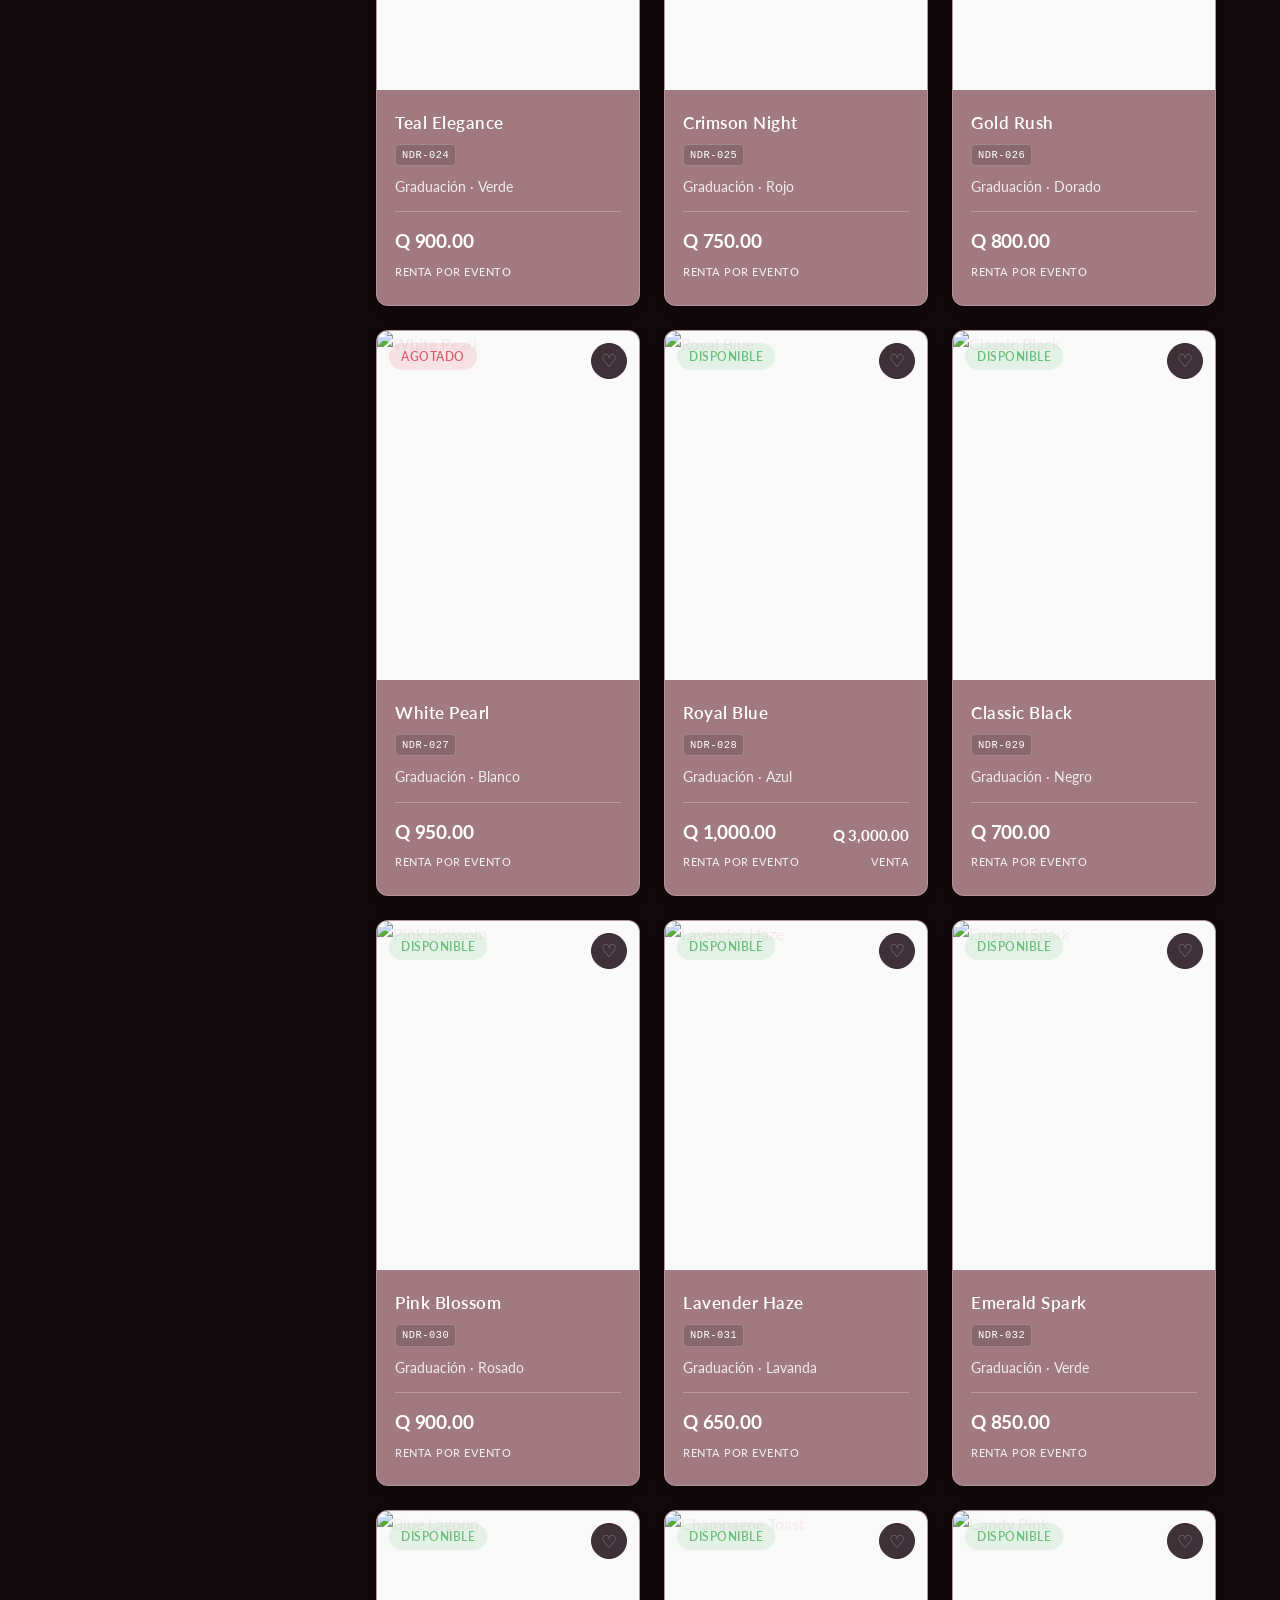
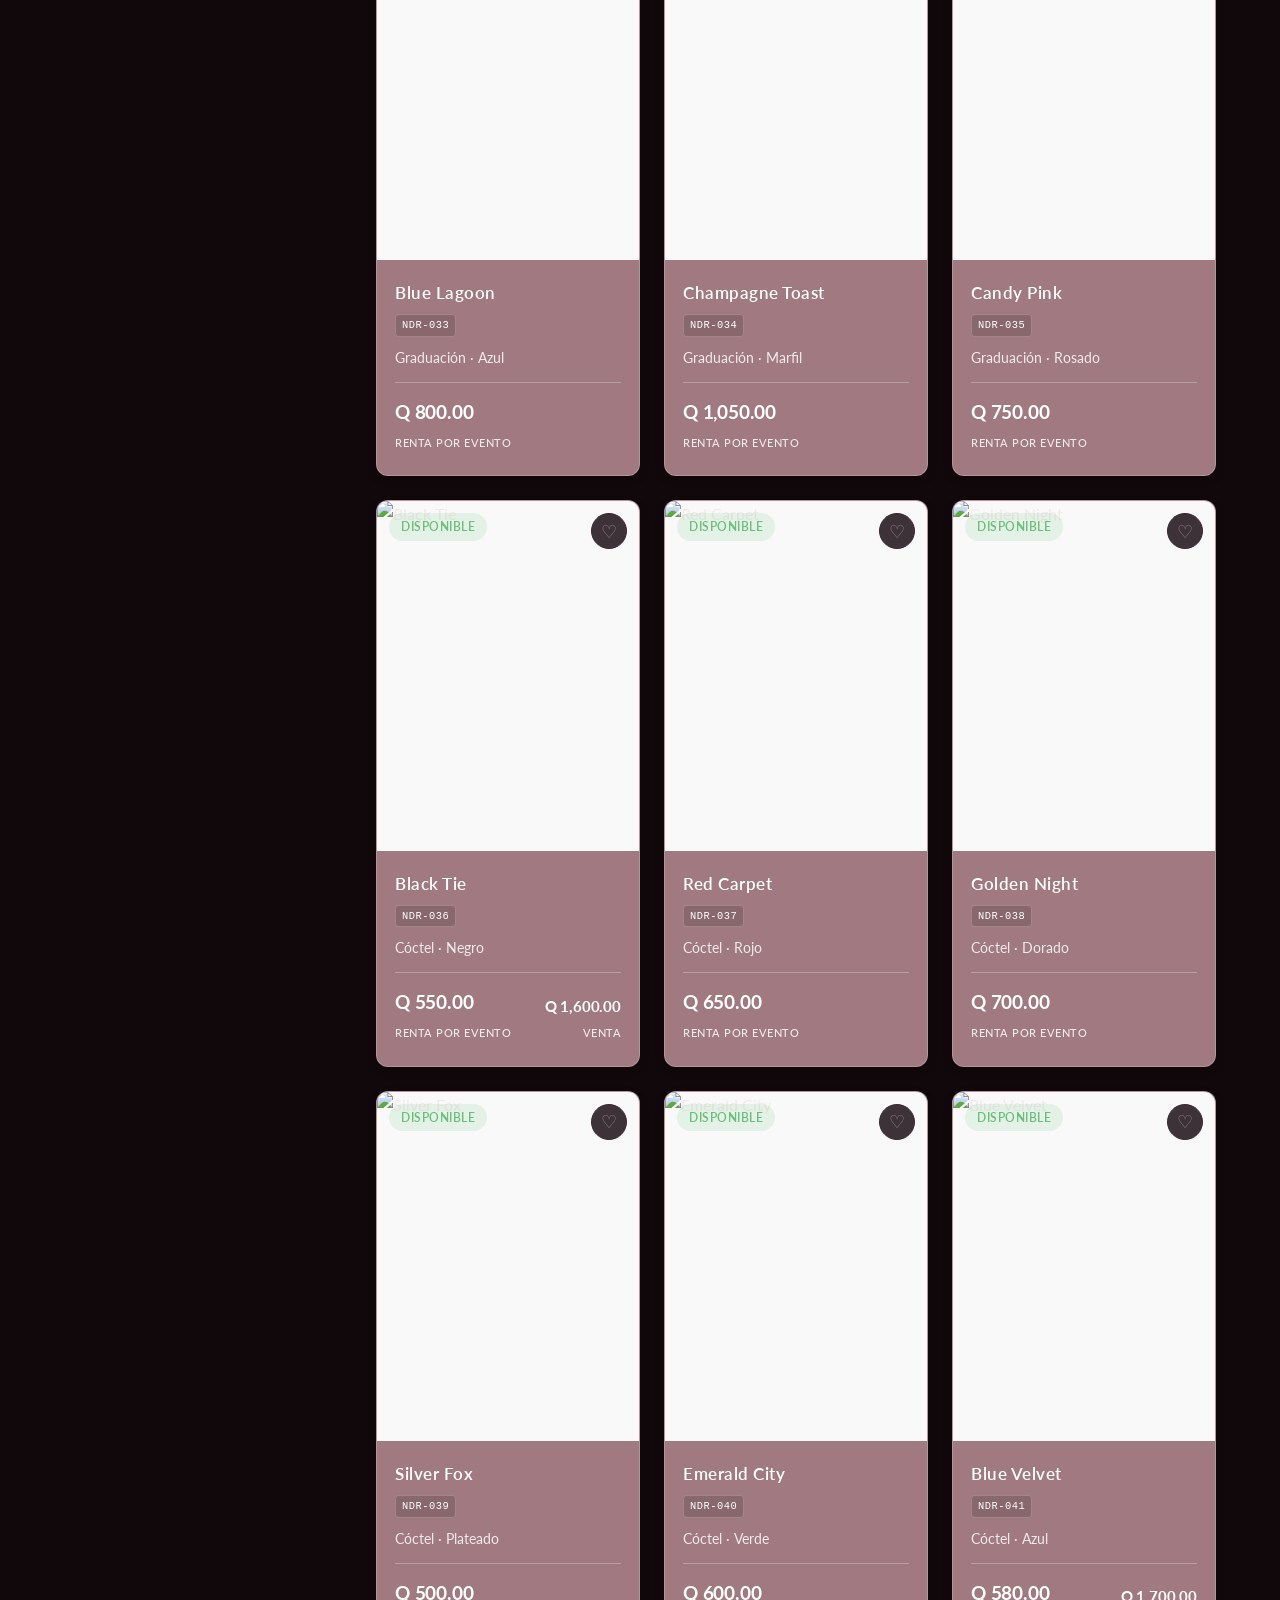
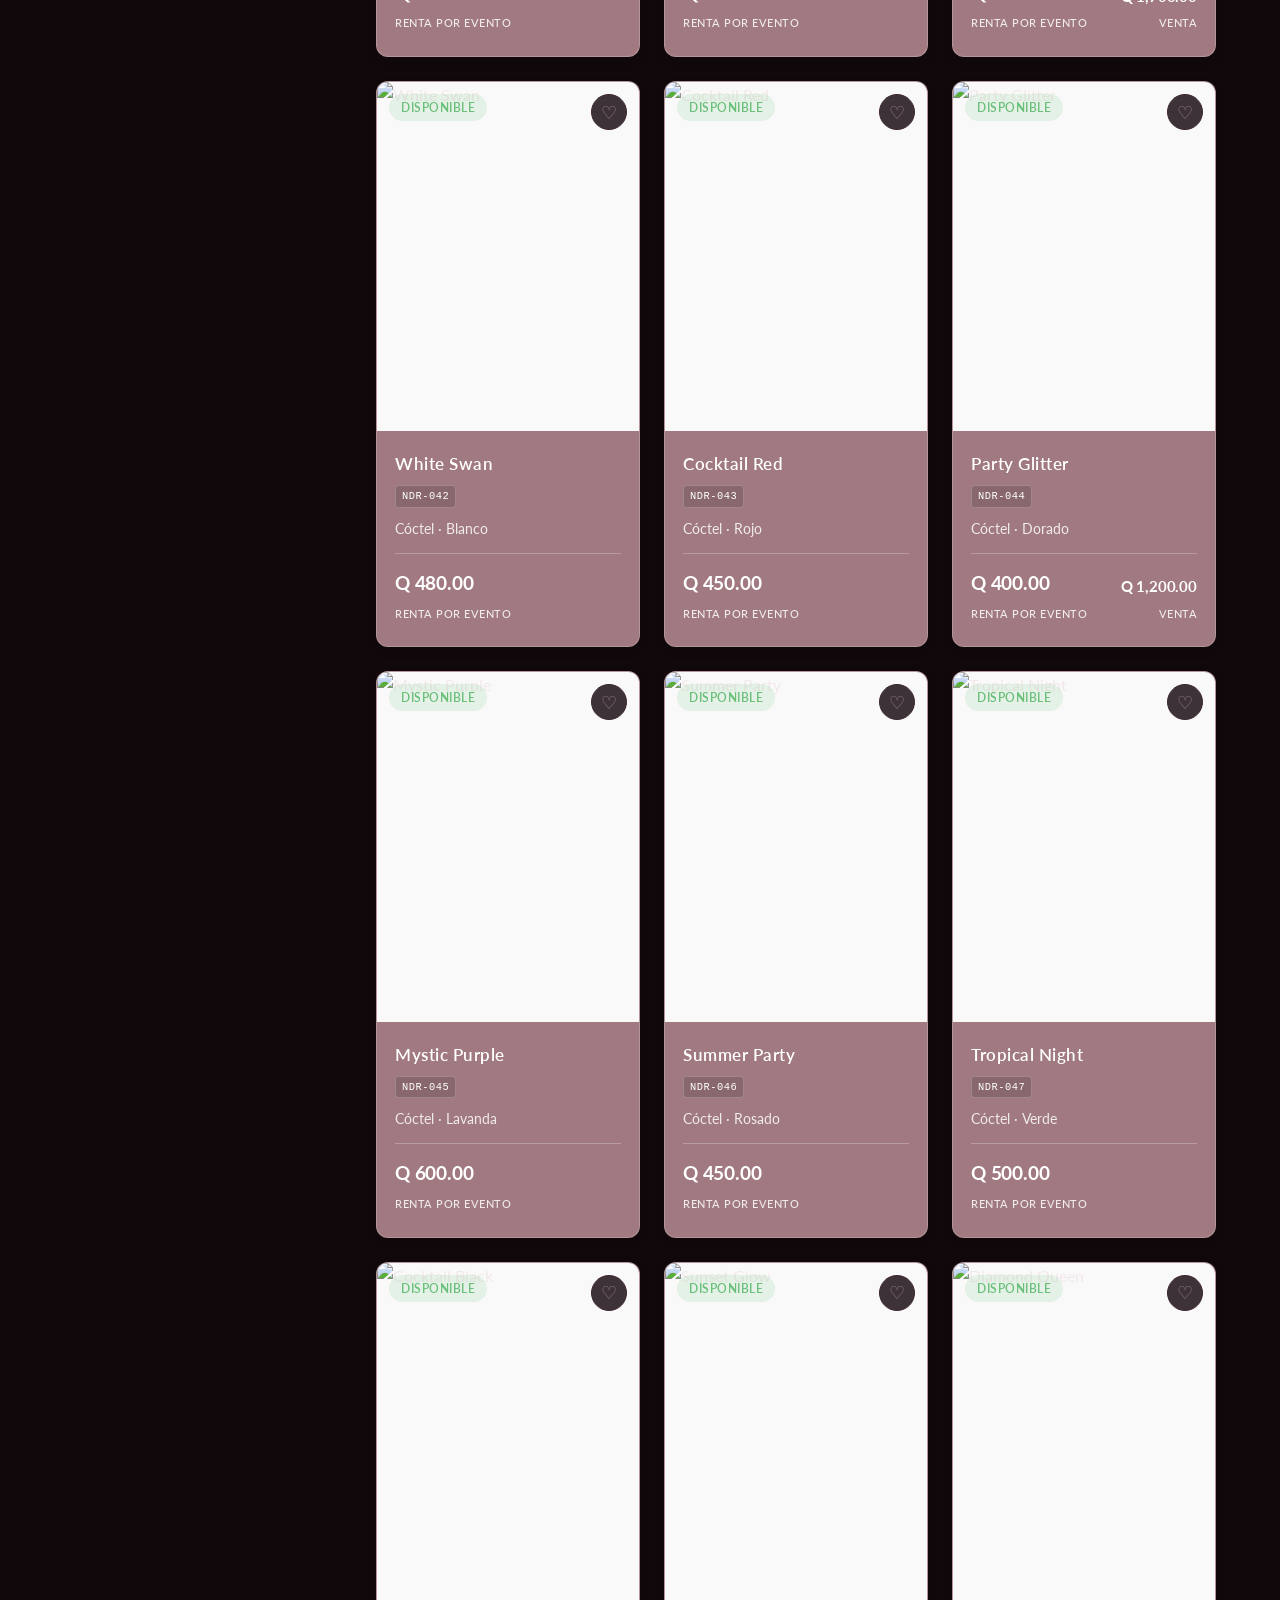
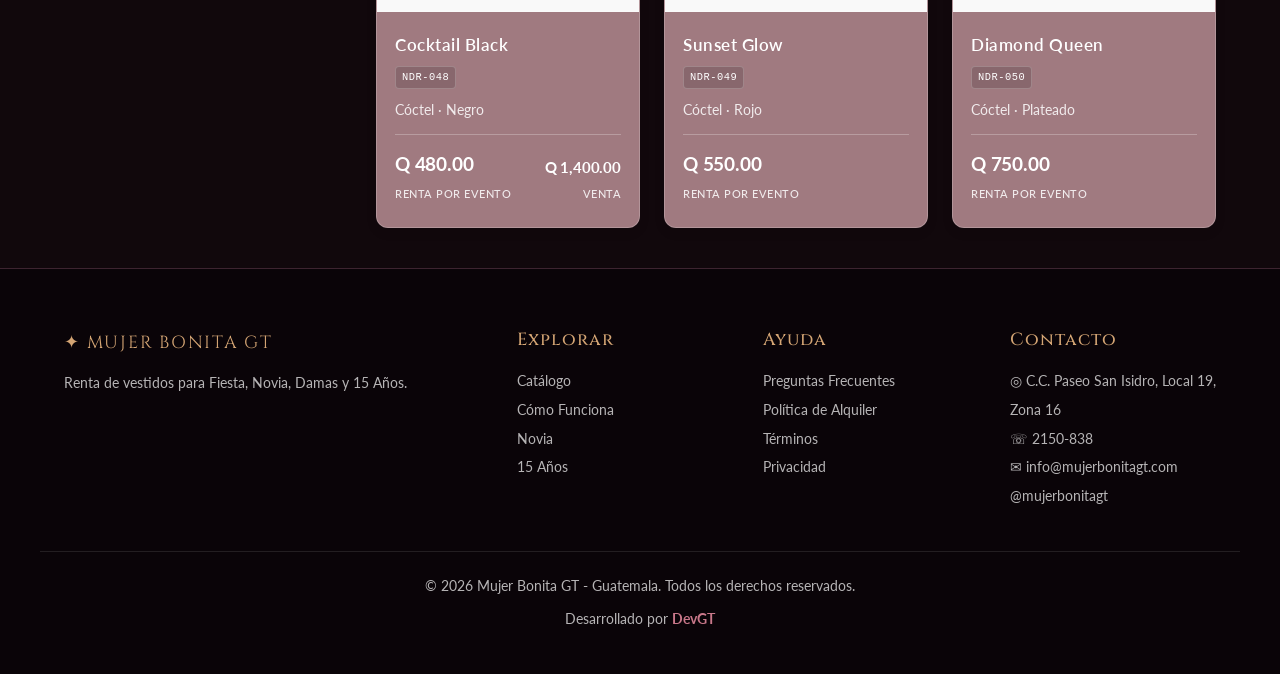
==== commit dd8c3285: "feat: actualizacion del sistema lenguajes" ====
--- a/catalogo.html
+++ b/catalogo.html
@@ -8,6 +8,7 @@
   <link rel="stylesheet" href="public/css/cliente.css">
   <link rel="icon" href="data:image/svg+xml,<svg xmlns=%22http://www.w3.org/2000/svg%22 viewBox=%220 0 100 100%22><text y=%22.9em%22 font-size=%2290%22>✦</text></svg>">
   <script src="public/js/theme.js"></script>
+  <script src="public/js/lang.js"></script>
 </head>
 <body class="theme-vino">
   <nav class="navbar" id="navbar">
@@ -15,32 +16,32 @@
       <a href="index.html" class="navbar-logo"><span>✦ Mujer Bonita GT</span></a>
       <button class="menu-toggle" id="menuToggle" aria-label="Menú">☰</button>
       <div class="navbar-links" id="navbarLinks">
-        <a href="index.html">Inicio</a>
-        <a href="catalogo.html" class="active">Catálogo</a>
-        <a href="index.html#como-funciona">Cómo Funciona</a>
+        <a href="index.html" data-i18n="nav_home">Inicio</a>
+        <a href="catalogo.html" class="active" data-i18n="nav_catalog">Catálogo</a>
+        <a href="index.html#como-funciona" data-i18n="nav_how">Cómo Funciona</a>
       </div>
       <div class="navbar-actions">
-        <button class="theme-toggle" id="themeToggle" onclick="toggleTheme()" title="Cambiar tema">
-          <span id="themeIcon">◈</span> Cambiar tema
+        <button class="theme-toggle" id="themeToggle" onclick="toggleTheme()" title="Cambiar tema" data-i18n-title="nav_theme">
+          <span id="themeIcon">◈</span> <span data-i18n="nav_theme">Cambiar tema</span>
         </button>
         <button class="btn-icon" onclick="handleFavClick()" title="Favoritos">♡</button>
-        <button class="btn btn-primary btn-sm" id="loginBtn" onclick="toggleUserMenu()">Iniciar Sesión</button>
+        <button class="btn btn-primary btn-sm" id="loginBtn" onclick="toggleUserMenu()"><span data-i18n="nav_login">Iniciar Sesión</span></button>
       </div>
     </div>
   </nav>
 
   <main class="main-content">
     <div class="page-hero">
-      <h1>Catálogo de Vestidos</h1>
-      <p>Encuentra el vestido perfecto para tu evento especial</p>
+      <h1 data-i18n="cat_page_title">Catálogo de Vestidos</h1>
+      <p data-i18n="cat_page_sub">Encuentra el vestido perfecto para tu evento especial</p>
     </div>
 
     <div class="container">
       <div class="catalog-layout">
         <aside class="filters-sidebar" id="filtersSidebar">
           <div class="filters-header">
-            <h3>Filtros</h3>
-            <span class="clear-filters" onclick="limpiarFiltros()">Limpiar todo ×</span>
+            <h3 data-i18n="cat_filters">Filtros</h3>
+            <span class="clear-filters" onclick="limpiarFiltros()"><span data-i18n="cat_clear">Limpiar todo ×</span></span>
           </div>
 
           <div class="filter-group">
@@ -129,12 +130,12 @@
       </div>
       <div>
         <h4>Explorar</h4>
-        <a href="catalogo.html">Catálogo</a><br>
-        <a href="index.html#como-funciona">Cómo Funciona</a><br>
+        <a href="catalogo.html" data-i18n="nav_catalog">Catálogo</a><br>
+        <a href="index.html#como-funciona" data-i18n="nav_how">Cómo Funciona</a><br>
         <a href="catalogo.html?categoria=Boda">Novia</a><br>
         <a href="catalogo.html?categoria=15 Años">15 Años</a>
       </div>
-      <div><h4>Ayuda</h4><a href="faq.html">FAQ</a><br><a href="politicas.html">Política de Alquiler</a><br><a href="terminos.html">Términos</a><br><a href="privacidad.html">Privacidad</a></div>
+      <div><h4>Ayuda</h4><a href="faq.html" data-i18n="footer_faq">FAQ</a><br><a href="politicas.html">Política de Alquiler</a><br><a href="terminos.html">Términos</a><br><a href="privacidad.html">Privacidad</a></div>
       <div>
         <h4>Contacto</h4>
         <p>◎ C.C. Paseo San Isidro, Local 19, Zona 16</p>
--- a/public/css/main.css
+++ b/public/css/main.css
@@ -404,6 +404,108 @@
   box-shadow: 0 4px 12px rgba(168, 68, 92, 0.35);
 }
 
+/* Language Selector */
+.lang-selector {
+  position: relative;
+  display: inline-flex;
+  align-items: center;
+}
+
+.lang-btn {
+  height: 36px;
+  display: inline-flex;
+  align-items: center;
+  gap: 8px;
+  padding: 0 12px;
+  border-radius: 100px;
+  background: var(--bg-card);
+  color: var(--text-secondary);
+  font-size: 0.8rem;
+  font-weight: 600;
+  letter-spacing: 0.02em;
+  transition: var(--transition);
+  white-space: nowrap;
+  border: 1px solid var(--border);
+  cursor: pointer;
+}
+
+.lang-btn:hover {
+  color: var(--accent);
+  border-color: var(--accent);
+  transform: translateY(-1px);
+}
+
+.lang-flags {
+  display: inline-flex;
+  align-items: center;
+  gap: 2px;
+  line-height: 0;
+}
+
+.lang-caret {
+  font-size: 0.7rem;
+  color: var(--text-muted);
+}
+
+.lang-dropdown {
+  position: absolute;
+  top: calc(100% + 8px);
+  right: 0;
+  min-width: 180px;
+  background: var(--bg-card);
+  border: 1px solid var(--border);
+  border-radius: 12px;
+  box-shadow: 0 8px 24px rgba(0, 0, 0, 0.18);
+  padding: 6px;
+  opacity: 0;
+  visibility: hidden;
+  transform: translateY(-6px);
+  transition: opacity 0.15s ease, transform 0.15s ease, visibility 0.15s;
+  z-index: 1000;
+}
+
+.lang-dropdown.open {
+  opacity: 1;
+  visibility: visible;
+  transform: translateY(0);
+}
+
+.lang-option {
+  display: flex;
+  align-items: center;
+  gap: 10px;
+  padding: 10px 12px;
+  border-radius: 8px;
+  cursor: pointer;
+  color: var(--text-primary);
+  font-size: 0.88rem;
+  transition: var(--transition);
+}
+
+.lang-option:hover {
+  background: var(--bg-white);
+}
+
+.lang-option.selected {
+  color: var(--accent);
+  font-weight: 600;
+}
+
+.lang-option .lang-flag {
+  display: inline-flex;
+  line-height: 0;
+}
+
+.lang-option .lang-check {
+  margin-left: auto;
+  opacity: 0;
+  transition: opacity 0.15s ease;
+}
+
+.lang-option.selected .lang-check {
+  opacity: 1;
+}
+
 /* Hamburger menu button (mobile) */
 .menu-toggle {
   display: none;
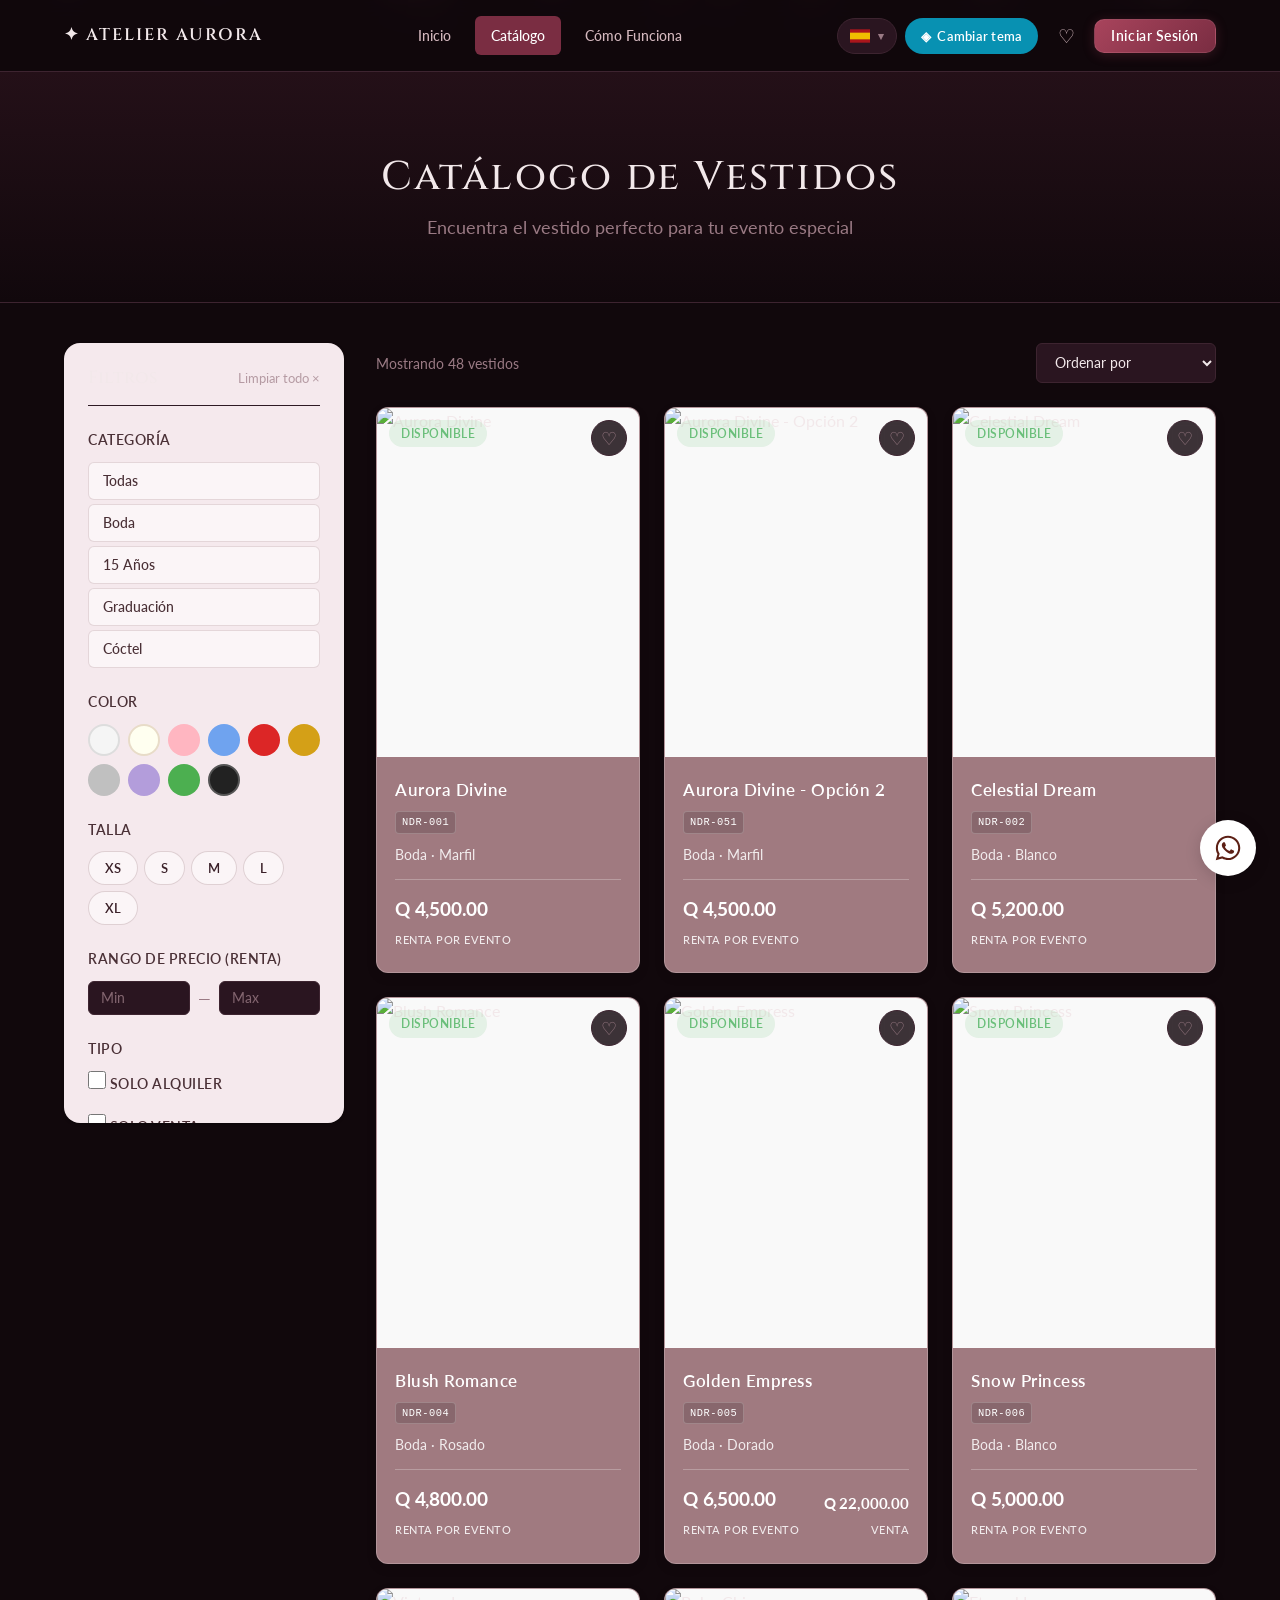
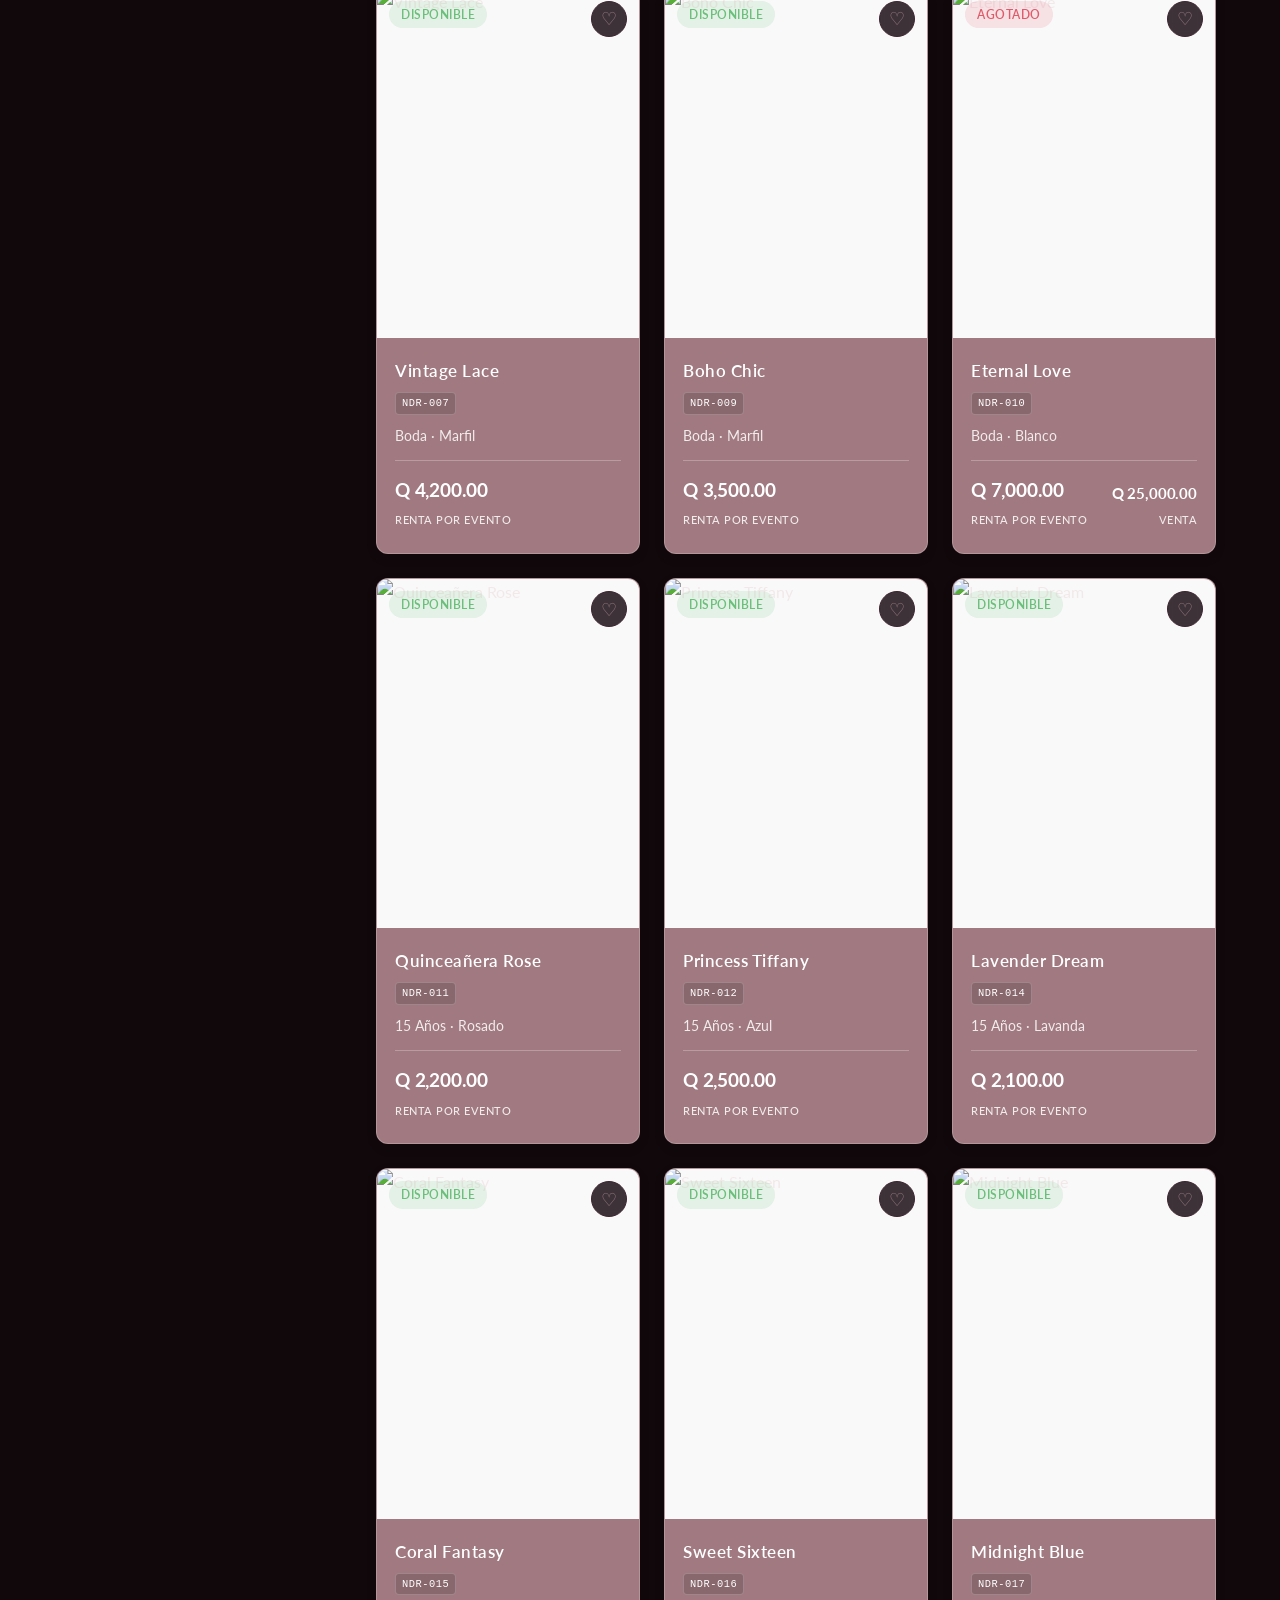
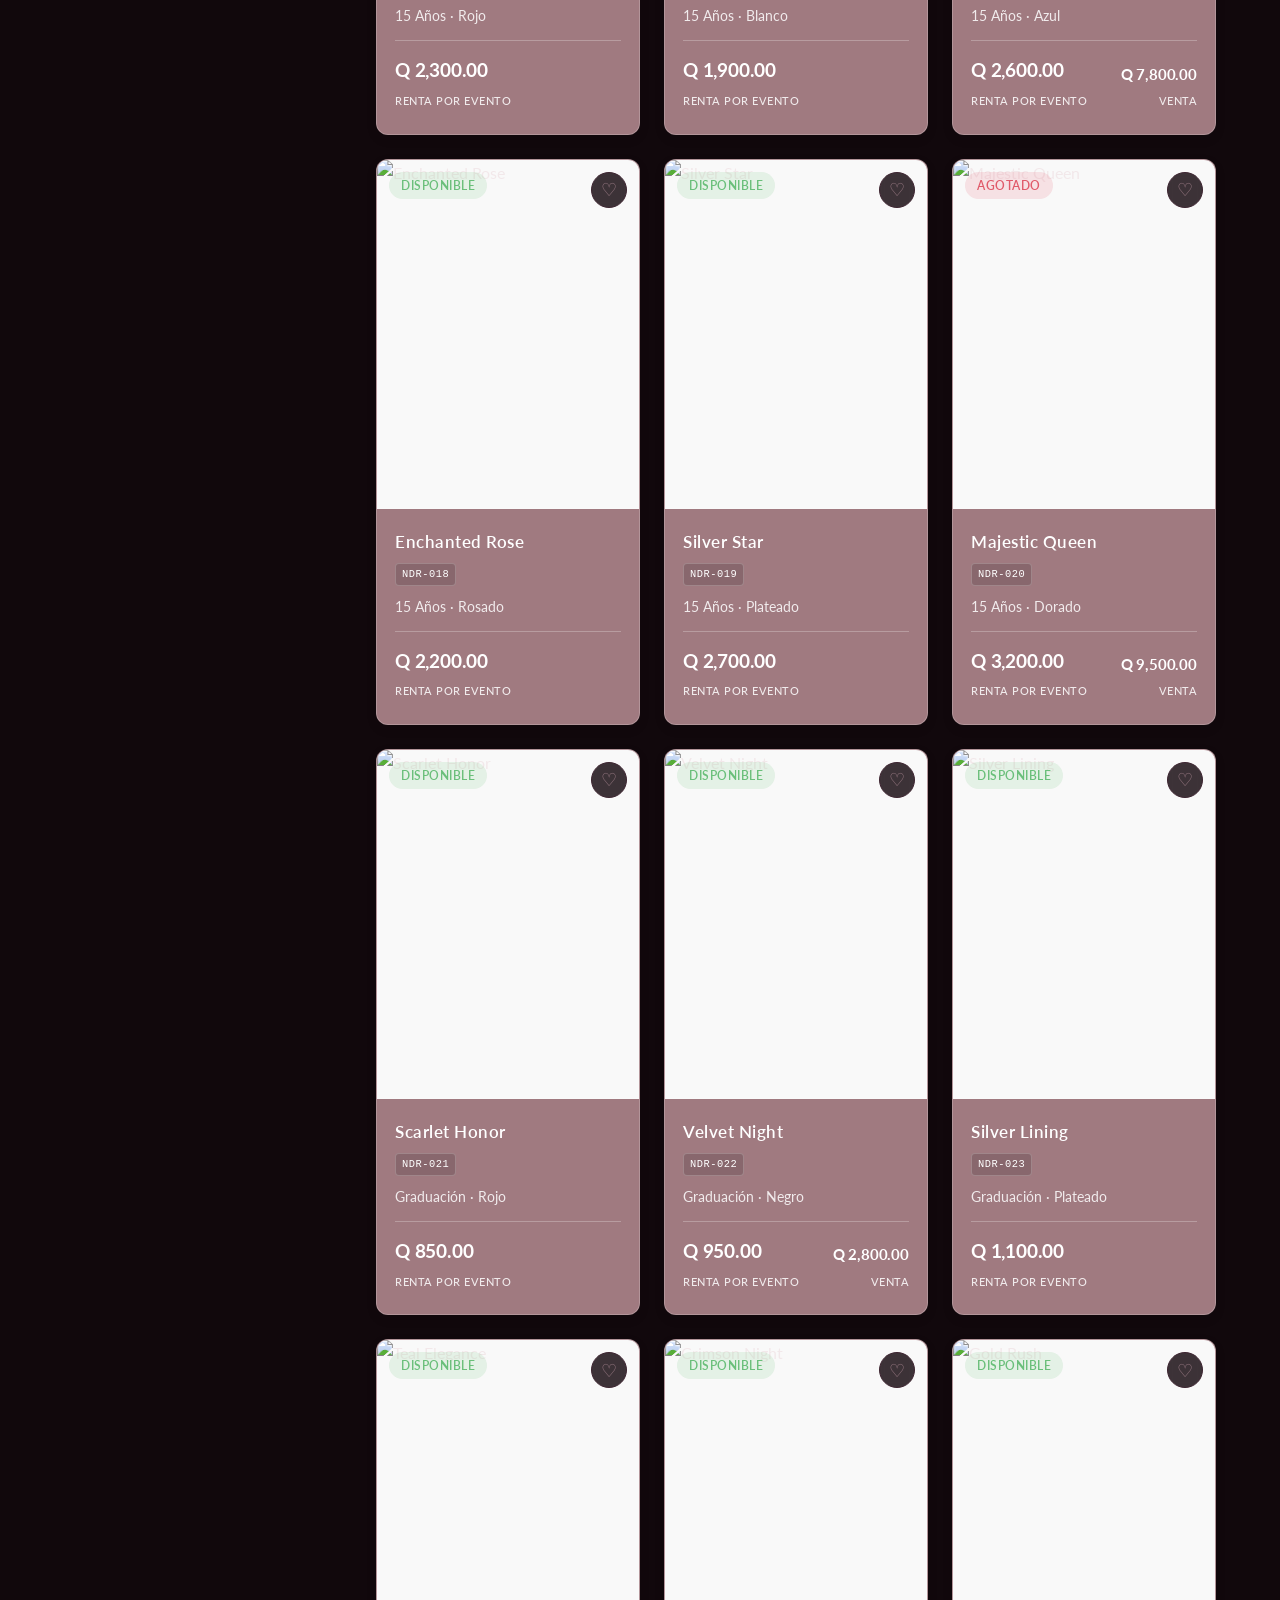
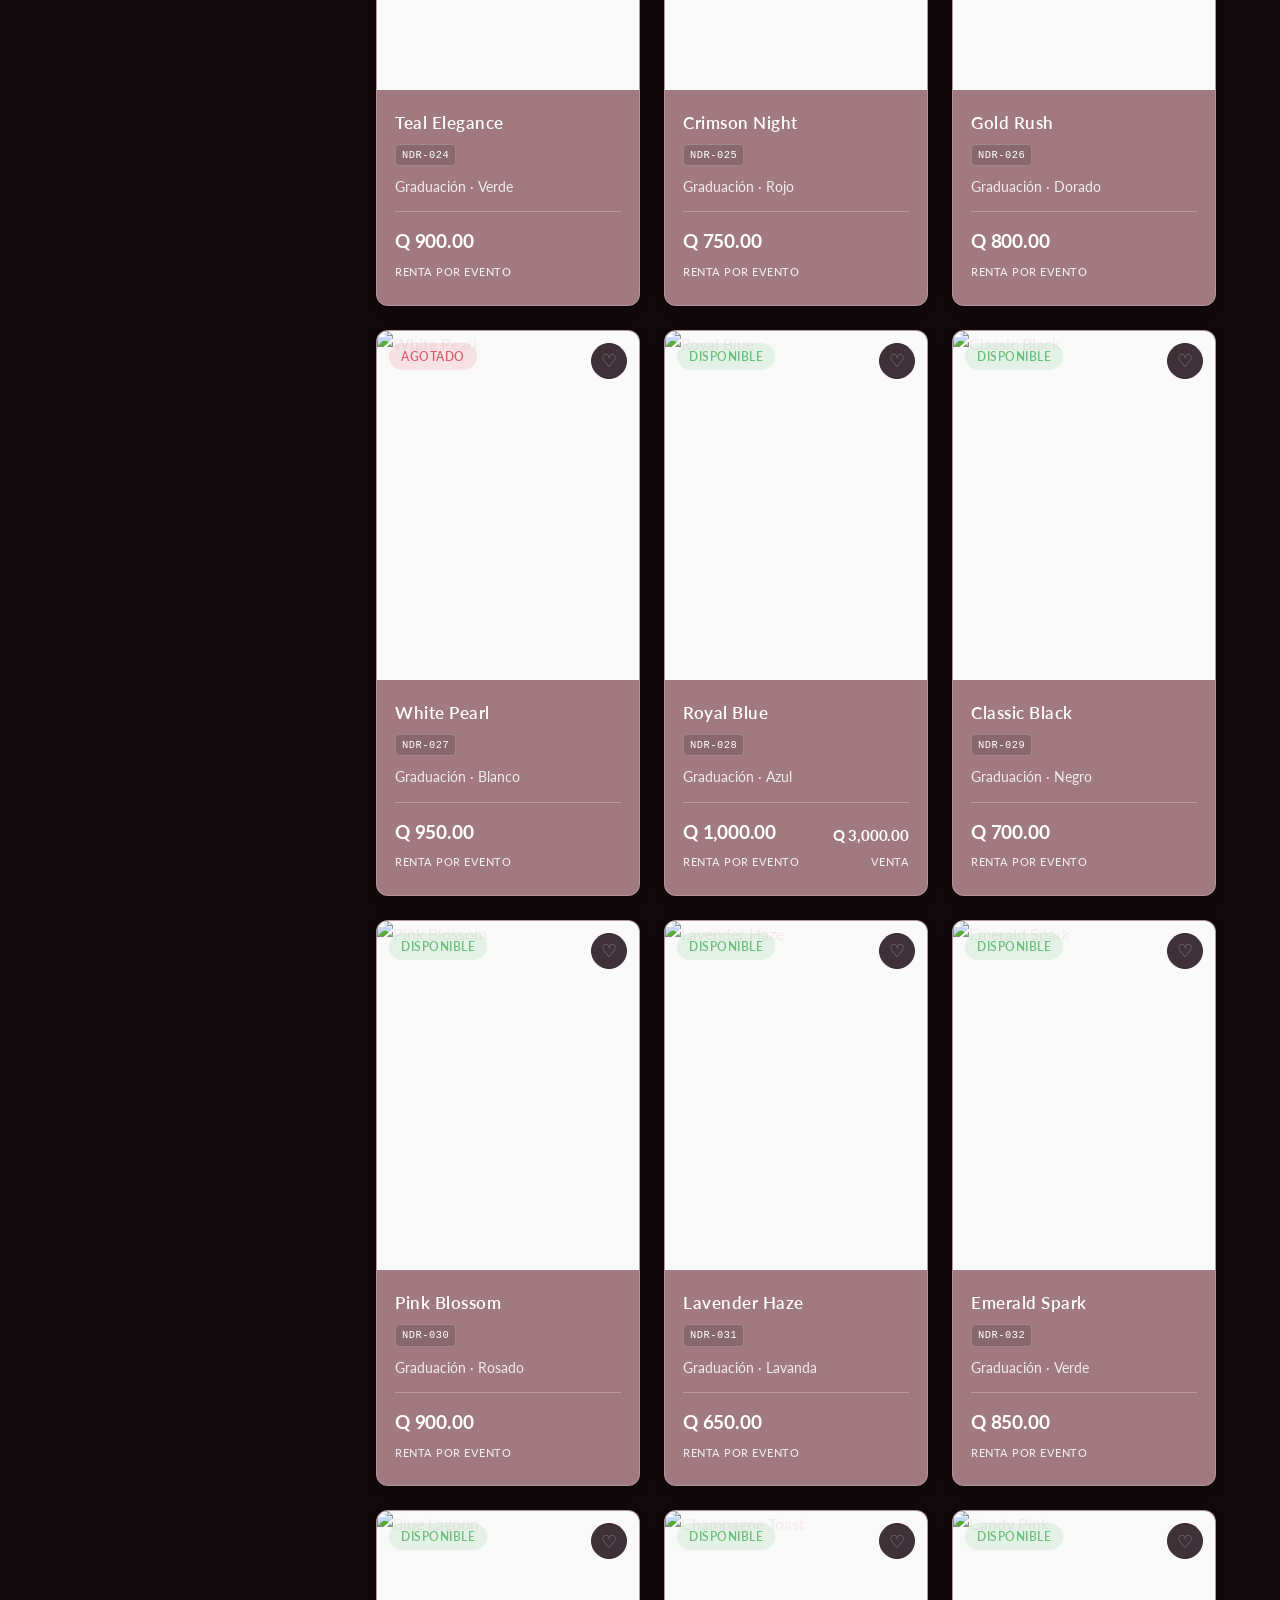
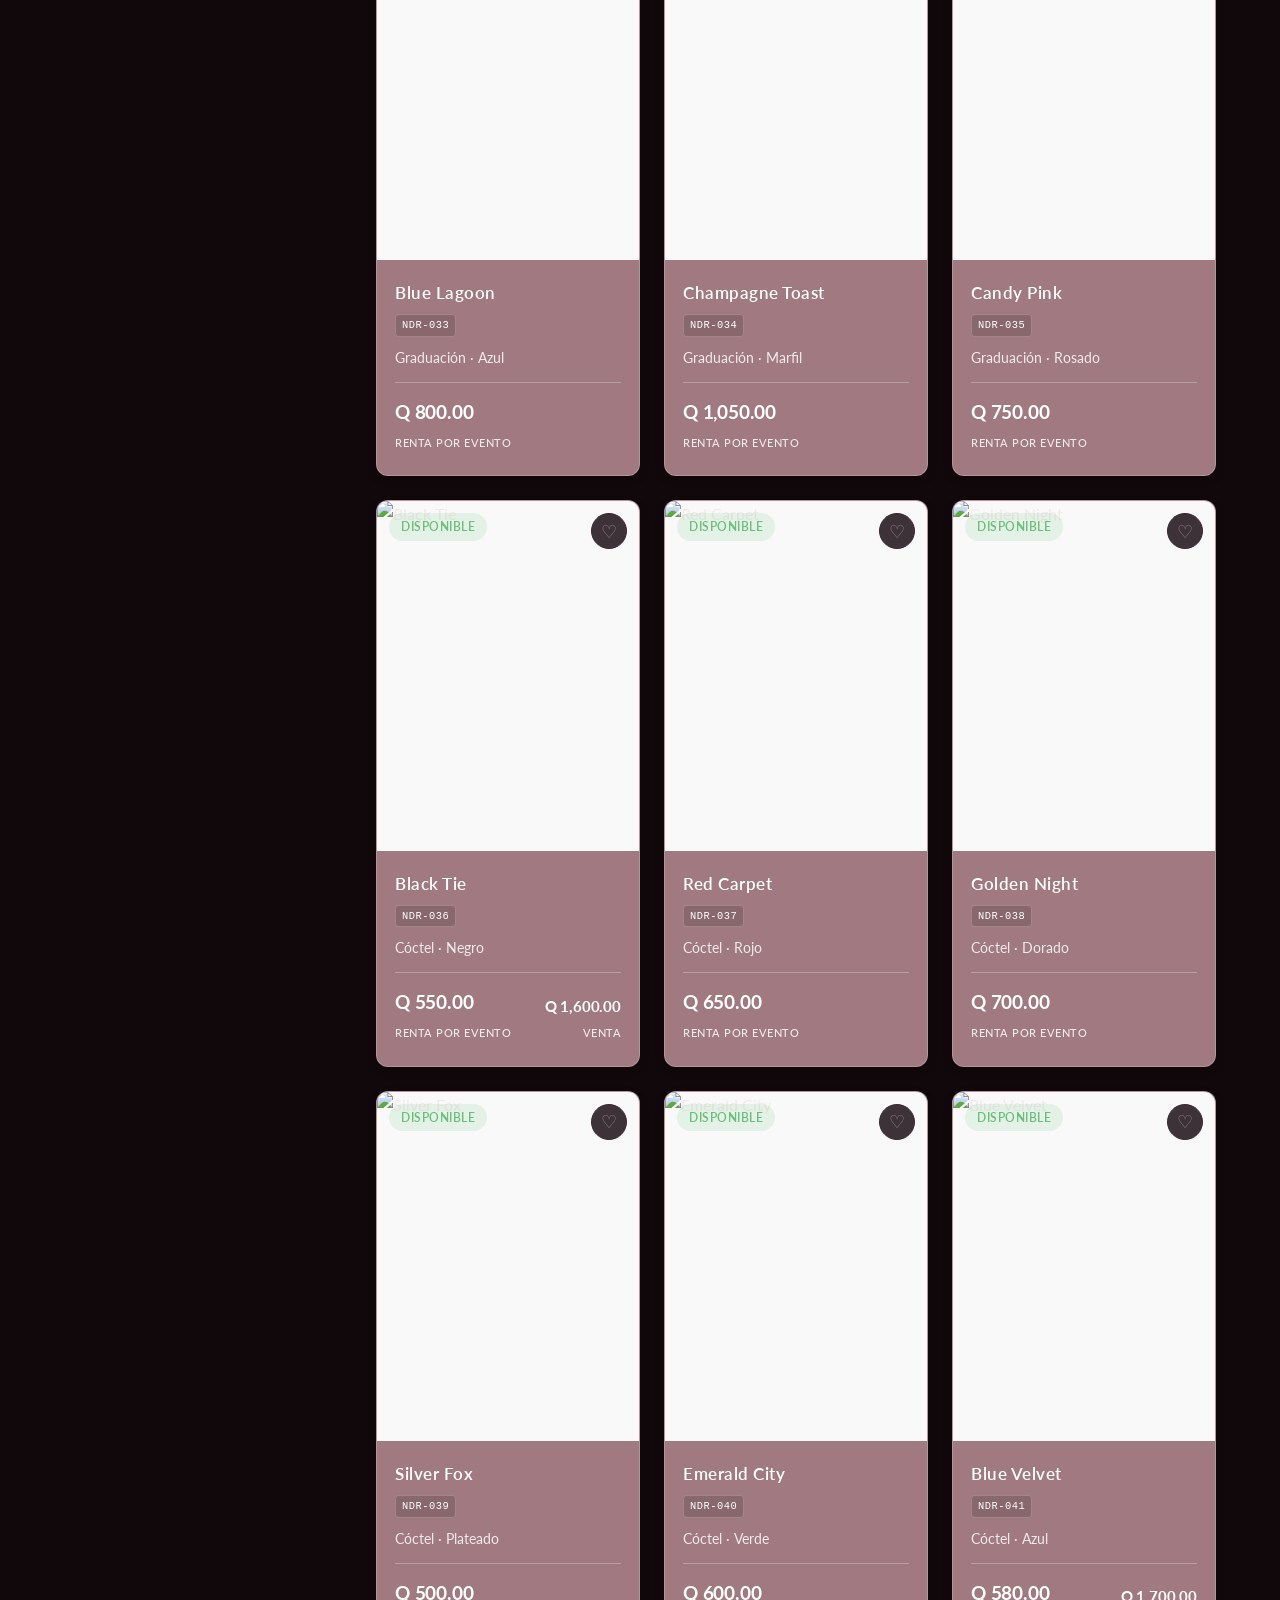
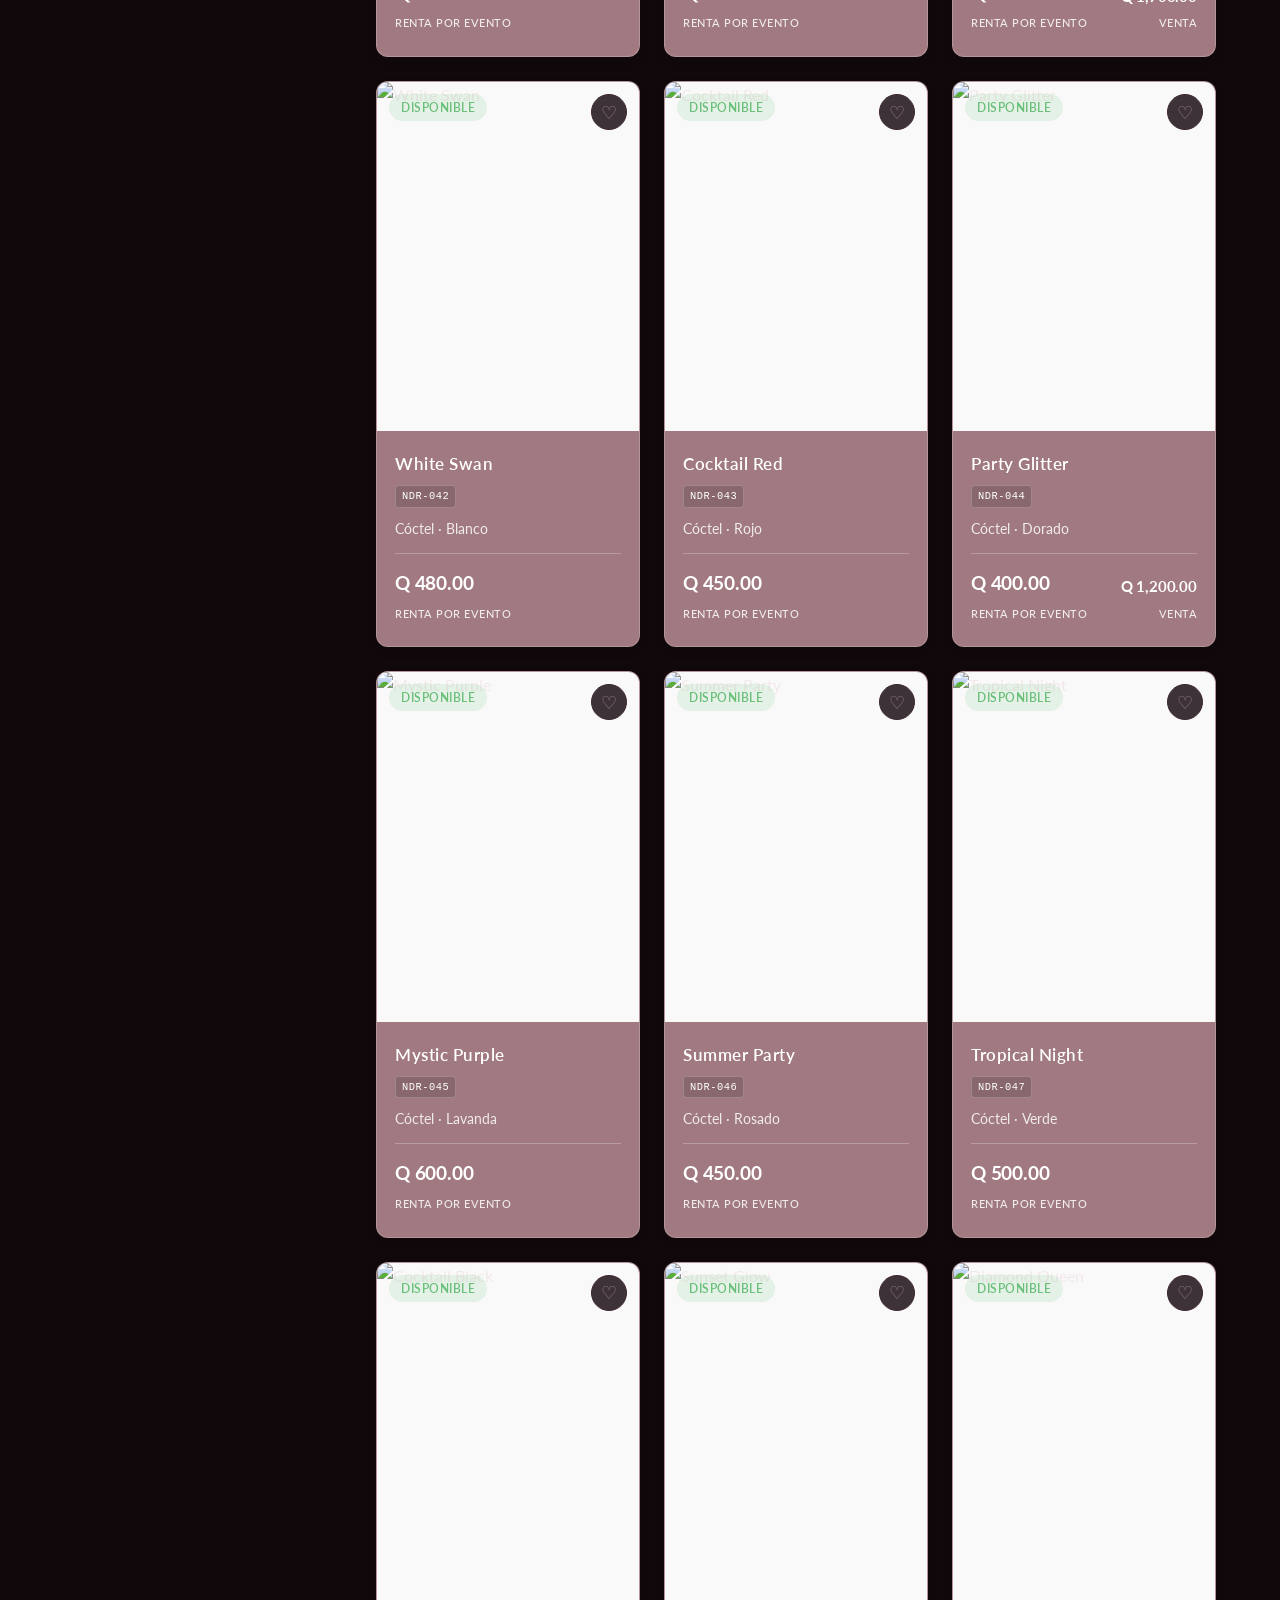
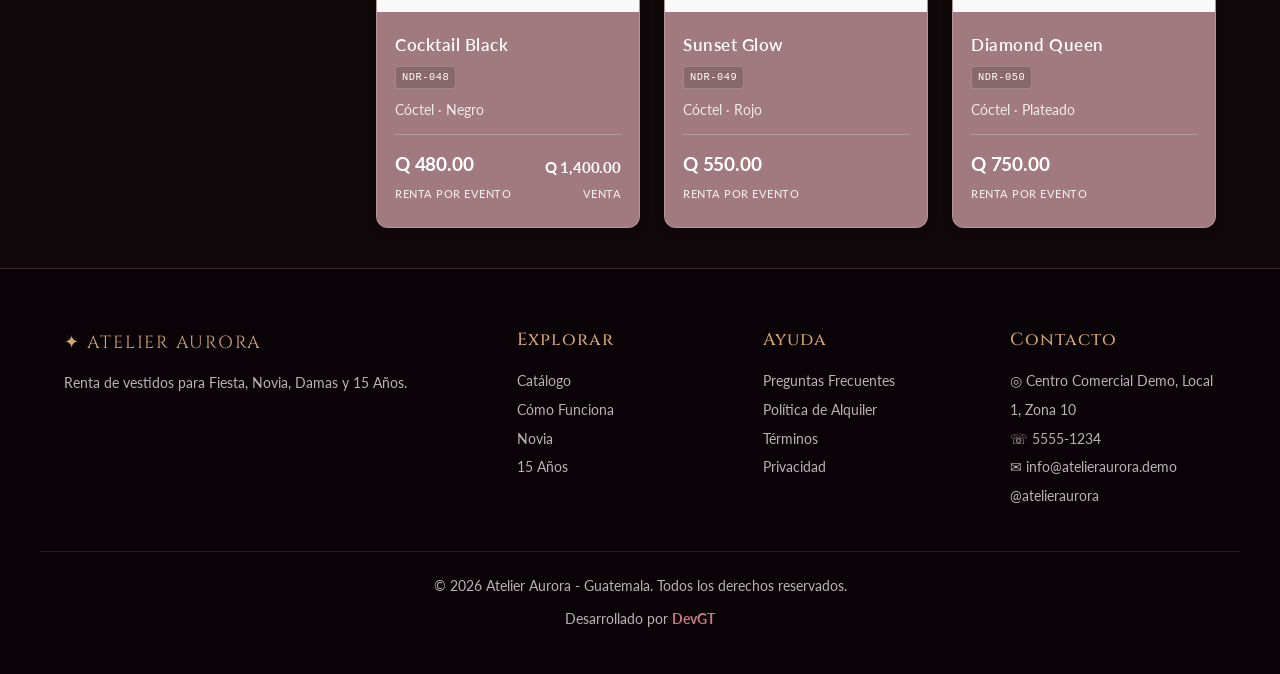
==== commit 99e28998: "chore(demo): replace brand with fictional Atelier Aurora" ====
--- a/catalogo.html
+++ b/catalogo.html
@@ -1,9 +1,9 @@
-<!DOCTYPE html>
+﻿<!DOCTYPE html>
 <html lang="es">
 <head>
   <meta charset="UTF-8">
   <meta name="viewport" content="width=device-width, initial-scale=1.0">
-  <title>Catálogo - Mujer Bonita GT</title>
+  <title>Catálogo - Atelier Aurora</title>
   <link rel="stylesheet" href="public/css/main.css">
   <link rel="stylesheet" href="public/css/cliente.css">
   <link rel="icon" href="data:image/svg+xml,<svg xmlns=%22http://www.w3.org/2000/svg%22 viewBox=%220 0 100 100%22><text y=%22.9em%22 font-size=%2290%22>✦</text></svg>">
@@ -13,7 +13,7 @@
 <body class="theme-vino">
   <nav class="navbar" id="navbar">
     <div class="navbar-inner">
-      <a href="index.html" class="navbar-logo"><span>✦ Mujer Bonita GT</span></a>
+      <a href="index.html" class="navbar-logo"><span>✦ Atelier Aurora</span></a>
       <button class="menu-toggle" id="menuToggle" aria-label="Menú">☰</button>
       <div class="navbar-links" id="navbarLinks">
         <a href="index.html" data-i18n="nav_home">Inicio</a>
@@ -125,7 +125,7 @@
   <footer class="footer">
     <div class="footer-inner">
       <div>
-        <div class="footer-logo">✦ Mujer Bonita GT</div>
+        <div class="footer-logo">✦ Atelier Aurora</div>
         <p>Renta de vestidos para Fiesta, Novia, Damas y 15 Años.</p>
       </div>
       <div>
@@ -138,13 +138,13 @@
       <div><h4>Ayuda</h4><a href="faq.html" data-i18n="footer_faq">FAQ</a><br><a href="politicas.html">Política de Alquiler</a><br><a href="terminos.html">Términos</a><br><a href="privacidad.html">Privacidad</a></div>
       <div>
         <h4>Contacto</h4>
-        <p>◎ C.C. Paseo San Isidro, Local 19, Zona 16</p>
-        <p>☏ <a href="tel:2150838">2150-838</a></p>
-        <p>✉ info@mujerbonitagt.com</p>
-        <p><a href="https://www.instagram.com/mujerbonitagt/" target="_blank" rel="noopener">@mujerbonitagt</a></p>
-      </div>
-    </div>
-    <div class="footer-bottom"><p>© 2026 Mujer Bonita GT - Guatemala. Todos los derechos reservados.</p>
+        <p>◎ Centro Comercial Demo, Local 1, Zona 10</p>
+        <p>☏ <a href="tel:55551234">5555-1234</a></p>
+        <p>✉ info@atelieraurora.demo</p>
+        <p><a href="https://www.instagram.com/atelieraurora/" target="_blank" rel="noopener">@atelieraurora</a></p>
+      </div>
+    </div>
+    <div class="footer-bottom"><p>© 2026 Atelier Aurora - Guatemala. Todos los derechos reservados.</p>
       <p class="devgt-credit">Desarrollado por <strong>DevGT</strong></p></div>
   </footer>
 
@@ -178,7 +178,7 @@
 
   <div class="toast-container" id="toastContainer"></div>
 
-  <a href="https://wa.me/5022150838?text=Hola%20Mujer%20Bonita%20GT%2C%20quiero%20informaci%C3%B3n%20sobre%20sus%20vestidos" target="_blank" rel="noopener" class="whatsapp-float" title="Escríbenos por WhatsApp">
+  <a href="https://wa.me/50255551234?text=Hola%20Mujer%20Bonita%20GT%2C%20quiero%20informaci%C3%B3n%20sobre%20sus%20vestidos" target="_blank" rel="noopener" class="whatsapp-float" title="Escríbenos por WhatsApp">
     <span class="whatsapp-icon">
       <svg viewBox="0 0 448 512" xmlns="http://www.w3.org/2000/svg">
         <path d="M380.9 97.1C339 55.1 283.2 32 223.9 32c-122.4 0-222 99.6-222 222 0 39.1 10.2 77.3 29.6 111L0 480l117.7-30.9c32.4 17.7 68.9 27 106.1 27h.1c122.3 0 224.1-99.6 224.1-222 0-59.3-25.2-115-67.1-157zm-157 341.6c-33.2 0-65.7-8.9-94-25.7l-6.7-4-69.8 18.3L72 359.2l-4.4-7c-18.5-29.4-28.2-63.3-28.2-98.2 0-101.7 82.8-184.5 184.6-184.5 49.3 0 95.6 19.2 130.4 54.1 34.8 34.9 56.2 81.2 56.1 130.5 0 101.8-84.9 184.6-186.6 184.6zm101.2-138.2c-5.5-2.8-32.8-16.2-37.9-18-5.1-1.9-8.8-2.8-12.5 2.8-3.7 5.6-14.3 18-17.6 21.8-3.2 3.7-6.5 4.2-12 1.4-32.6-16.3-54-29.1-75.5-66-5.7-9.8 5.7-9.1 16.3-30.3 1.8-3.7.9-6.9-.5-9.7-1.4-2.8-12.5-30.1-17.1-41.2-4.5-10.8-9.1-9.3-12.5-9.5-3.2-.2-6.9-.2-10.6-.2-3.7 0-9.7 1.4-14.8 6.9-5.1 5.6-19.4 19-19.4 46.3 0 27.3 19.9 53.7 22.6 57.4 2.8 3.7 39.1 59.7 94.8 83.8 35.2 15.2 49 16.5 66.6 13.9 10.7-1.6 32.8-13.4 37.4-26.4 4.6-13 4.6-24.1 3.2-26.4-1.3-2.5-5-3.9-10.5-6.6z"/>
--- a/public/css/main.css
+++ b/public/css/main.css
@@ -1,5 +1,5 @@
-/* ============================================================
-   Mujer Bonita GT - Estilos Globales con Theme Toggle
+﻿/* ============================================================
+   Atelier Aurora - Estilos Globales con Theme Toggle
    Temas: Vino tinto · Aqua marino
    ============================================================ */
 
--- a/public/css/cliente.css
+++ b/public/css/cliente.css
@@ -1,5 +1,5 @@
-/* ============================================================
-   Mujer Bonita GT - Estilos de Cliente (Catálogo & Landing)
+﻿/* ============================================================
+   Atelier Aurora - Estilos de Cliente (Catálogo & Landing)
    ============================================================ */
 
 /* ─── HERO SECTION ─── */
